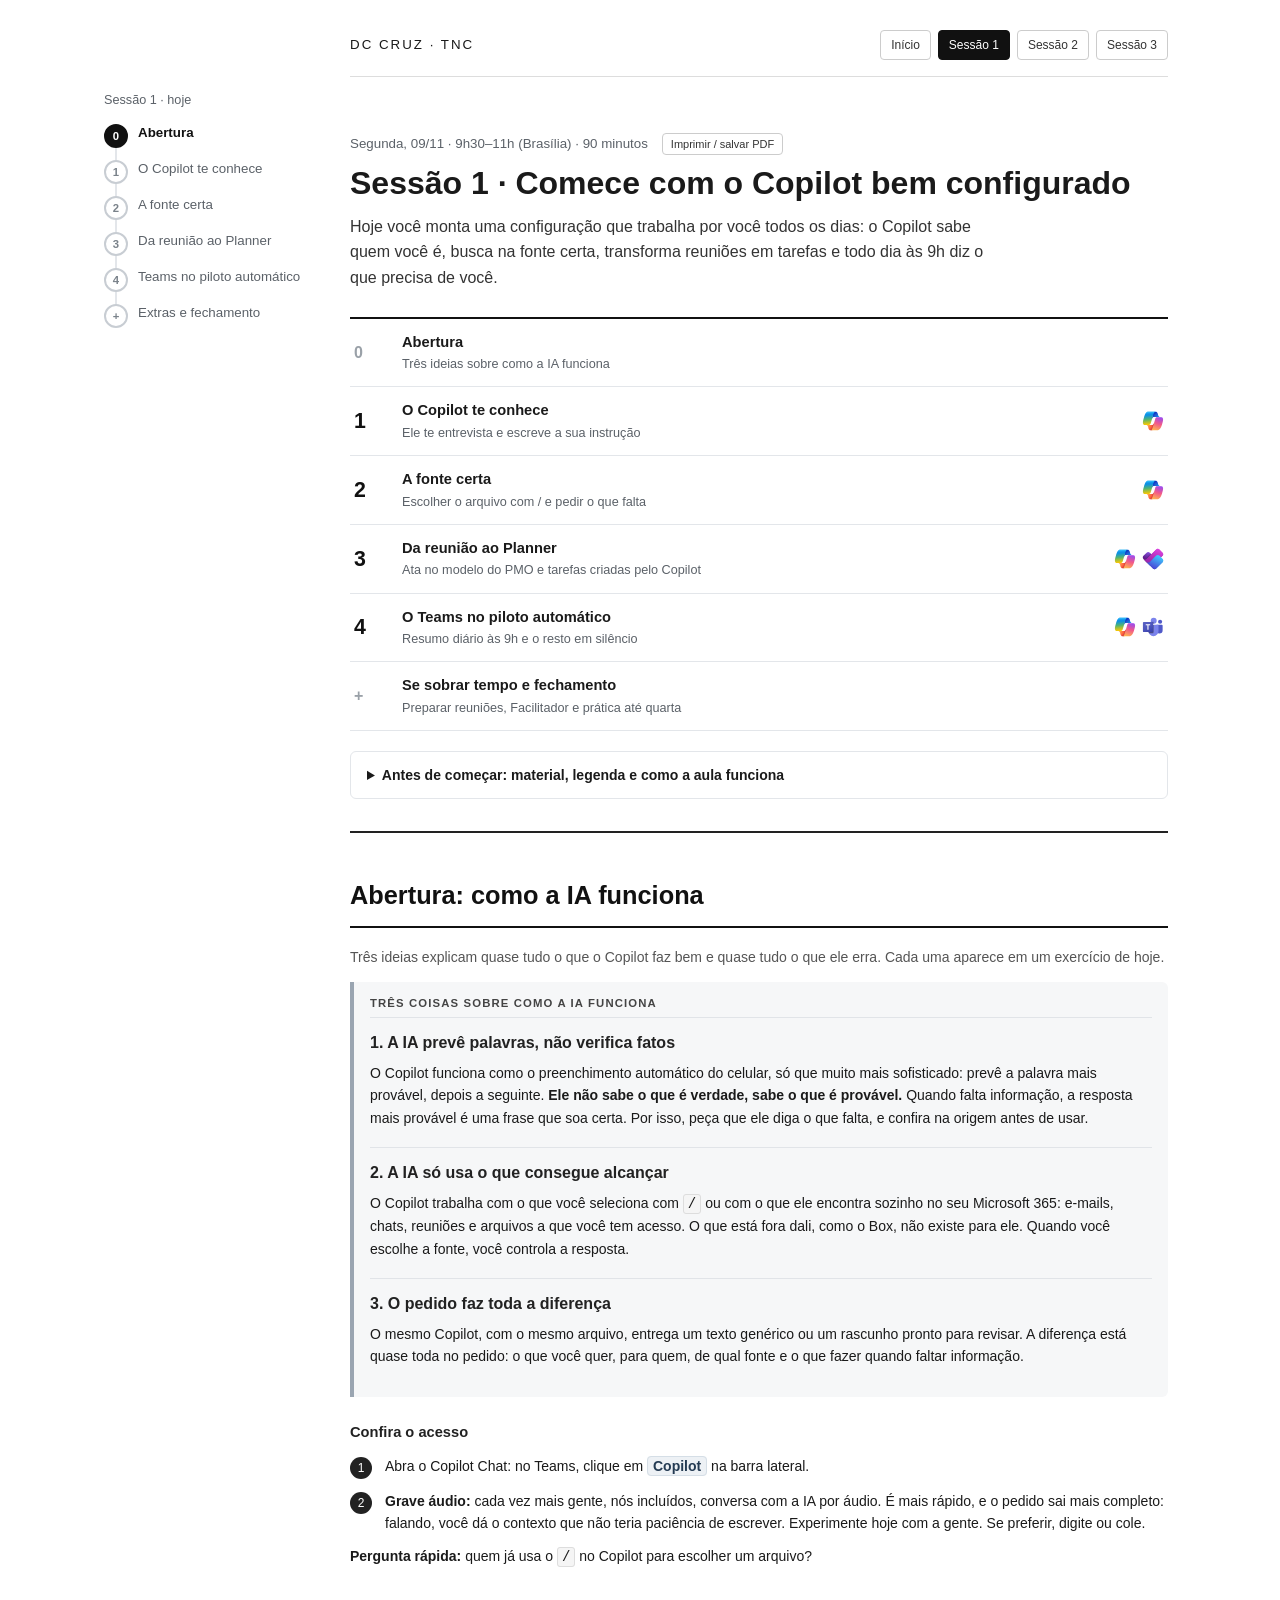
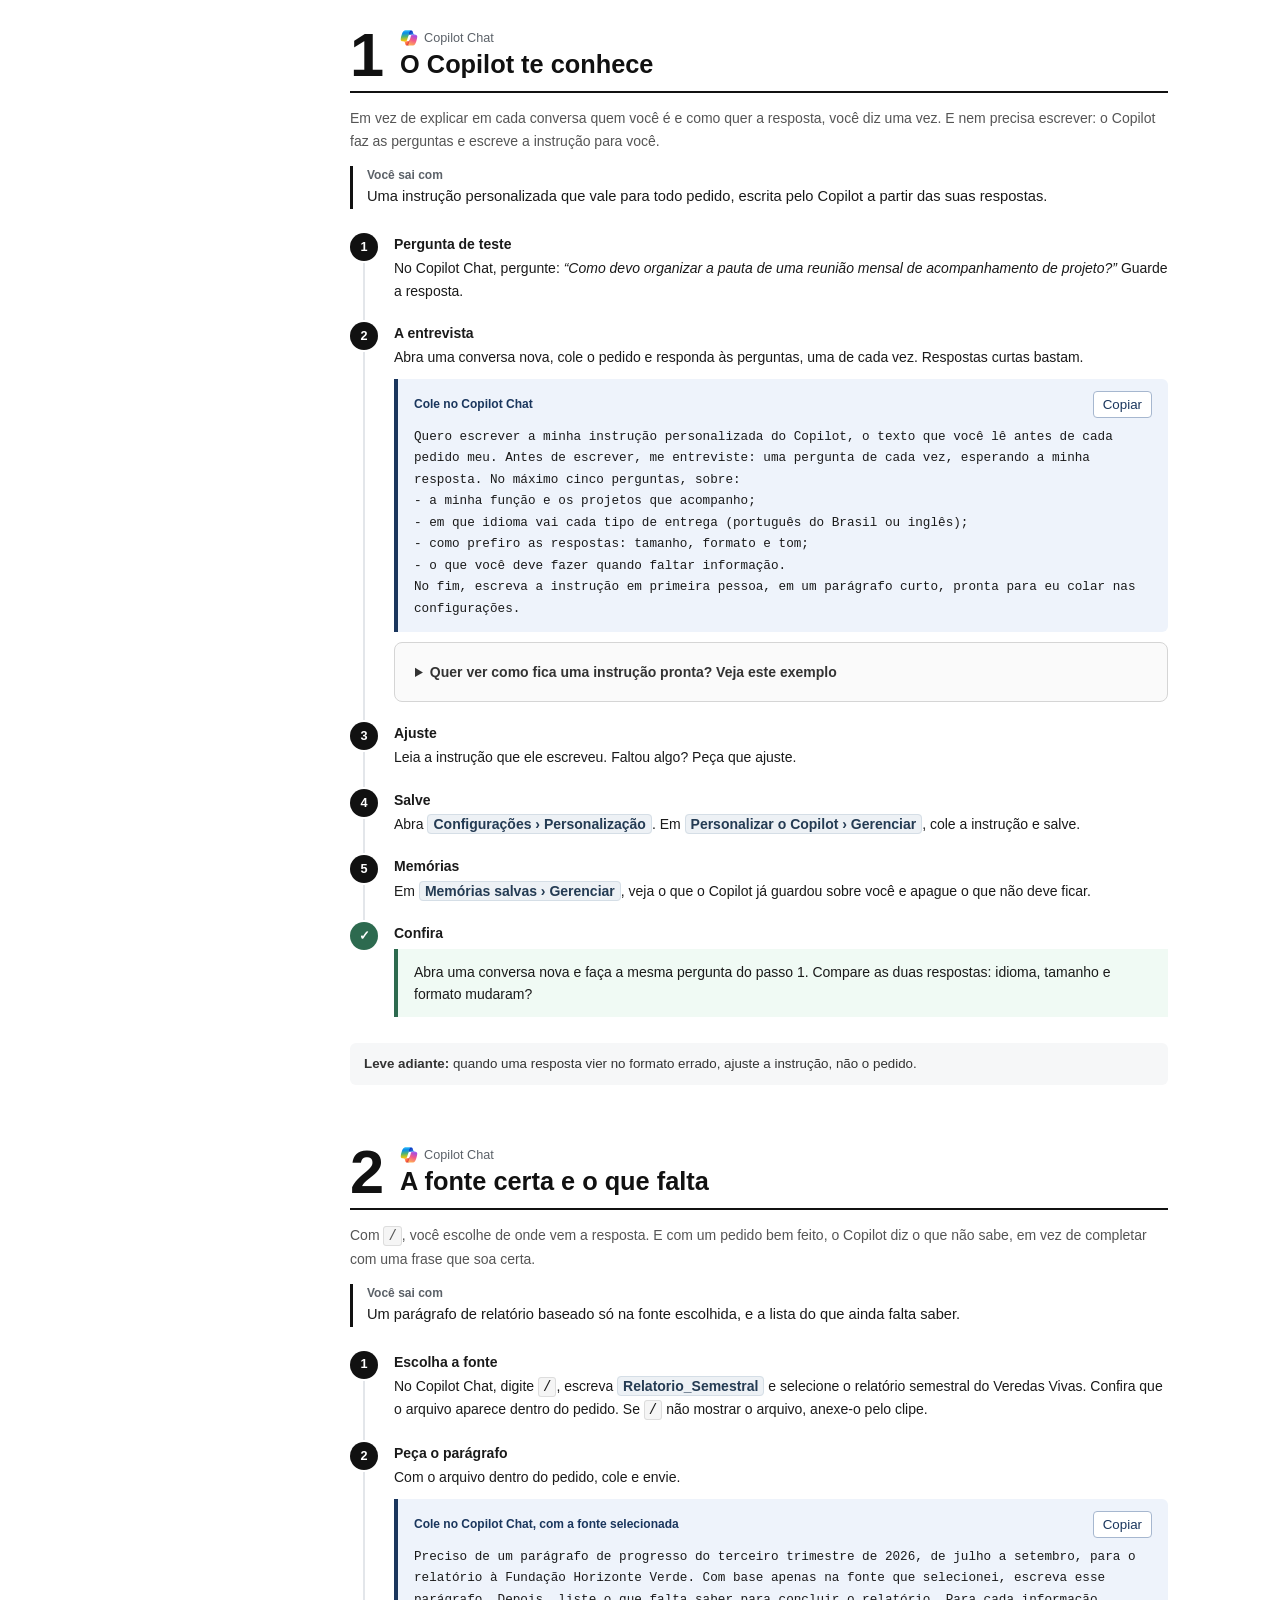
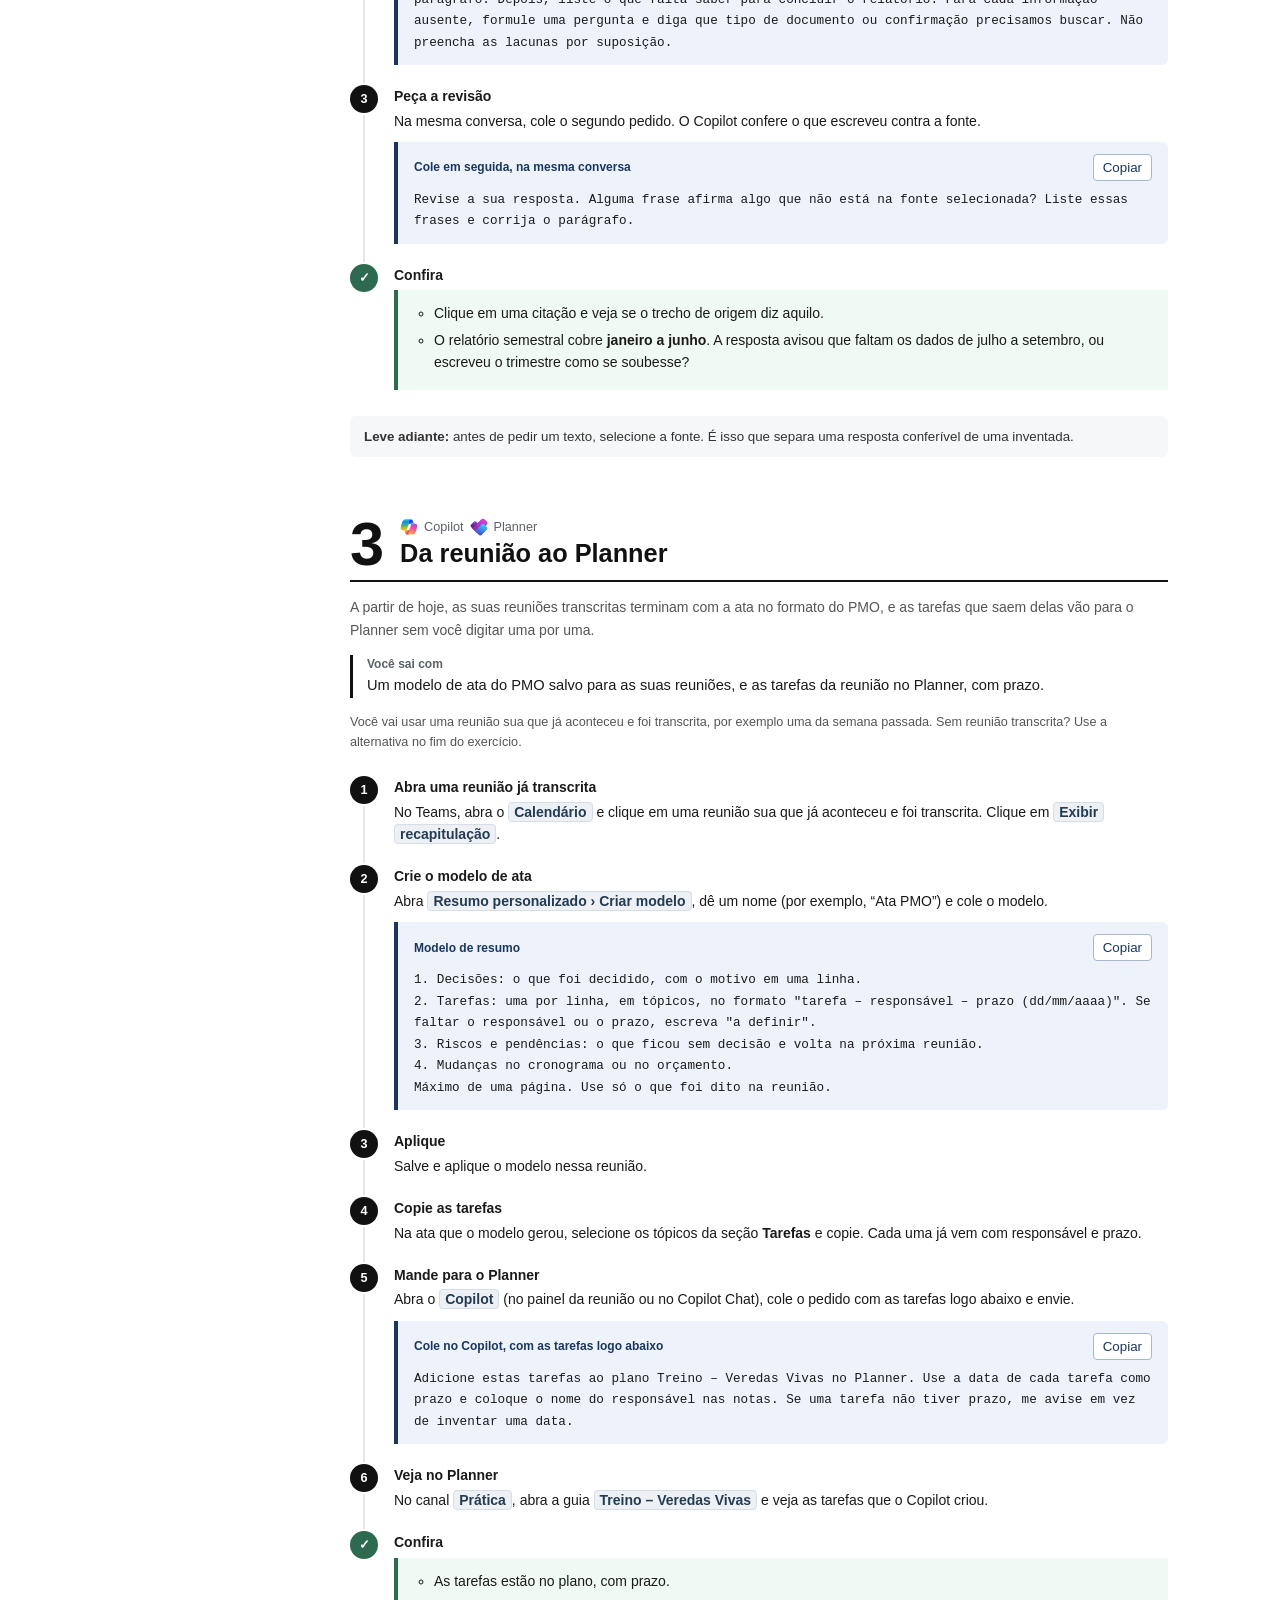
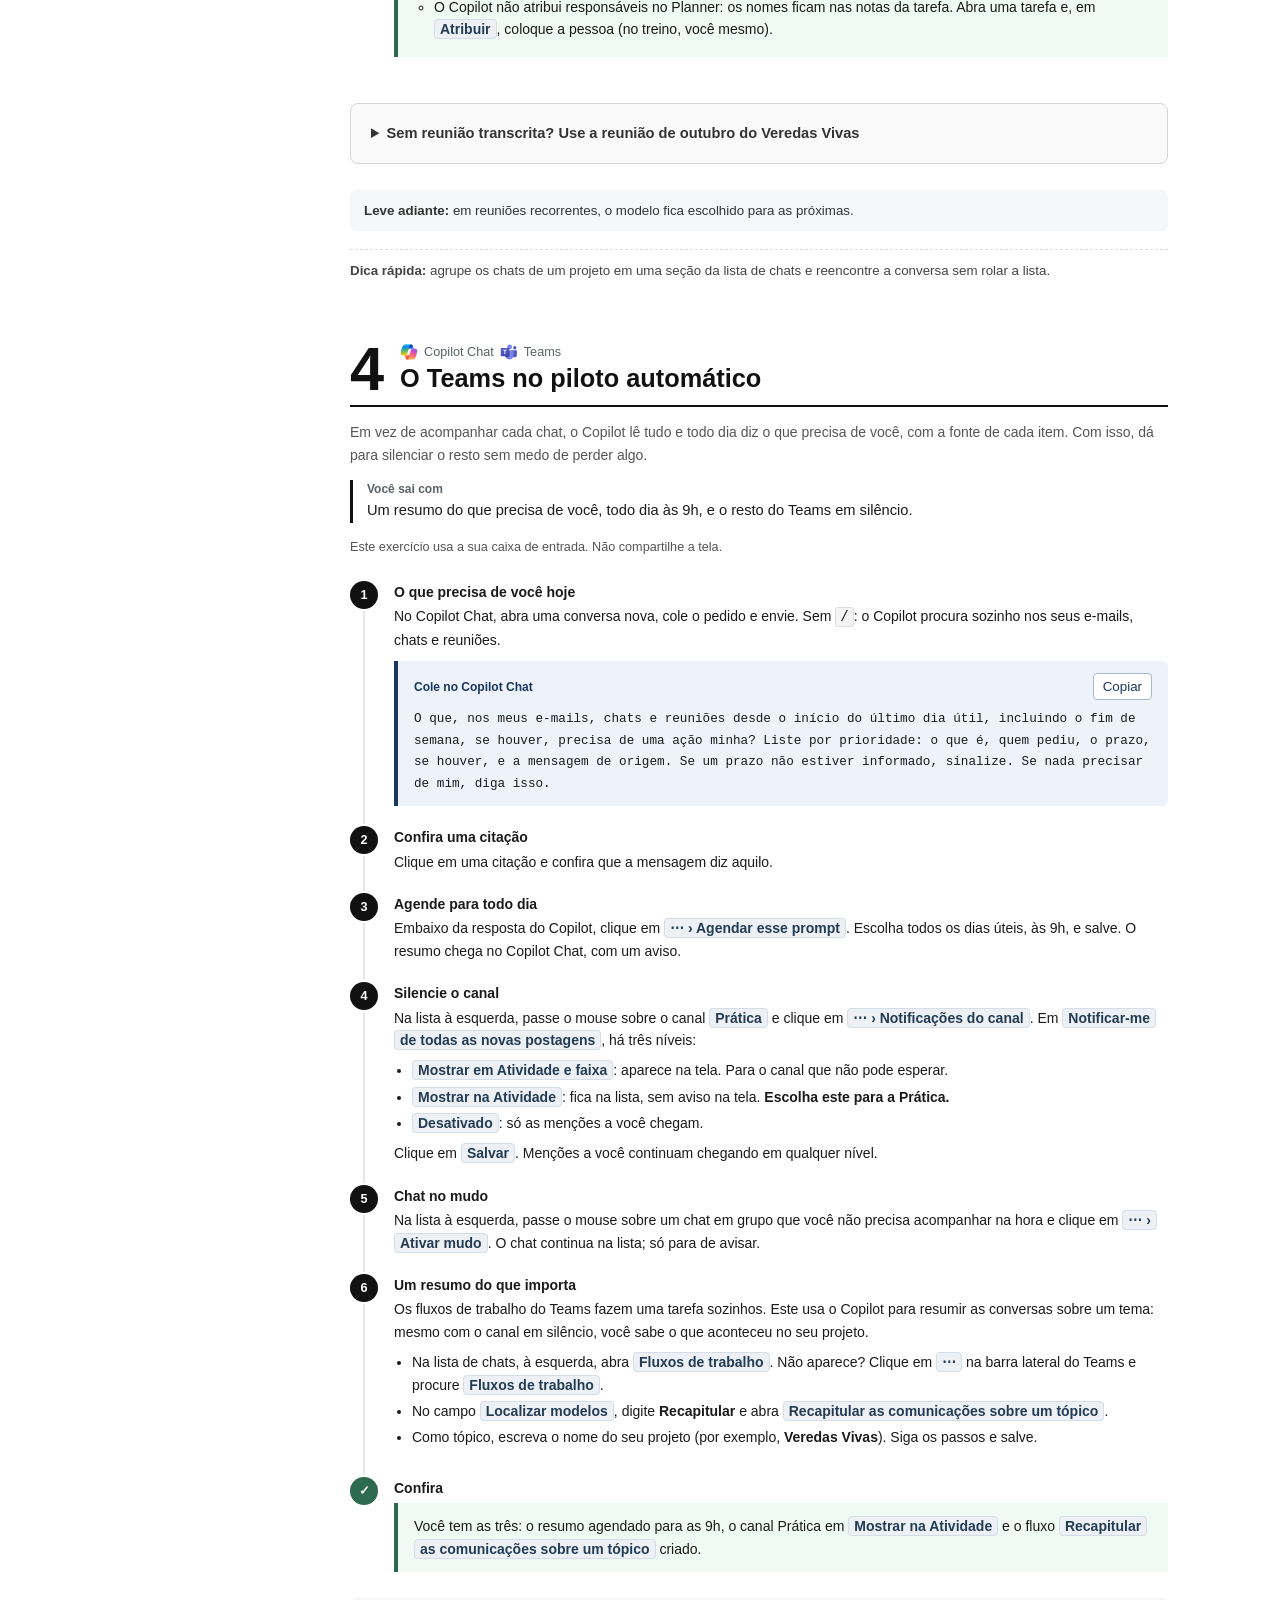
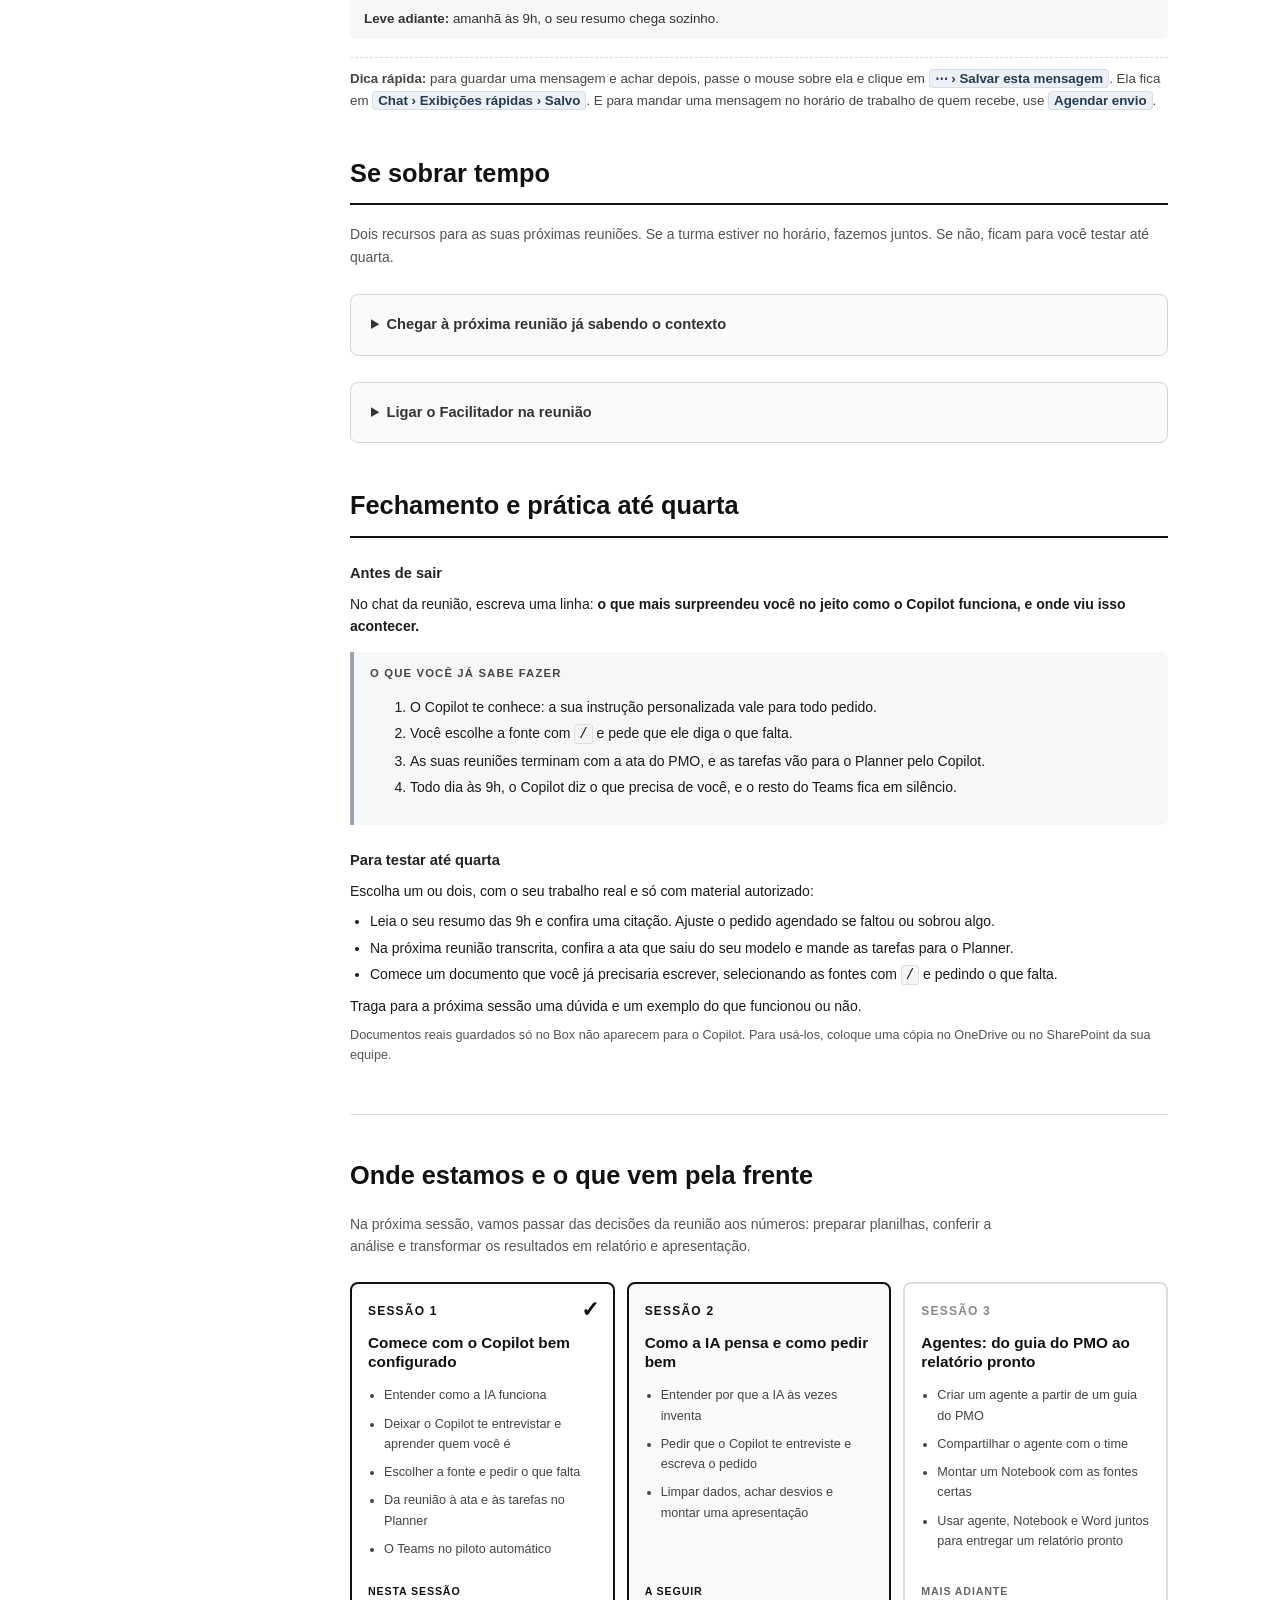
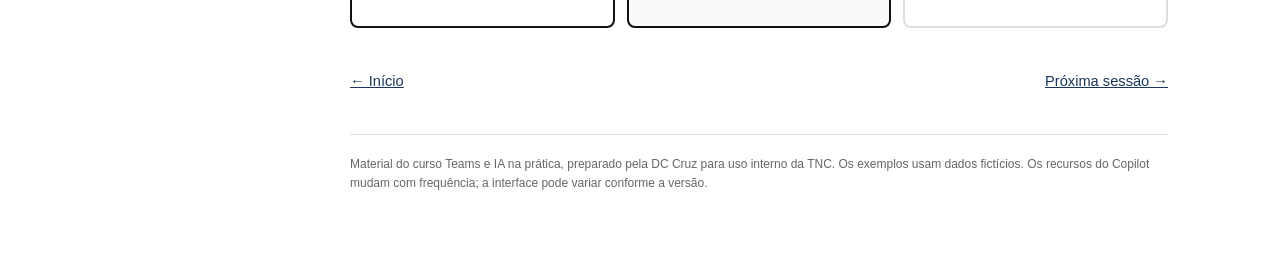
==== sessao-1.html @ 7177d7ce "Session 1: briefing covers everything since the last business day, weekends included Co-Authored-By:" ====
<!DOCTYPE html>

<html lang="pt-BR"><head><meta charset="utf-8"/><meta content="width=device-width,initial-scale=1,viewport-fit=cover" name="viewport"/><meta content="noindex,nofollow" name="robots"/><link href="style.css?v=20261108" rel="stylesheet"/><script defer="" src="app.js?v=20261108"></script><title>Teams e IA na Prática · TNC · Sessão 1</title></head><body class="rail-page"><a class="skip" href="#conteudo">Ir para o conteúdo</a>
<nav aria-label="Exercícios desta sessão" class="session-rail" id="session-rail"><p class="lbl">Sessão 1 · hoje</p><ol><li><a data-s="abertura" href="#abertura"><span class="dot">0</span><span>Abertura</span></a></li><li><a data-s="preferencias" href="#preferencias"><span class="dot">1</span><span>O Copilot te conhece</span></a></li><li><a data-s="fontes" href="#fontes"><span class="dot">2</span><span>A fonte certa</span></a></li><li><a data-s="reuniao" href="#reuniao"><span class="dot">3</span><span>Da reunião ao Planner</span></a></li><li><a data-s="piloto" href="#piloto"><span class="dot">4</span><span>Teams no piloto automático</span></a></li><li><a data-s="extra" href="#extra"><span class="dot">+</span><span>Extras e fechamento</span></a></li></ol></nav>
<div class="wrap">
<div class="top">
<div class="mark">DC CRUZ · TNC</div>
<nav aria-label="Sessões" class="sessions"><a href="index.html">Início</a><a aria-current="page" href="sessao-1.html">Sessão 1</a><a href="sessao-2.html">Sessão 2</a><a href="sessao-3.html">Sessão 3</a></nav>
</div>
<header id="conteudo">
<p class="meta-line">Segunda, 09/11 · 9h30–11h (Brasília) · 90 minutos <button class="print" type="button">Imprimir / salvar PDF</button></p>
<h1 class="page-title">Sessão 1 · Comece com o Copilot bem configurado</h1>
<p class="page-lede">Hoje você monta uma configuração que trabalha por você todos os dias: o Copilot sabe quem você é, busca na fonte certa, transforma reuniões em tarefas e todo dia às 9h diz o que precisa de você.</p>
<nav aria-label="Nesta sessão"><ol class="session-map" id="session-map">
<li><a href="#abertura"><span class="n soft">0</span><span class="t">Abertura<span class="s">Três ideias sobre como a IA funciona</span></span><span class="apps"></span></a></li>
<li><a href="#preferencias"><span class="n">1</span><span class="t">O Copilot te conhece<span class="s">Ele te entrevista e escreve a sua instrução</span></span><span class="apps"><img alt="Copilot" src="icons/copilot.svg"/></span></a></li>
<li><a href="#fontes"><span class="n">2</span><span class="t">A fonte certa<span class="s">Escolher o arquivo com / e pedir o que falta</span></span><span class="apps"><img alt="Copilot" src="icons/copilot.svg"/></span></a></li>
<li><a href="#reuniao"><span class="n">3</span><span class="t">Da reunião ao Planner<span class="s">Ata no modelo do PMO e tarefas criadas pelo Copilot</span></span><span class="apps"><img alt="Copilot" src="icons/copilot.svg"/><img alt="Planner" src="icons/planner.svg"/></span></a></li>
<li><a href="#piloto"><span class="n">4</span><span class="t">O Teams no piloto automático<span class="s">Resumo diário às 9h e o resto em silêncio</span></span><span class="apps"><img alt="Copilot" src="icons/copilot.svg"/><img alt="Teams" src="icons/teams.svg"/></span></a></li>
<li><a href="#extra"><span class="n soft">+</span><span class="t">Se sobrar tempo e fechamento<span class="s">Preparar reuniões, Facilitador e prática até quarta</span></span><span class="apps"></span></a></li>
</ol></nav>
<details class="before-start"><summary>Antes de começar: material, legenda e como a aula funciona</summary><div class="in">
<p>Os exemplos usam o Veredas Vivas, um projeto fictício do Instituto Cerrado Vivo criado para o treinamento. Os arquivos estão na pasta do canal <span class="path">Prática</span> da equipe <span class="path">Treinamento Teams e IA – PMO Cerrado</span>.</p>
<p>Os nomes <span class="path">destacados assim</span> são comandos que você encontra na tela. Podem variar um pouco conforme idioma, versão e licença. Se uma opção não aparecer, use a alternativa do exercício. Para achar um arquivo com <kbd>/</kbd>, basta digitar o começo do nome.</p>
<p><span class="legend-item legend-prompt">Cole no Copilot</span> pedidos prontos para copiar. <span class="legend-item legend-check">Confira</span> o que verificar antes de seguir.</p>
<p>Mostramos o passo rapidamente. Depois, todos fazem ao mesmo tempo. Se travar, é só avisar ou levantar a mão ✋.</p>
</div></details>
</header>
<section id="abertura">
<h2>Abertura: como a IA funciona</h2>
<p class="why">Três ideias explicam quase tudo o que o Copilot faz bem e quase tudo o que ele erra. Cada uma aparece em um exercício de hoje.</p>
<div class="callout"><div class="callout-label">Três coisas sobre como a IA funciona</div>
<div class="mental-model"><h3>1. A IA prevê palavras, não verifica fatos</h3><p>O Copilot funciona como o preenchimento automático do celular, só que muito mais sofisticado: prevê a palavra mais provável, depois a seguinte. <strong>Ele não sabe o que é verdade, sabe o que é provável.</strong> Quando falta informação, a resposta mais provável é uma frase que soa certa. Por isso, peça que ele diga o que falta, e confira na origem antes de usar.</p></div>
<div class="mental-model"><h3>2. A IA só usa o que consegue alcançar</h3><p>O Copilot trabalha com o que você seleciona com <kbd>/</kbd> ou com o que ele encontra sozinho no seu Microsoft 365: e-mails, chats, reuniões e arquivos a que você tem acesso. O que está fora dali, como o Box, não existe para ele. Quando você escolhe a fonte, você controla a resposta.</p></div>
<div class="mental-model"><h3>3. O pedido faz toda a diferença</h3><p>O mesmo Copilot, com o mesmo arquivo, entrega um texto genérico ou um rascunho pronto para revisar. A diferença está quase toda no pedido: o que você quer, para quem, de qual fonte e o que fazer quando faltar informação.</p></div>
</div>
<h3>Confira o acesso</h3>
<ol class="steps">
<li>Abra o Copilot Chat: no Teams, clique em <span class="path">Copilot</span> na barra lateral.</li>
<li><strong>Grave áudio:</strong> cada vez mais gente, nós incluídos, conversa com a IA por áudio. É mais rápido, e o pedido sai mais completo: falando, você dá o contexto que não teria paciência de escrever. Experimente hoje com a gente. Se preferir, digite ou cole.</li>
</ol>
<p><strong>Pergunta rápida:</strong> quem já usa o <kbd>/</kbd> no Copilot para escolher um arquivo?</p>
</section>

<section class="exercise" id="preferencias">
<div class="exhead"><span aria-hidden="true" class="big">1</span><span class="ex-apps"><img alt="" aria-hidden="true" src="icons/copilot.svg"/>Copilot Chat</span><h2><span class="sr-only">Exercício 1: </span>O Copilot te conhece</h2></div>
<p class="why">Em vez de explicar em cada conversa quem você é e como quer a resposta, você diz uma vez. E nem precisa escrever: o Copilot faz as perguntas e escreve a instrução para você.</p>
<p class="outcome"><strong>Você sai com</strong>Uma instrução personalizada que vale para todo pedido, escrita pelo Copilot a partir das suas respostas.</p>
<ol class="trail">
<li><span class="st">Pergunta de teste</span>No Copilot Chat, pergunte: <em>“Como devo organizar a pauta de uma reunião mensal de acompanhamento de projeto?”</em> Guarde a resposta.</li>
<li><span class="st">A entrevista</span>Abra uma conversa nova, cole o pedido e responda às perguntas, uma de cada vez. Respostas curtas bastam.
<div class="prompt">
<div class="prompt-head"><span>Cole no Copilot Chat</span><button class="copy" type="button">Copiar</button></div>
<pre>Quero escrever a minha instrução personalizada do Copilot, o texto que você lê antes de cada pedido meu. Antes de escrever, me entreviste: uma pergunta de cada vez, esperando a minha resposta. No máximo cinco perguntas, sobre:
- a minha função e os projetos que acompanho;
- em que idioma vai cada tipo de entrega (português do Brasil ou inglês);
- como prefiro as respostas: tamanho, formato e tom;
- o que você deve fazer quando faltar informação.
No fim, escreva a instrução em primeira pessoa, em um parágrafo curto, pronta para eu colar nas configurações.</pre>
</div>
<details class="optional-reference"><summary>Quer ver como fica uma instrução pronta? Veja este exemplo</summary>
<div class="prompt">
<div class="prompt-head"><span>Exemplo de instrução personalizada</span><button class="copy" type="button">Copiar</button></div>
<pre>Trabalho no PMO de um programa de conservação no Cerrado. Use o idioma solicitado para a entrega. Se não estiver claro, pergunte se deve usar português do Brasil ou inglês. Em português, use sempre o português do Brasil. Escreva de forma direta, em tópicos curtos. Em documentos, siga os modelos da equipe e diga de qual fonte veio cada informação. Se faltar informação, pergunte em vez de completar.</pre>
</div>
</details></li>
<li><span class="st">Ajuste</span>Leia a instrução que ele escreveu. Faltou algo? Peça que ajuste.</li>
<li><span class="st">Salve</span>Abra <span class="path">Configurações › Personalização</span>. Em <span class="path">Personalizar o Copilot › Gerenciar</span>, cole a instrução e salve.</li>
<li><span class="st">Memórias</span>Em <span class="path">Memórias salvas › Gerenciar</span>, veja o que o Copilot já guardou sobre você e apague o que não deve ficar.</li>
<li class="confira"><span class="st">Confira</span><div class="check"><p>Abra uma conversa nova e faça a mesma pergunta do passo 1. Compare as duas respostas: idioma, tamanho e formato mudaram?</p></div></li>
</ol>
<p class="keep"><strong>Leve adiante:</strong> quando uma resposta vier no formato errado, ajuste a instrução, não o pedido.</p>
</section>

<section class="exercise" id="fontes">
<div class="exhead"><span aria-hidden="true" class="big">2</span><span class="ex-apps"><img alt="" aria-hidden="true" src="icons/copilot.svg"/>Copilot Chat</span><h2><span class="sr-only">Exercício 2: </span>A fonte certa e o que falta</h2></div>
<p class="why">Com <kbd>/</kbd>, você escolhe de onde vem a resposta. E com um pedido bem feito, o Copilot diz o que não sabe, em vez de completar com uma frase que soa certa.</p>
<p class="outcome"><strong>Você sai com</strong>Um parágrafo de relatório baseado só na fonte escolhida, e a lista do que ainda falta saber.</p>
<ol class="trail">
<li><span class="st">Escolha a fonte</span>No Copilot Chat, digite <kbd>/</kbd>, escreva <span class="path">Relatorio_Semestral</span> e selecione o relatório semestral do Veredas Vivas. Confira que o arquivo aparece dentro do pedido. Se <kbd>/</kbd> não mostrar o arquivo, anexe-o pelo clipe.</li>
<li><span class="st">Peça o parágrafo</span>Com o arquivo dentro do pedido, cole e envie.
<div class="prompt"><div class="prompt-head"><span>Cole no Copilot Chat, com a fonte selecionada</span><button class="copy" type="button">Copiar</button></div><pre>Preciso de um parágrafo de progresso do terceiro trimestre de 2026, de julho a setembro, para o relatório à Fundação Horizonte Verde. Com base apenas na fonte que selecionei, escreva esse parágrafo. Depois, liste o que falta saber para concluir o relatório. Para cada informação ausente, formule uma pergunta e diga que tipo de documento ou confirmação precisamos buscar. Não preencha as lacunas por suposição.</pre></div></li>
<li><span class="st">Peça a revisão</span>Na mesma conversa, cole o segundo pedido. O Copilot confere o que escreveu contra a fonte.
<div class="prompt"><div class="prompt-head"><span>Cole em seguida, na mesma conversa</span><button class="copy" type="button">Copiar</button></div><pre>Revise a sua resposta. Alguma frase afirma algo que não está na fonte selecionada? Liste essas frases e corrija o parágrafo.</pre></div></li>
<li class="confira"><span class="st">Confira</span><div class="check"><ul><li>Clique em uma citação e veja se o trecho de origem diz aquilo.</li><li>O relatório semestral cobre <strong>janeiro a junho</strong>. A resposta avisou que faltam os dados de julho a setembro, ou escreveu o trimestre como se soubesse?</li></ul></div></li>
</ol>
<p class="keep"><strong>Leve adiante:</strong> antes de pedir um texto, selecione a fonte. É isso que separa uma resposta conferível de uma inventada.</p>
</section>

<section class="exercise" id="reuniao">
<div class="exhead"><span aria-hidden="true" class="big">3</span><span class="ex-apps"><img alt="" aria-hidden="true" src="icons/copilot.svg"/>Copilot <img alt="" aria-hidden="true" src="icons/planner.svg"/>Planner</span><h2><span class="sr-only">Exercício 3: </span>Da reunião ao Planner</h2></div>
<p class="why">A partir de hoje, as suas reuniões transcritas terminam com a ata no formato do PMO, e as tarefas que saem delas vão para o Planner sem você digitar uma por uma.</p>
<p class="outcome"><strong>Você sai com</strong>Um modelo de ata do PMO salvo para as suas reuniões, e as tarefas da reunião no Planner, com prazo.</p>
<p class="note">Você vai usar uma reunião sua que já aconteceu e foi transcrita, por exemplo uma da semana passada. Sem reunião transcrita? Use a alternativa no fim do exercício.</p>
<ol class="trail">
<li><span class="st">Abra uma reunião já transcrita</span>No Teams, abra o <span class="path">Calendário</span> e clique em uma reunião sua que já aconteceu e foi transcrita. Clique em <span class="path">Exibir recapitulação</span>.</li>
<li><span class="st">Crie o modelo de ata</span>Abra <span class="path">Resumo personalizado › Criar modelo</span>, dê um nome (por exemplo, “Ata PMO”) e cole o modelo.
<div class="prompt">
<div class="prompt-head"><span>Modelo de resumo</span><button class="copy" type="button">Copiar</button></div>
<pre>1. Decisões: o que foi decidido, com o motivo em uma linha.
2. Tarefas: uma por linha, em tópicos, no formato "tarefa – responsável – prazo (dd/mm/aaaa)". Se faltar o responsável ou o prazo, escreva "a definir".
3. Riscos e pendências: o que ficou sem decisão e volta na próxima reunião.
4. Mudanças no cronograma ou no orçamento.
Máximo de uma página. Use só o que foi dito na reunião.</pre>
</div></li>
<li><span class="st">Aplique</span>Salve e aplique o modelo nessa reunião.</li>
<li><span class="st">Copie as tarefas</span>Na ata que o modelo gerou, selecione os tópicos da seção <strong>Tarefas</strong> e copie. Cada uma já vem com responsável e prazo.</li>
<li><span class="st">Mande para o Planner</span>Abra o <span class="path">Copilot</span> (no painel da reunião ou no Copilot Chat), cole o pedido com as tarefas logo abaixo e envie.
<div class="prompt">
<div class="prompt-head"><span>Cole no Copilot, com as tarefas logo abaixo</span><button class="copy" type="button">Copiar</button></div>
<pre>Adicione estas tarefas ao plano Treino – Veredas Vivas no Planner. Use a data de cada tarefa como prazo e coloque o nome do responsável nas notas. Se uma tarefa não tiver prazo, me avise em vez de inventar uma data.</pre>
</div></li>
<li><span class="st">Veja no Planner</span>No canal <span class="path">Prática</span>, abra a guia <span class="path">Treino – Veredas Vivas</span> e veja as tarefas que o Copilot criou.</li>
<li class="confira"><span class="st">Confira</span><div class="check"><ul><li>As tarefas estão no plano, com prazo.</li><li>O Copilot não atribui responsáveis no Planner: os nomes ficam nas notas da tarefa. Abra uma tarefa e, em <span class="path">Atribuir</span>, coloque a pessoa (no treino, você mesmo).</li></ul></div></li>
</ol>
<details class="optional-reference"><summary>Sem reunião transcrita? Use a reunião de outubro do Veredas Vivas</summary>
<ol class="steps">
<li>No Copilot Chat, digite <kbd>/</kbd>, escreva <span class="path">Transcricao_Reuniao</span> e selecione a transcrição da reunião de outubro.</li>
<li>Cole o modelo de resumo acima, com esta frase no início: <em>“Com base apenas na transcrição selecionada, organize a reunião neste formato:”</em>. Envie.</li>
<li>Na mesma conversa, peça: <em>“Adicione as tarefas ao plano Treino – Veredas Vivas no Planner, com o prazo de cada uma e o responsável nas notas.”</em> Depois, siga o “Confira” acima.</li>
</ol>
</details>
<p class="keep"><strong>Leve adiante:</strong> em reuniões recorrentes, o modelo fica escolhido para as próximas.</p>
<p class="tip-line"><strong>Dica rápida:</strong> agrupe os chats de um projeto em uma seção da lista de chats e reencontre a conversa sem rolar a lista.</p>
</section>

<section class="exercise" id="piloto">
<div class="exhead"><span aria-hidden="true" class="big">4</span><span class="ex-apps"><img alt="" aria-hidden="true" src="icons/copilot.svg"/>Copilot Chat <img alt="" aria-hidden="true" src="icons/teams.svg"/>Teams</span><h2><span class="sr-only">Exercício 4: </span>O Teams no piloto automático</h2></div>
<p class="why">Em vez de acompanhar cada chat, o Copilot lê tudo e todo dia diz o que precisa de você, com a fonte de cada item. Com isso, dá para silenciar o resto sem medo de perder algo.</p>
<p class="outcome"><strong>Você sai com</strong>Um resumo do que precisa de você, todo dia às 9h, e o resto do Teams em silêncio.</p>
<p class="note">Este exercício usa a sua caixa de entrada. Não compartilhe a tela.</p>
<ol class="trail">
<li><span class="st">O que precisa de você hoje</span>No Copilot Chat, abra uma conversa nova, cole o pedido e envie. Sem <kbd>/</kbd>: o Copilot procura sozinho nos seus e-mails, chats e reuniões.
<div class="prompt">
<div class="prompt-head"><span>Cole no Copilot Chat</span><button class="copy" type="button">Copiar</button></div>
<pre>O que, nos meus e-mails, chats e reuniões desde o início do último dia útil, incluindo o fim de semana, se houver, precisa de uma ação minha? Liste por prioridade: o que é, quem pediu, o prazo, se houver, e a mensagem de origem. Se um prazo não estiver informado, sinalize. Se nada precisar de mim, diga isso.</pre>
</div></li>
<li><span class="st">Confira uma citação</span>Clique em uma citação e confira que a mensagem diz aquilo.</li>
<li><span class="st">Agende para todo dia</span>Embaixo da resposta do Copilot, clique em <span class="path">⋯ › Agendar esse prompt</span>. Escolha todos os dias úteis, às 9h, e salve. O resumo chega no Copilot Chat, com um aviso.</li>
<li><span class="st">Silencie o canal</span>Na lista à esquerda, passe o mouse sobre o canal <span class="path">Prática</span> e clique em <span class="path">⋯ › Notificações do canal</span>. Em <span class="path">Notificar-me de todas as novas postagens</span>, há três níveis:<ul class="levels"><li><span class="path">Mostrar em Atividade e faixa</span>: aparece na tela. Para o canal que não pode esperar.</li><li><span class="path">Mostrar na Atividade</span>: fica na lista, sem aviso na tela. <strong>Escolha este para a Prática.</strong></li><li><span class="path">Desativado</span>: só as menções a você chegam.</li></ul>Clique em <span class="path">Salvar</span>. Menções a você continuam chegando em qualquer nível.</li>
<li><span class="st">Chat no mudo</span>Na lista à esquerda, passe o mouse sobre um chat em grupo que você não precisa acompanhar na hora e clique em <span class="path">⋯ › Ativar mudo</span>. O chat continua na lista; só para de avisar.</li>
<li><span class="st">Um resumo do que importa</span>Os fluxos de trabalho do Teams fazem uma tarefa sozinhos. Este usa o Copilot para resumir as conversas sobre um tema: mesmo com o canal em silêncio, você sabe o que aconteceu no seu projeto.
<ul class="levels"><li>Na lista de chats, à esquerda, abra <span class="path">Fluxos de trabalho</span>. Não aparece? Clique em <span class="path">⋯</span> na barra lateral do Teams e procure <span class="path">Fluxos de trabalho</span>.</li><li>No campo <span class="path">Localizar modelos</span>, digite <strong>Recapitular</strong> e abra <span class="path">Recapitular as comunicações sobre um tópico</span>.</li><li>Como tópico, escreva o nome do seu projeto (por exemplo, <strong>Veredas Vivas</strong>). Siga os passos e salve.</li></ul></li>
<li class="confira"><span class="st">Confira</span><div class="check"><p>Você tem as três: o resumo agendado para as 9h, o canal Prática em <span class="path">Mostrar na Atividade</span> e o fluxo <span class="path">Recapitular as comunicações sobre um tópico</span> criado.</p></div></li>
</ol>
<p class="keep"><strong>Leve adiante:</strong> amanhã às 9h, o seu resumo chega sozinho.</p>
<p class="tip-line"><strong>Dica rápida:</strong> para guardar uma mensagem e achar depois, passe o mouse sobre ela e clique em <span class="path">⋯ › Salvar esta mensagem</span>. Ela fica em <span class="path">Chat › Exibições rápidas › Salvo</span>. E para mandar uma mensagem no horário de trabalho de quem recebe, use <span class="path">Agendar envio</span>.</p>
</section>
<section id="extra">
<h2>Se sobrar tempo</h2>
<p class="why">Dois recursos para as suas próximas reuniões. Se a turma estiver no horário, fazemos juntos. Se não, ficam para você testar até quarta.</p>
<details class="optional-reference"><summary>Chegar à próxima reunião já sabendo o contexto</summary>
<p>Antes de uma reunião, o Copilot junta os e-mails, arquivos e conversas anteriores com as mesmas pessoas e entrega um resumo.</p>
<ol class="steps"><li>No calendário do Outlook ou do Teams, abra a sua próxima reunião.</li><li>Clique em <span class="path">Preparar</span> ou no ícone do <span class="path">Copilot</span> do convite.</li><li>Leia o resumo e abra uma citação para conferir.</li></ol>
</details>
<details class="optional-reference"><summary>Ligar o Facilitador na reunião</summary>
<p>O Facilitador toma notas ao vivo e ajuda a reunião a seguir a pauta.</p>
<ol class="steps">
<li>A reunião precisa ser agendada. O Facilitador não funciona em “Reunir agora”, em chamadas nem em reuniões de canal.</li>
<li>Ao entrar: <span class="path">Mais ações › Gravar e transcrever › Iniciar transcrição</span>, com o idioma falado correto: Português (Brasil) ou Inglês, conforme a reunião.</li>
<li>Ainda em <span class="path">Mais ações</span>, ative o Facilitador. Quem organiza ou apresenta pode ligar.</li>
<li>No chat da reunião, passe a pauta com o pedido abaixo. As notas ficam, ao final, em <span class="path">Recapitulação › Anotações</span>.</li>
</ol>
<div class="prompt">
<div class="prompt-head"><span>Cole no chat da reunião</span><button class="copy" type="button">Copiar</button></div>
<pre>@Facilitator a pauta é: abertura (5 min), execução do trimestre (20 min), cercamento (10 min), relatório para o financiador (10 min). Avise quando faltarem 5 minutos de cada item.</pre>
</div>
</details>
</section>
<section id="depois">
<h2>Fechamento e prática até quarta</h2>
<h3>Antes de sair</h3>
<p>No chat da reunião, escreva uma linha: <strong>o que mais surpreendeu você no jeito como o Copilot funciona, e onde viu isso acontecer.</strong></p>
<div class="callout"><div class="callout-label">O que você já sabe fazer</div><ol><li>O Copilot te conhece: a sua instrução personalizada vale para todo pedido.</li><li>Você escolhe a fonte com <kbd>/</kbd> e pede que ele diga o que falta.</li><li>As suas reuniões terminam com a ata do PMO, e as tarefas vão para o Planner pelo Copilot.</li><li>Todo dia às 9h, o Copilot diz o que precisa de você, e o resto do Teams fica em silêncio.</li></ol></div>
<h3>Para testar até quarta</h3>
<p>Escolha um ou dois, com o seu trabalho real e só com material autorizado:</p>
<ul>
<li>Leia o seu resumo das 9h e confira uma citação. Ajuste o pedido agendado se faltou ou sobrou algo.</li>
<li>Na próxima reunião transcrita, confira a ata que saiu do seu modelo e mande as tarefas para o Planner.</li>
<li>Comece um documento que você já precisaria escrever, selecionando as fontes com <kbd>/</kbd> e pedindo o que falta.</li>
</ul>
<p>Traga para a próxima sessão uma dúvida e um exemplo do que funcionou ou não.</p>
<p class="note">Documentos reais guardados só no Box não aparecem para o Copilot. Para usá-los, coloque uma cópia no OneDrive ou no SharePoint da sua equipe.</p>
</section>
<section aria-labelledby="recap-title" class="session-recap"><h2 id="recap-title">Onde estamos e o que vem pela frente</h2><p class="recap-intro">Na próxima sessão, vamos passar das decisões da reunião aos números: preparar planilhas, conferir a análise e transformar os resultados em relatório e apresentação.</p><div class="roadmap"><article class="roadmap-card completed"><span aria-hidden="true" class="roadmap-check">✓</span><div class="session-label">Sessão 1</div><h3 class="session-title-small"><a href="sessao-1.html">Comece com o Copilot bem configurado</a></h3><ul><li>Entender como a IA funciona</li><li>Deixar o Copilot te entrevistar e aprender quem você é</li><li>Escolher a fonte e pedir o que falta</li><li>Da reunião à ata e às tarefas no Planner</li><li>O Teams no piloto automático</li></ul><p class="status-tag">Nesta sessão</p></article><article class="roadmap-card current"><div class="session-label">Sessão 2</div><h3 class="session-title-small"><a href="sessao-2.html">Como a IA pensa e como pedir bem</a></h3><ul><li>Entender por que a IA às vezes inventa</li><li>Pedir que o Copilot te entreviste e escreva o pedido</li><li>Limpar dados, achar desvios e montar uma apresentação</li></ul><p class="status-tag">A seguir</p></article><article class="roadmap-card upcoming"><div class="session-label">Sessão 3</div><h3 class="session-title-small"><a href="sessao-3.html">Agentes: do guia do PMO ao relatório pronto</a></h3><ul><li>Criar um agente a partir de um guia do PMO</li><li>Compartilhar o agente com o time</li><li>Montar um Notebook com as fontes certas</li><li>Usar agente, Notebook e Word juntos para entregar um relatório pronto</li></ul><p class="status-tag">Mais adiante</p></article></div></section><nav aria-label="Continuar" class="bottom-nav"><a href="index.html">← Início</a><a href="sessao-2.html">Próxima sessão →</a></nav><footer>Material do curso Teams e IA na prática, preparado pela DC Cruz para uso interno da TNC. Os exemplos usam dados fictícios. Os recursos do Copilot mudam com frequência; a interface pode variar conforme a versão.</footer>
</div>
<span aria-live="polite" class="sr-only" role="status"></span></body></html>
---- style.css ----
body {
    font-family: Arial, sans-serif;
    font-size: 11pt;
    line-height: 1.6;
    max-width: 750px;
    margin: 40px auto;
    color: #1a1a1a;
  }
  .cover {
    text-align: center;
    padding: 60px 0 80px;
    border-bottom: 2px solid #222;
    margin-bottom: 48px;
  }
  .cover-label { font-size: 10pt; letter-spacing: 0.12em; text-transform: uppercase; color: #666; margin-bottom: 24px; }
  .cover-title { font-size: 28pt; font-weight: 700; line-height: 1.2; margin-bottom: 12px; color: #111; }
  .cover-sub { font-size: 14pt; color: #444; margin-bottom: 32px; }
  .cover-meta { font-size: 10pt; color: #888; }
  .session-divider { margin: 56px 0 32px; padding-bottom: 10px; border-bottom: 2px solid #111; }
  .session-num { font-size: 9pt; font-weight: 700; letter-spacing: 0.15em; text-transform: uppercase; color: #888; margin-bottom: 4px; }
  .session-title { font-size: 20pt; font-weight: 700; color: #111; margin-bottom: 4px; }
  .session-meta { font-size: 10pt; color: #666; }
  h2 { font-size: 13pt; font-weight: 700; margin: 36px 0 8px; color: #111; }
  h3 { font-size: 11pt; font-weight: 700; margin: 24px 0 6px; color: #222; }
  .callout { border-left: 4px solid #555; background: #f5f5f5; padding: 12px 16px; margin: 14px 0; border-radius: 0 6px 6px 0; font-size: 10.5pt; position: relative; }
  .callout.goal { border-left-color: #2d6a4f; background: #f0faf4; }
  .callout.time { border-left-color: #888; background: #f7f7f7; }
  .callout.prompt { border-left-color: #1a365d; background: #eef3fb; font-family: 'Courier New', monospace; font-size: 9.5pt; white-space: pre-wrap; line-height: 1.7; padding-right: 44px; }
  .callout.warning { border-left-color: #b45309; background: #fffbeb; }
  .callout.tip { border-left-color: #5b21b6; background: #f5f3ff; }
  .callout.pratica { border-left-color: #B8860B; background: #fdf8e7; }
  .callout-label { font-size: 8.5pt; font-weight: 700; letter-spacing: 0.1em; text-transform: uppercase; margin-bottom: 5px; }
  .goal .callout-label { color: #2d6a4f; }
  .time .callout-label { color: #555; }
  .prompt .callout-label { color: #1a365d; }
  .warning .callout-label { color: #b45309; }
  .tip .callout-label { color: #5b21b6; }
  .pratica .callout-label { color: #8B6914; }
  .copy-btn { position: absolute; top: 8px; right: 8px; background: transparent; border: 1px solid #c5cfe0; border-radius: 4px; padding: 4px 6px; cursor: pointer; color: #1a365d; display: flex; align-items: center; justify-content: center; transition: background 0.15s, border-color 0.15s; font-family: Arial, sans-serif; }
  .copy-btn:hover { background: #dbe4f3; border-color: #1a365d; }
  .copy-btn svg { display: block; }
  .copy-btn.copied { background: #1a365d; border-color: #1a365d; color: #fff; }
  .copy-btn .copied-label { font-size: 9pt; font-weight: 600; margin-left: 4px; display: none; }
  .copy-btn.copied .copied-label { display: inline; }
  @media print { .copy-btn { display: none; } }
  .steps { margin: 10px 0; padding-left: 0; list-style: none; }
  .steps li { display: flex; gap: 12px; margin-bottom: 10px; align-items: flex-start; font-size: 10.5pt; }
  .step-n { min-width: 22px; height: 22px; border-radius: 50%; background: #222; color: #fff; font-size: 9pt; font-weight: 700; display: flex; align-items: center; justify-content: center; flex-shrink: 0; margin-top: 1px; }
  .levels { display: flex; gap: 8px; margin-top: 10px; flex-wrap: wrap; }
  .badge { font-size: 9pt; font-weight: 700; padding: 3px 10px; border-radius: 20px; }
  .badge.basic { background: #d1fae5; color: #065f46; }
  .badge.plus { background: #ede9fe; color: #4c1d95; }
  table { width: 100%; border-collapse: collapse; margin: 16px 0; font-size: 10pt; }
  th { background: #111; color: #fff; padding: 8px 12px; text-align: left; font-size: 9.5pt; font-weight: 700; }
  td { padding: 8px 12px; border-bottom: 1px solid #e5e5e5; vertical-align: top; }
  tr:nth-child(even) td { background: #fafafa; }
  hr { border: none; border-top: 1px solid #ddd; margin: 32px 0; }
  a:link, a:visited { color: #1a365d; }
  a:hover { color: #0f1f3a; }
  .session-outline { font-size: 10pt; color: #555; margin: 8px 0 20px; padding-left: 0; list-style: none; }
  .session-outline li { padding: 4px 0; border-bottom: 1px solid #eee; }
  .session-outline li::before { content: "→ "; color: #aaa; }
  p { margin: 8px 0; font-size: 10.5pt; }
  ul { padding-left: 20px; margin: 8px 0; }
  li { margin-bottom: 4px; font-size: 10.5pt; }
  .page-break { page-break-after: always; }
  .setup-box { border: 1.5px solid #111; border-radius: 8px; padding: 16px 20px; margin: 16px 0; background: #fafafa; }
  .setup-box h3 { margin-top: 0; }
  .tool-note { font-size: 9.5pt; color: #555; font-style: italic; margin: 6px 0 14px; }
  .skill-download { font-size: 9.5pt; font-weight: 400; margin-left: 10px; color: #555; text-decoration: none; border-bottom: 1px dotted #999; }
  .skill-download:hover { color: #111; border-bottom-color: #111; }
  .outcomes { background: #fafafa; border-left: 4px solid #111; padding: 16px 20px; margin: 20px 0 28px; border-radius: 0 6px 6px 0; }
  .outcomes h3 { margin-top: 0; margin-bottom: 10px; font-size: 11pt; }
  .outcomes ul { margin: 6px 0 0; padding-left: 20px; }
  .outcomes li { margin-bottom: 6px; font-size: 10.5pt; }
  .roadmap { display: grid; grid-template-columns: 1fr 1fr 1fr; gap: 12px; margin: 20px 0 28px; }
  .roadmap-card { border: 1.5px solid #ddd; border-radius: 8px; padding: 14px 16px; background: #fff; position: relative; }
  .roadmap-card.completed { border-color: #2d6a4f; background: #f0faf4; }
  .roadmap-card.current { border-color: #111; background: #fafafa; }
  .roadmap-card .session-label { font-size: 9pt; font-weight: 700; letter-spacing: 0.1em; text-transform: uppercase; color: #888; margin-bottom: 4px; }
  .roadmap-card.completed .session-label { color: #2d6a4f; }
  .roadmap-card.current .session-label { color: #111; }
  .roadmap-card .session-title-small { font-size: 11.5pt; font-weight: 700; color: #111; margin-bottom: 8px; line-height: 1.25; }
  .roadmap-card ul { margin: 0; padding-left: 16px; }
  .roadmap-card li { font-size: 9.5pt; margin-bottom: 3px; color: #444; }
  .roadmap-card .status-tag { font-size: 9pt; font-weight: 700; letter-spacing: 0.08em; text-transform: uppercase; margin-top: 8px; }
  .roadmap-card.completed .status-tag { color: #2d6a4f; }
  .roadmap-card.current .status-tag { color: #b45309; }
  .roadmap-card .check { position: absolute; top: 12px; right: 14px; color: #2d6a4f; font-size: 16pt; font-weight: 700; line-height: 1; }

*{box-sizing:border-box}html{scroll-behavior:smooth}body{padding:0 24px;margin:30px auto 70px;background:#fff}.wrap{width:100%}.top{display:flex;justify-content:space-between;align-items:center;gap:14px;flex-wrap:wrap;padding-bottom:16px;border-bottom:1px solid #ddd}.mark{font-size:10pt;letter-spacing:2px}.sessions{display:flex;gap:7px;flex-wrap:wrap}.sessions a,.print{font:12px Arial,sans-serif;padding:7px 10px;border:1px solid #ccc;border-radius:4px;text-decoration:none;background:white;color:#333}.sessions a[aria-current]{background:#111;color:white;border-color:#111}header{padding:56px 0 32px;border-bottom:2px solid #222;margin-bottom:36px}.eyebrow{display:block;text-align:center;color:#777;font-size:10pt;letter-spacing:1px}h1{text-align:center;font-size:28pt;line-height:1.2;margin:20px 0}.lede{text-align:center;font-size:12pt;color:#555;max-width:650px;margin:0 auto 26px}.toc{margin:24px 0 0;display:flex;flex-direction:column}.toc a{padding:5px 0;border-bottom:1px solid #eee;text-decoration:none;font-size:10pt}.toc span{display:inline-block;min-width:65px;color:#777}section{scroll-margin-top:20px;margin:42px 0}section>h2{font-size:19pt;border-bottom:2px solid #111;padding-bottom:10px;margin-bottom:18px}.why{color:#555}.prompt{border-left:4px solid #1a365d;background:#eef3fb;padding:12px 16px;margin:18px 0;border-radius:0 6px 6px 0}.prompt-head{display:flex;justify-content:space-between;gap:16px;align-items:center;margin-bottom:8px}.prompt-head span{font:700 9pt Arial,sans-serif;color:#1a365d}.prompt pre{font:9.5pt/1.7 'Courier New',monospace;white-space:pre-wrap;overflow-wrap:anywhere;margin:0}.copy{border:1px solid #a6b7cf;background:white;border-radius:4px;cursor:pointer;color:#1a365d;padding:5px 9px;flex-shrink:0}.copy:hover{background:#dbe4f3}.copy.copied{background:#1a365d;color:white}.check{background:#f0faf4;border-left:4px solid #2d6a4f;padding:12px 16px;margin:16px 0}.check h3{margin:0 0 8px}.note{font-size:9.5pt;color:#555}.table-wrap{overflow-x:auto}ol.steps{counter-reset:step;padding:0}ol.steps li{display:block;position:relative;padding-left:35px;min-height:25px}ol.steps li:before{counter-increment:step;content:counter(step);position:absolute;left:0;top:2px;background:#222;color:white;border-radius:50%;width:22px;height:22px;text-align:center;font-size:9pt;line-height:22px}footer{border-top:1px solid #ddd;margin-top:40px;padding:20px 0;color:#666;font-size:9pt}.bottom-nav{display:flex;justify-content:space-between;margin:36px 0}.model-tag{display:inline-block;border-radius:20px;background:#f0faf4;color:#2d6a4f;font-size:9pt;padding:3px 10px;margin:0 5px 10px 0}.model-list li{margin-bottom:10px}details{border:1px solid #ddd;border-radius:5px;padding:14px;margin:16px 0}summary{cursor:pointer;font-weight:bold}.skip{position:absolute;left:-9999px}.skip:focus{position:static}.copy:focus-visible,a:focus-visible,button:focus-visible,summary:focus-visible{outline:3px solid #b45309;outline-offset:3px}kbd{background:#f5f5f5;border:1px solid #ddd;padding:1px 4px;border-radius:3px}.sr-only{position:absolute;width:1px;height:1px;overflow:hidden;clip-path:inset(50%)}
@media(max-width:600px){body{padding:0 18px;margin-top:20px}header{padding-top:35px}h1{font-size:24pt}.roadmap{grid-template-columns:1fr}section>h2{font-size:17pt}.prompt{padding:12px}th,td{padding:8px} .cover-label{font-size:9pt}}
@media print{body{max-width:none;margin:0;padding:0}.top,.copy,.print,.bottom-nav,.skip{display:none}header{padding:15px 0}section{break-before:auto}.prompt,.check{break-inside:avoid}a{color:inherit}details{display:block}h2,h3{break-after:avoid}}
@media(prefers-reduced-motion:reduce){html{scroll-behavior:auto}}

/* Recap of the workshop sequence at the end of each session. */
.session-recap{border-top:1px solid #ddd;padding-top:28px;margin-top:48px}
.session-recap>h2{border:0;padding:0;margin:12px 0 18px;font-size:19pt}
.recap-intro{color:#555;max-width:680px}
.roadmap{grid-template-columns:repeat(3,minmax(0,1fr));gap:12px;margin-top:24px}
.roadmap-card{padding:18px 16px;display:flex;flex-direction:column;border-width:2px}
.roadmap-card .session-label{padding-right:22px}
.roadmap-card h3.session-title-small{margin:8px 0 14px}
.roadmap-card h3 a{color:#111;text-decoration:none}
.roadmap-card h3 a:hover{text-decoration:underline}
.roadmap-card li{margin-bottom:8px}
.roadmap-card .status-tag{padding-top:16px;margin-top:auto;font-size:8pt}
.roadmap-card.current .status-tag{color:#111}
.roadmap-card.upcoming .status-tag{color:#666}
.roadmap-check{position:absolute;top:15px;right:14px;color:#2d6a4f;font-size:22px;font-weight:700;line-height:1}
@media(max-width:600px){.roadmap{grid-template-columns:1fr}.roadmap-card{padding:20px}.roadmap-card li{font-size:10.5pt}}
@media print{.roadmap-card{break-inside:avoid}.session-recap>h2{break-after:avoid}}

/* Shared learning patterns: readable desktop width, explicit exercise handoffs. */
body{max-width:1120px;padding-left:32px;padding-right:32px}
.path{font-style:normal;font-weight:600;color:#243b53;background:#edf1f5;border:1px solid #d5dee6;border-radius:4px;padding:1px 5px;box-decoration-break:clone;-webkit-box-decoration-break:clone}
.interface-note{font-size:9.5pt;color:#666;margin-top:18px}
.exercise-guide{border:1px solid #cfd9df;background:#f7fafc;border-radius:8px;padding:18px 20px;margin:20px 0 26px}
.exercise-guide .callout-label{color:#344e63}
.exercise-guide dl{margin:12px 0 0;display:grid;grid-template-columns:1fr 1fr;gap:12px 24px}
.exercise-guide dl>div:last-child{grid-column:1/-1}
.exercise-guide dt{font-size:9pt;font-weight:700;color:#344e63}
.exercise-guide dd{margin:3px 0 0;font-size:10.5pt}
.mental-model{padding:12px 0;border-top:1px solid #d4e7dc}
.mental-model h3{margin:0 0 6px;font-size:12pt}.mental-model p{margin:6px 0}
.optional-reference{background:#fafafa;border:1px solid #d5d5d5;border-radius:8px;padding:18px 20px;margin:26px 0}
.optional-reference summary{color:#333}.optional-reference[open] summary{margin-bottom:20px}
.source-setup code{overflow-wrap:anywhere}
@media(max-width:600px){body{padding:0 18px}.exercise-guide{padding:16px}.exercise-guide dl{grid-template-columns:1fr}.optional-reference{padding:16px}.path{overflow-wrap:anywhere}}
@media print{.exercise-guide,.mental-model{break-inside:avoid}.optional-reference{background:white}}

.app-markers{display:flex;flex-wrap:wrap;gap:10px;margin:12px 0 16px}.app-marker{display:inline-flex;align-items:center;gap:7px;font-size:10pt;font-weight:600;color:#444}.app-symbol{display:inline-flex;align-items:center;justify-content:center;width:25px;height:25px;border-radius:5px;font-size:12px;color:white;font-weight:700}

/* Two colours only: blue = paste into Copilot, green = check. Everything else is neutral. */
.callout,.callout.goal,.callout.tip{border-left-color:#9aa5b1;background:#f6f7f8}
.callout .callout-label,.goal .callout-label,.tip .callout-label,.exercise-guide .callout-label{color:#444}
.mental-model{border-top-color:#e1e4e8}
.exercise-guide{background:#fff;border-color:#dde1e5}
.exercise-guide dt{color:#555}
.model-tag{background:#f1f2f4;color:#444}
.roadmap-card.completed{border-color:#111;background:#fff}
.roadmap-card.completed .session-label,.roadmap-card.completed .status-tag,.roadmap-check{color:#111}
.legend{font-size:9.5pt;color:#555;margin-top:10px}
.legend-item{display:inline-block;font-weight:700;font-size:8.5pt;padding:2px 8px;margin-right:4px;border-left:4px solid}
.legend-item+.legend-item{margin-left:12px}
.legend-prompt{border-color:#1a365d;background:#eef3fb;color:#1a365d}
.legend-check{border-color:#2d6a4f;background:#f0faf4;color:#2d6a4f}
.tip-line{font-size:10pt;color:#444;border-top:1px dashed #ddd;padding-top:10px;margin-top:18px}
.app-icon{width:25px;height:25px;display:block}

ol.steps ul.levels{display:block;margin:8px 0;padding-left:18px;list-style:disc}
ol.steps ul.levels li{display:list-item;padding-left:0;min-height:0;margin-bottom:4px}
ol.steps ul.levels li:before{content:none}

/* Sessão 1: mapa da aula, trilha de passos e índice que acompanha a rolagem */
header .meta-line{font-size:10pt;color:#5b6168;margin:0;display:flex;flex-wrap:wrap;align-items:center;gap:8px 14px}
header .meta-line .print{font-size:11px;padding:4px 8px}
h1.page-title{text-align:left;font-size:24pt;line-height:1.15;margin:10px 0 12px}
.page-lede{font-size:12pt;color:#333;margin:0 0 26px;max-width:640px}
.session-map{list-style:none;margin:0;padding:0;border-top:2px solid #111}
.session-map li{border-bottom:1px solid #e3e6ea;margin:0}
.session-map a{display:grid;grid-template-columns:36px 1fr auto;gap:12px;align-items:center;padding:12px 4px;text-decoration:none;color:inherit}
.session-map a:hover{background:#f6f7f8}
.session-map .n{font-size:16pt;font-weight:700;color:#111}
.session-map .n.soft{color:#9aa1a8;font-size:12pt}
.session-map .t{font-weight:700;font-size:11pt}
.session-map .s{display:block;font-size:9.5pt;color:#5b6168;font-weight:400}
.session-map .apps{display:flex;gap:6px}
.session-map .apps img{width:22px;height:22px}
details.before-start{margin:20px 0 0;border:1px solid #e3e6ea;border-radius:6px;padding:0}
details.before-start summary{padding:12px 16px;font-size:10.5pt}
details.before-start .in{padding:0 16px 12px}
details.before-start .in p{font-size:10pt;color:#333}
section.exercise{margin-top:60px}
.exhead{display:grid;grid-template-columns:auto 1fr;gap:2px 16px;align-items:end;border-bottom:2px solid #111;padding-bottom:12px;margin-bottom:14px}
.exhead .big{grid-row:1/3;font-size:46pt;line-height:.8;font-weight:700;color:#111}
.exhead .ex-apps{font-size:9.5pt;color:#5b6168;display:flex;gap:6px;align-items:center}
.exhead .ex-apps img{width:18px;height:18px}
.exhead h2{font-size:19pt;line-height:1.15;margin:0;padding:0;border:0}
.outcome{font-size:11pt;margin:14px 0 0;padding-left:14px;border-left:3px solid #111}
.outcome strong{display:block;font-size:9pt;color:#5b6168}
section.exercise>.note{margin-top:14px}
ol.trail{list-style:none;counter-reset:t;margin:24px 0 0;padding:0}
ol.trail>li{counter-increment:t;position:relative;padding:0 0 20px 44px;margin:0;font-size:10.5pt}
ol.trail>li:before{content:counter(t);position:absolute;left:0;top:0;width:28px;height:28px;border-radius:50%;background:#111;color:#fff;font-size:9.5pt;font-weight:700;display:flex;align-items:center;justify-content:center}
ol.trail>li:after{content:"";position:absolute;left:13px;top:30px;bottom:2px;width:2px;background:#e3e6ea}
ol.trail>li:last-child:after{display:none}
ol.trail>li.confira{counter-increment:none}
ol.trail>li.confira:before{content:"✓";background:#2d6a4f}
ol.trail .st{display:block;font-weight:700;margin-bottom:2px}
ol.trail .prompt{margin:10px 0 0}
ol.trail .check{margin:4px 0 0}
ol.trail .check p{margin:0}
ol.trail .check ul{margin:0}
ol.trail details{margin:10px 0 0}
ol.trail ul.levels{display:block;margin:8px 0;padding-left:18px;list-style:disc}
ol.trail ul.levels li{margin-bottom:4px}
.done-row{margin:6px 0 0;font-size:9.5pt;color:#5b6168}
.keep{margin:6px 0 0;font-size:10pt;color:#333;background:#f6f7f8;padding:10px 14px;border-radius:6px}
.session-rail{position:fixed;z-index:5;opacity:0;visibility:hidden;transition:opacity .2s,visibility .2s;font-family:Arial,sans-serif}
body.rail-scrolled .session-rail{opacity:1;visibility:visible}
.session-rail ol{list-style:none;margin:0;padding:0}
.session-rail li{margin:0}
.session-rail a{text-decoration:none;color:#5b6168}
.session-rail .dot{display:flex;align-items:center;justify-content:center;width:24px;height:24px;flex:0 0 24px;border-radius:50%;border:2px solid #c8cdd3;background:#fff;font-size:8.5pt;font-weight:700;color:#7a828a;box-sizing:border-box}
.session-rail a.now{color:#111;font-weight:700}
.session-rail a.now .dot{background:#111;border-color:#111;color:#fff}
.session-rail a.past .dot{background:#2d6a4f;border-color:#2d6a4f;color:#fff}
@media(min-width:1240px){
  body.rail-page{padding-left:270px}
  body.rail-page .session-rail{opacity:1;visibility:visible}
  .session-rail{top:90px;left:calc(max(0px,(100vw - 1120px)/2) + 24px);width:210px}
  .session-rail .lbl{font-size:9.5pt;color:#5b6168;margin:0 0 8px}
  .session-rail ol{position:relative}
  .session-rail ol:before{content:"";position:absolute;left:11px;top:12px;bottom:12px;width:2px;background:#e3e6ea}
  .session-rail a{display:flex;gap:10px;align-items:flex-start;padding:6px 0;font-size:10pt;line-height:1.35;position:relative}
  .session-rail .help{margin-top:14px;padding-top:10px;border-top:1px solid #e3e6ea;font-size:9pt;color:#5b6168}
}
@media(max-width:1239px){
  .session-rail{top:0;left:0;right:0;background:#fff;border-bottom:1px solid #e3e6ea;padding:8px 12px;overflow-x:auto}
  .session-rail .lbl,.session-rail .help{display:none}
  .session-rail ol{display:flex;gap:6px;white-space:nowrap}
  .session-rail a{display:flex;gap:8px;align-items:center;padding:2px 12px 2px 2px;border:1px solid #e3e6ea;border-radius:20px;font-size:10pt}
  .session-rail a.now{border-color:#111}
  section.exercise,section#abertura,section#extra,section#depois{scroll-margin-top:60px}
}
@media(max-width:600px){
  h1.page-title{font-size:20pt}
  .session-map a{grid-template-columns:28px 1fr}
  .session-map .apps{grid-column:2}
  .exhead .big{font-size:34pt}
  .exhead h2{font-size:16pt}
}
@media(prefers-reduced-motion:reduce){.session-rail{transition:none}}
@media print{.session-rail{display:none!important}}
ol.trail ol.sub{margin:8px 0;padding-left:20px;list-style:decimal}
ol.trail ol.sub li{margin-bottom:4px}
ol.trail .table-wrap{margin:10px 0}
ol.trail .table-wrap table{margin:0}
ol.trail>li>.note{margin-top:8px}
@media(max-width:600px){
  ol.trail>li{padding-left:38px}
  ol.trail .table-wrap thead{display:none}
  ol.trail .table-wrap table,ol.trail .table-wrap tbody,ol.trail .table-wrap tr,ol.trail .table-wrap td{display:block;width:100%}
  ol.trail .table-wrap tr{border-bottom:1px solid #e5e5e5;padding:6px 0}
  ol.trail .table-wrap td{border:0;padding:4px 0}
  ol.trail .table-wrap tr:nth-child(even) td{background:none}
}
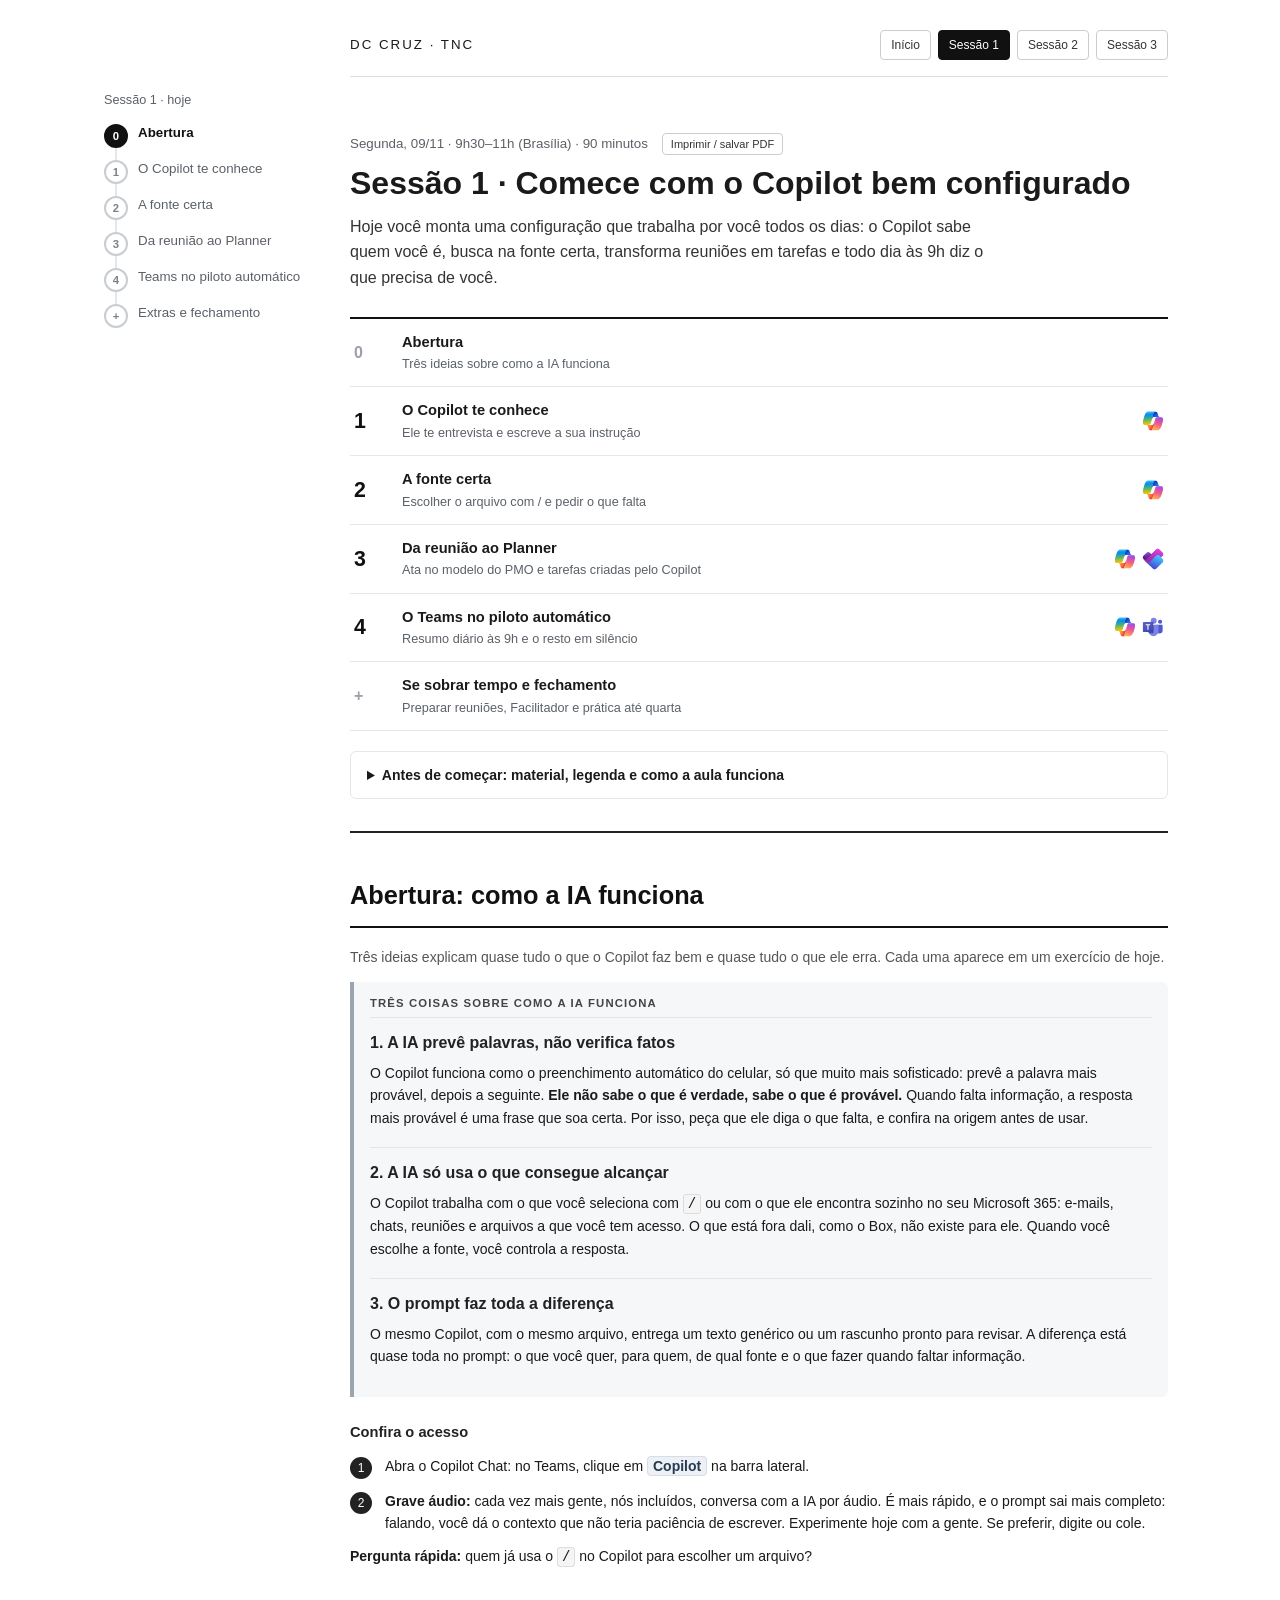
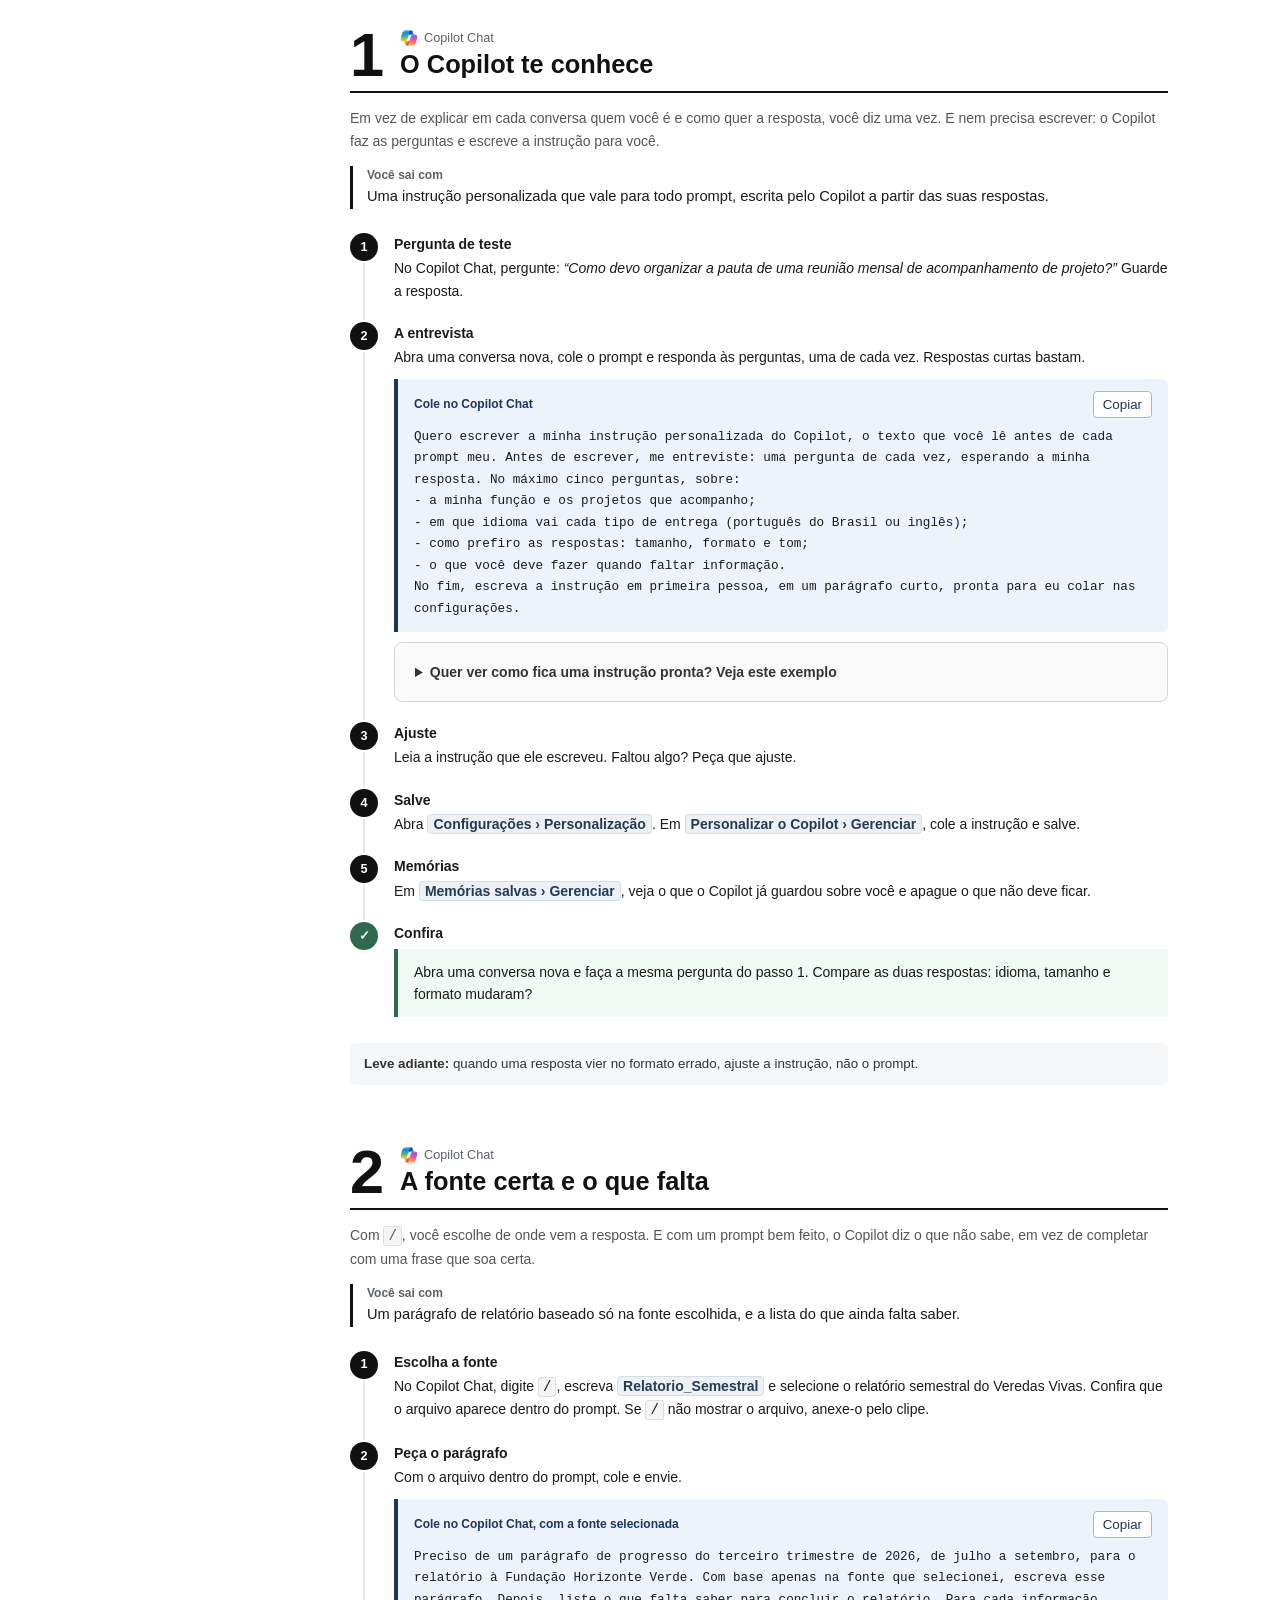
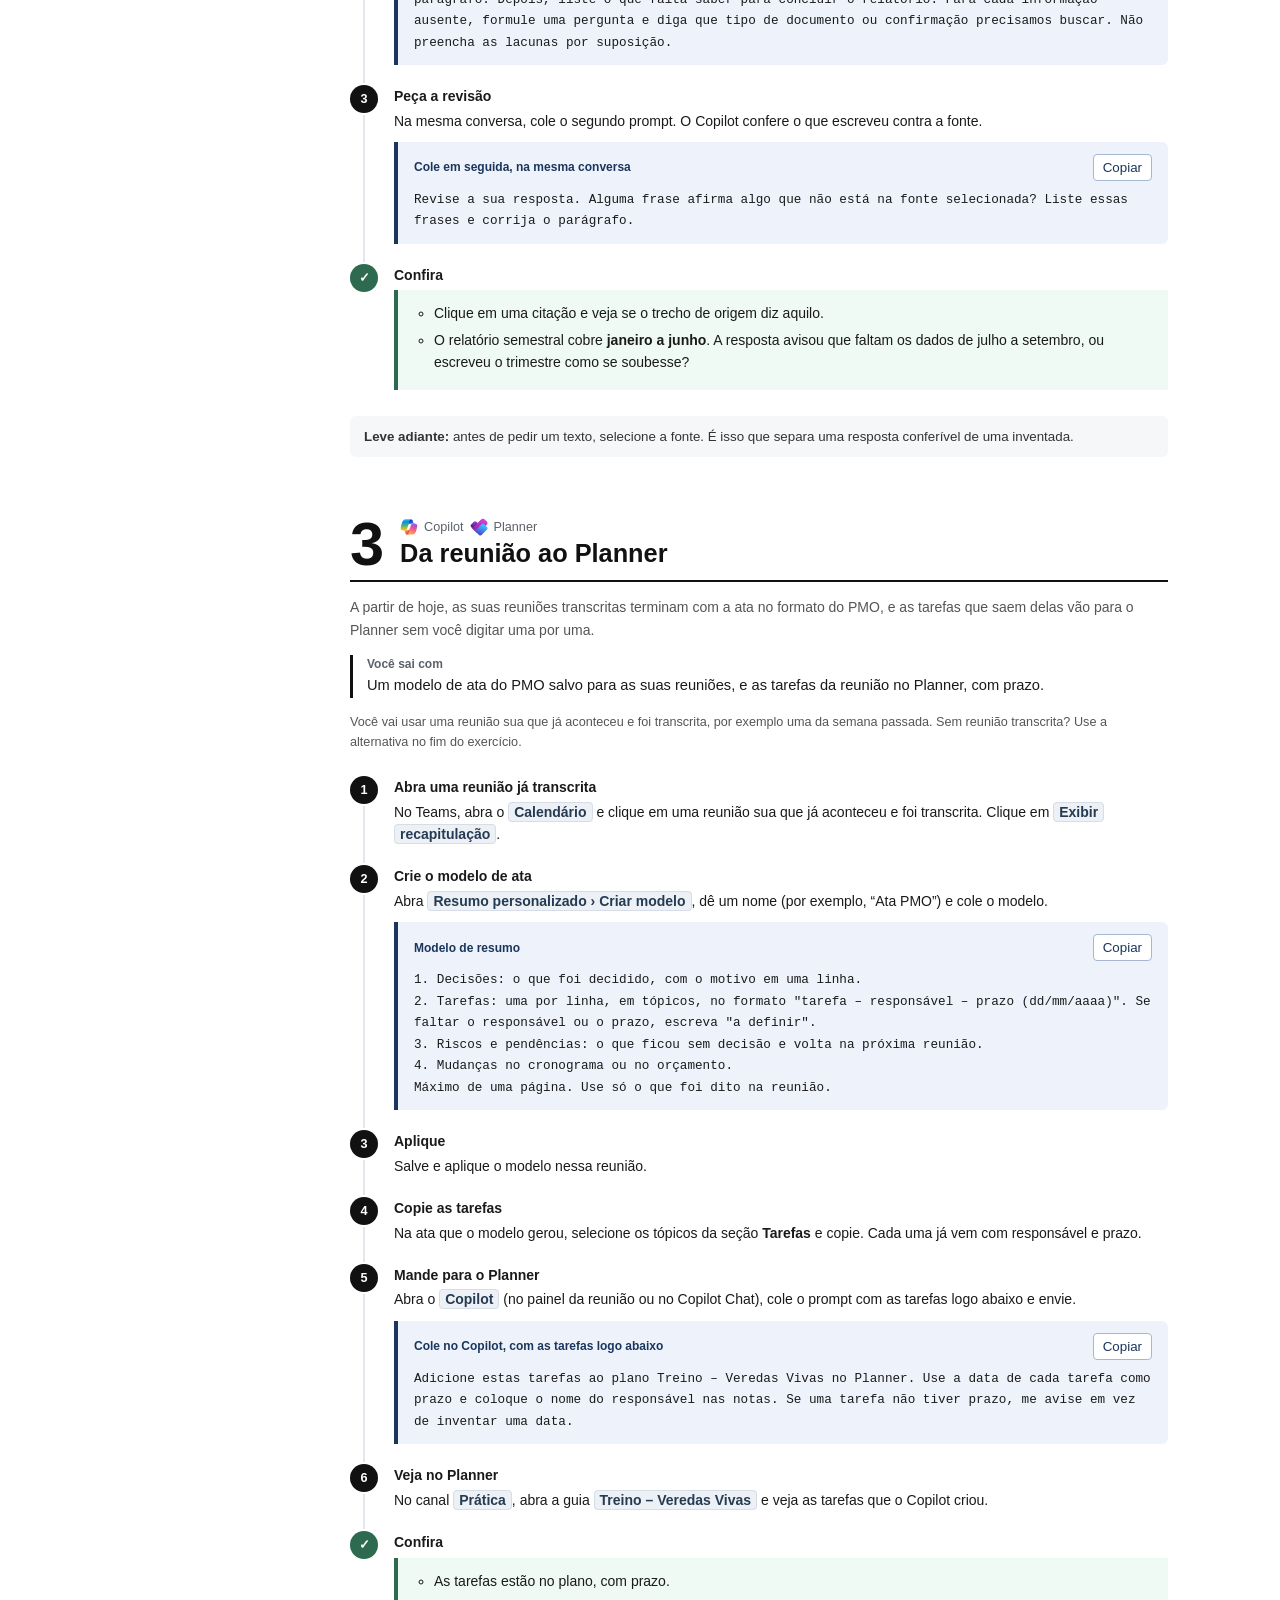
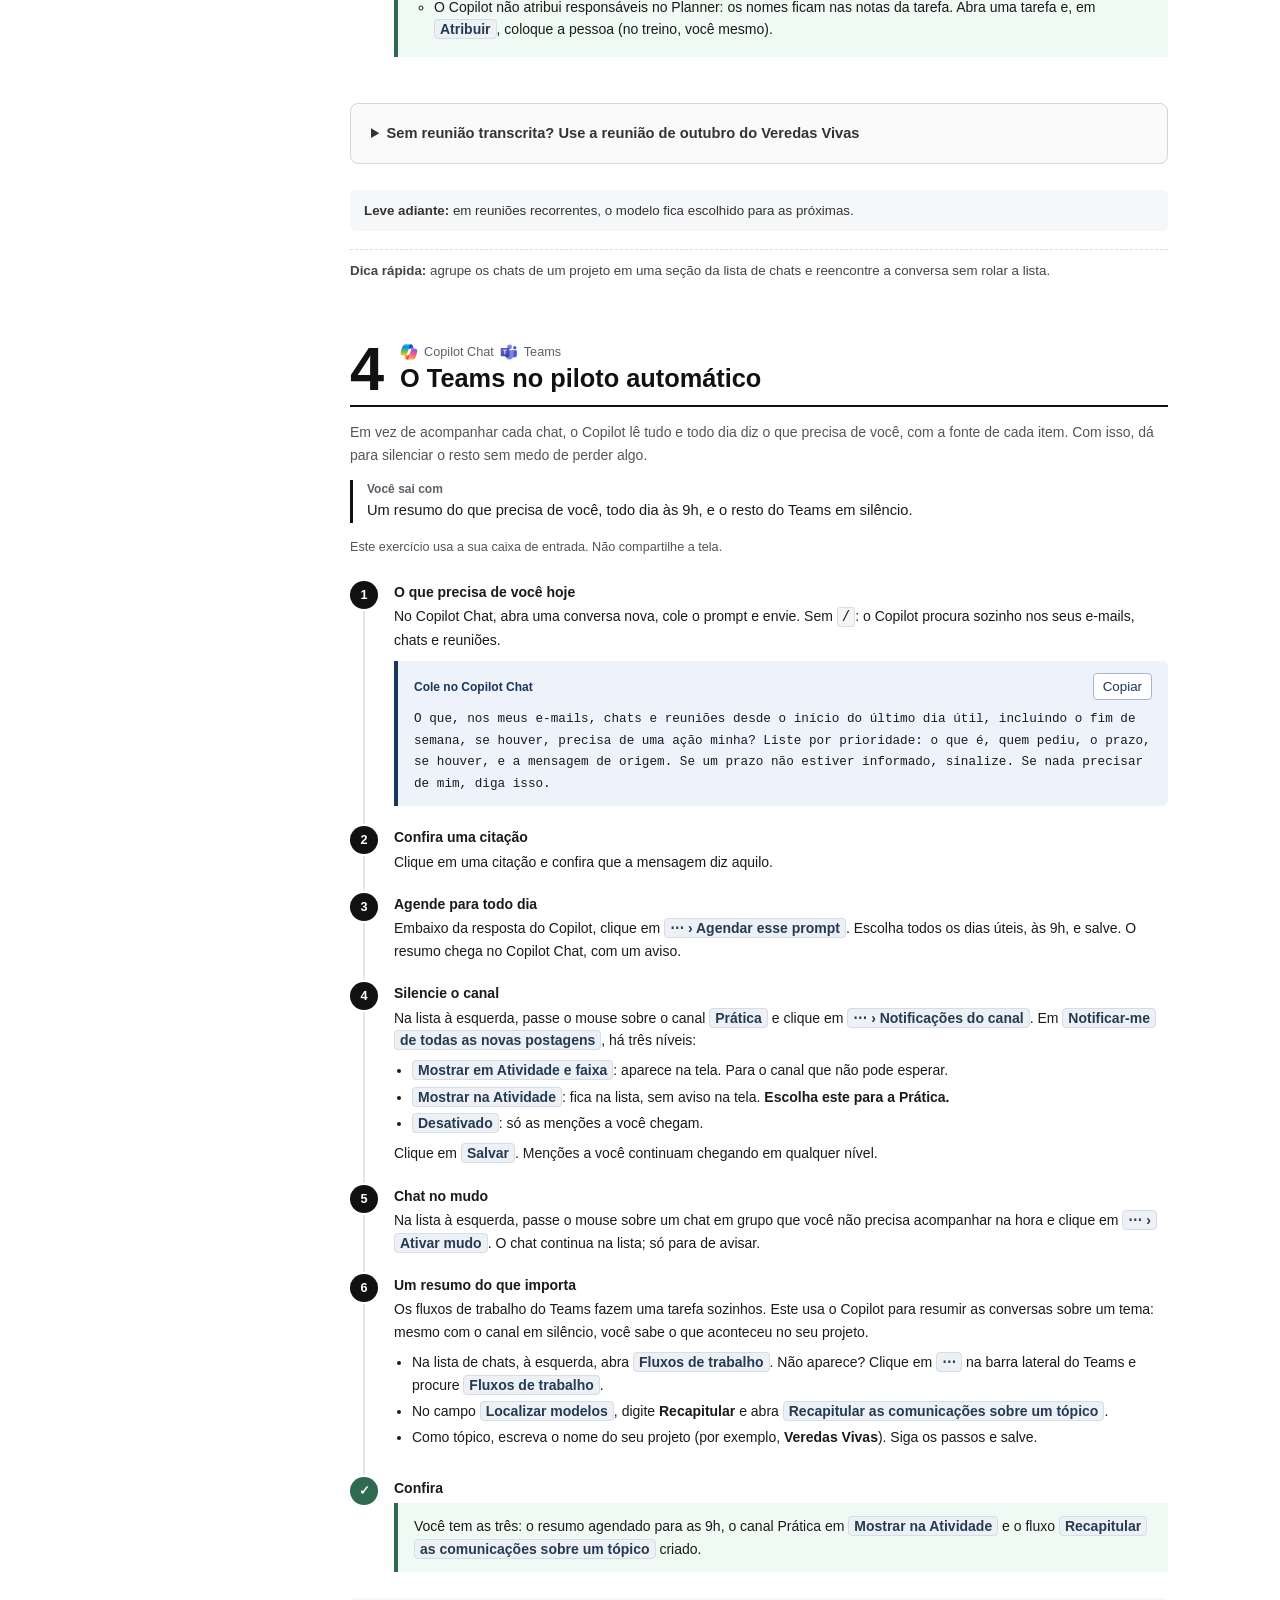
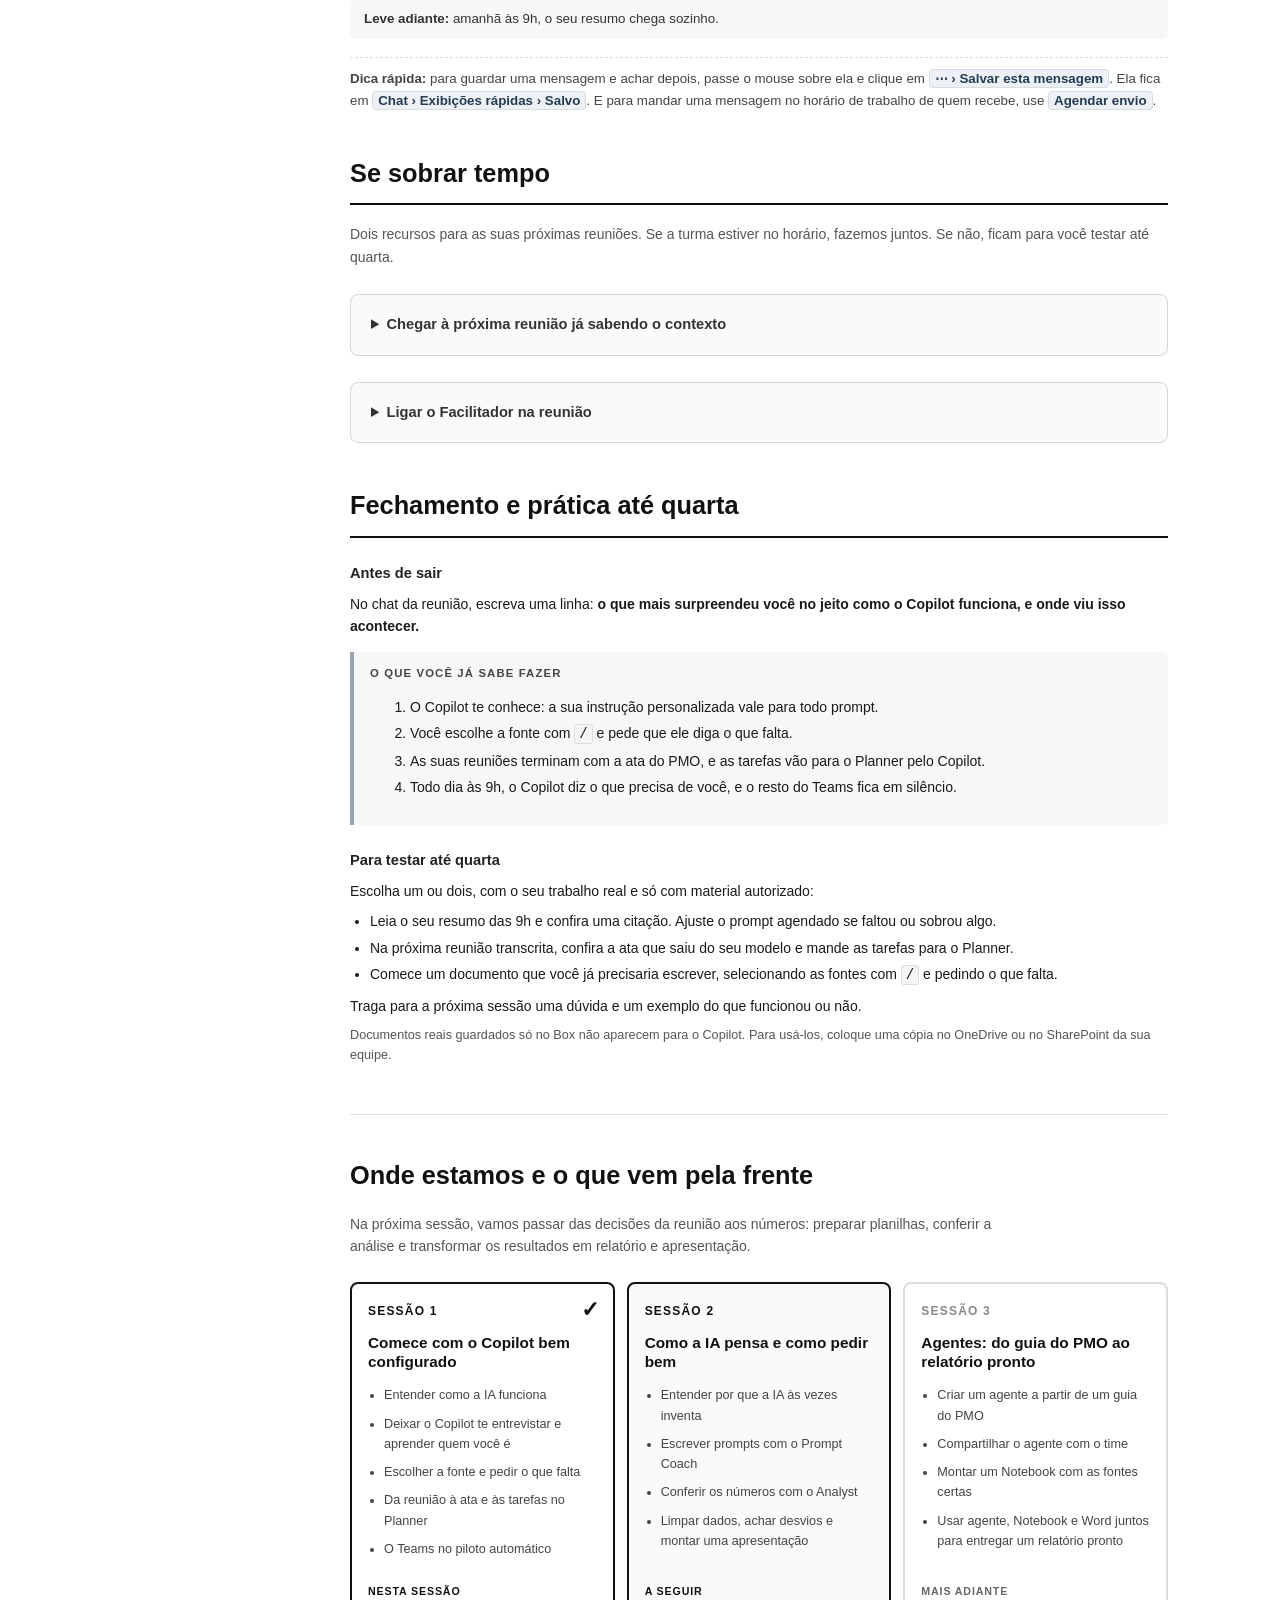
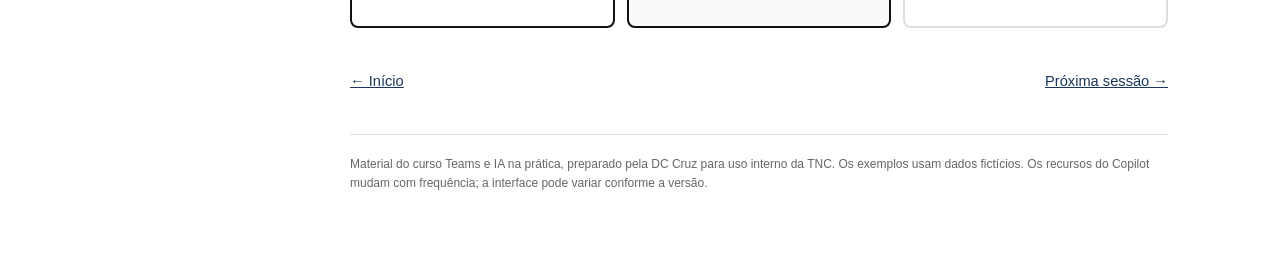
==== commit e927e6ec: "Session 2: Prompt Coach demo and exercise, Analyst comparison, Excel Plan mode, team deck via /; "pr" ====
--- a/sessao-1.html
+++ b/sessao-1.html
@@ -22,7 +22,7 @@
 <details class="before-start"><summary>Antes de começar: material, legenda e como a aula funciona</summary><div class="in">
 <p>Os exemplos usam o Veredas Vivas, um projeto fictício do Instituto Cerrado Vivo criado para o treinamento. Os arquivos estão na pasta do canal <span class="path">Prática</span> da equipe <span class="path">Treinamento Teams e IA – PMO Cerrado</span>.</p>
 <p>Os nomes <span class="path">destacados assim</span> são comandos que você encontra na tela. Podem variar um pouco conforme idioma, versão e licença. Se uma opção não aparecer, use a alternativa do exercício. Para achar um arquivo com <kbd>/</kbd>, basta digitar o começo do nome.</p>
-<p><span class="legend-item legend-prompt">Cole no Copilot</span> pedidos prontos para copiar. <span class="legend-item legend-check">Confira</span> o que verificar antes de seguir.</p>
+<p><span class="legend-item legend-prompt">Cole no Copilot</span> prompts prontos para copiar. <span class="legend-item legend-check">Confira</span> o que verificar antes de seguir.</p>
 <p>Mostramos o passo rapidamente. Depois, todos fazem ao mesmo tempo. Se travar, é só avisar ou levantar a mão ✋.</p>
 </div></details>
 </header>
@@ -32,12 +32,12 @@
 <div class="callout"><div class="callout-label">Três coisas sobre como a IA funciona</div>
 <div class="mental-model"><h3>1. A IA prevê palavras, não verifica fatos</h3><p>O Copilot funciona como o preenchimento automático do celular, só que muito mais sofisticado: prevê a palavra mais provável, depois a seguinte. <strong>Ele não sabe o que é verdade, sabe o que é provável.</strong> Quando falta informação, a resposta mais provável é uma frase que soa certa. Por isso, peça que ele diga o que falta, e confira na origem antes de usar.</p></div>
 <div class="mental-model"><h3>2. A IA só usa o que consegue alcançar</h3><p>O Copilot trabalha com o que você seleciona com <kbd>/</kbd> ou com o que ele encontra sozinho no seu Microsoft 365: e-mails, chats, reuniões e arquivos a que você tem acesso. O que está fora dali, como o Box, não existe para ele. Quando você escolhe a fonte, você controla a resposta.</p></div>
-<div class="mental-model"><h3>3. O pedido faz toda a diferença</h3><p>O mesmo Copilot, com o mesmo arquivo, entrega um texto genérico ou um rascunho pronto para revisar. A diferença está quase toda no pedido: o que você quer, para quem, de qual fonte e o que fazer quando faltar informação.</p></div>
+<div class="mental-model"><h3>3. O prompt faz toda a diferença</h3><p>O mesmo Copilot, com o mesmo arquivo, entrega um texto genérico ou um rascunho pronto para revisar. A diferença está quase toda no prompt: o que você quer, para quem, de qual fonte e o que fazer quando faltar informação.</p></div>
 </div>
 <h3>Confira o acesso</h3>
 <ol class="steps">
 <li>Abra o Copilot Chat: no Teams, clique em <span class="path">Copilot</span> na barra lateral.</li>
-<li><strong>Grave áudio:</strong> cada vez mais gente, nós incluídos, conversa com a IA por áudio. É mais rápido, e o pedido sai mais completo: falando, você dá o contexto que não teria paciência de escrever. Experimente hoje com a gente. Se preferir, digite ou cole.</li>
+<li><strong>Grave áudio:</strong> cada vez mais gente, nós incluídos, conversa com a IA por áudio. É mais rápido, e o prompt sai mais completo: falando, você dá o contexto que não teria paciência de escrever. Experimente hoje com a gente. Se preferir, digite ou cole.</li>
 </ol>
 <p><strong>Pergunta rápida:</strong> quem já usa o <kbd>/</kbd> no Copilot para escolher um arquivo?</p>
 </section>
@@ -45,13 +45,13 @@
 <section class="exercise" id="preferencias">
 <div class="exhead"><span aria-hidden="true" class="big">1</span><span class="ex-apps"><img alt="" aria-hidden="true" src="icons/copilot.svg"/>Copilot Chat</span><h2><span class="sr-only">Exercício 1: </span>O Copilot te conhece</h2></div>
 <p class="why">Em vez de explicar em cada conversa quem você é e como quer a resposta, você diz uma vez. E nem precisa escrever: o Copilot faz as perguntas e escreve a instrução para você.</p>
-<p class="outcome"><strong>Você sai com</strong>Uma instrução personalizada que vale para todo pedido, escrita pelo Copilot a partir das suas respostas.</p>
+<p class="outcome"><strong>Você sai com</strong>Uma instrução personalizada que vale para todo prompt, escrita pelo Copilot a partir das suas respostas.</p>
 <ol class="trail">
 <li><span class="st">Pergunta de teste</span>No Copilot Chat, pergunte: <em>“Como devo organizar a pauta de uma reunião mensal de acompanhamento de projeto?”</em> Guarde a resposta.</li>
-<li><span class="st">A entrevista</span>Abra uma conversa nova, cole o pedido e responda às perguntas, uma de cada vez. Respostas curtas bastam.
+<li><span class="st">A entrevista</span>Abra uma conversa nova, cole o prompt e responda às perguntas, uma de cada vez. Respostas curtas bastam.
 <div class="prompt">
 <div class="prompt-head"><span>Cole no Copilot Chat</span><button class="copy" type="button">Copiar</button></div>
-<pre>Quero escrever a minha instrução personalizada do Copilot, o texto que você lê antes de cada pedido meu. Antes de escrever, me entreviste: uma pergunta de cada vez, esperando a minha resposta. No máximo cinco perguntas, sobre:
+<pre>Quero escrever a minha instrução personalizada do Copilot, o texto que você lê antes de cada prompt meu. Antes de escrever, me entreviste: uma pergunta de cada vez, esperando a minha resposta. No máximo cinco perguntas, sobre:
 - a minha função e os projetos que acompanho;
 - em que idioma vai cada tipo de entrega (português do Brasil ou inglês);
 - como prefiro as respostas: tamanho, formato e tom;
@@ -69,18 +69,18 @@
 <li><span class="st">Memórias</span>Em <span class="path">Memórias salvas › Gerenciar</span>, veja o que o Copilot já guardou sobre você e apague o que não deve ficar.</li>
 <li class="confira"><span class="st">Confira</span><div class="check"><p>Abra uma conversa nova e faça a mesma pergunta do passo 1. Compare as duas respostas: idioma, tamanho e formato mudaram?</p></div></li>
 </ol>
-<p class="keep"><strong>Leve adiante:</strong> quando uma resposta vier no formato errado, ajuste a instrução, não o pedido.</p>
+<p class="keep"><strong>Leve adiante:</strong> quando uma resposta vier no formato errado, ajuste a instrução, não o prompt.</p>
 </section>
 
 <section class="exercise" id="fontes">
 <div class="exhead"><span aria-hidden="true" class="big">2</span><span class="ex-apps"><img alt="" aria-hidden="true" src="icons/copilot.svg"/>Copilot Chat</span><h2><span class="sr-only">Exercício 2: </span>A fonte certa e o que falta</h2></div>
-<p class="why">Com <kbd>/</kbd>, você escolhe de onde vem a resposta. E com um pedido bem feito, o Copilot diz o que não sabe, em vez de completar com uma frase que soa certa.</p>
+<p class="why">Com <kbd>/</kbd>, você escolhe de onde vem a resposta. E com um prompt bem feito, o Copilot diz o que não sabe, em vez de completar com uma frase que soa certa.</p>
 <p class="outcome"><strong>Você sai com</strong>Um parágrafo de relatório baseado só na fonte escolhida, e a lista do que ainda falta saber.</p>
 <ol class="trail">
-<li><span class="st">Escolha a fonte</span>No Copilot Chat, digite <kbd>/</kbd>, escreva <span class="path">Relatorio_Semestral</span> e selecione o relatório semestral do Veredas Vivas. Confira que o arquivo aparece dentro do pedido. Se <kbd>/</kbd> não mostrar o arquivo, anexe-o pelo clipe.</li>
-<li><span class="st">Peça o parágrafo</span>Com o arquivo dentro do pedido, cole e envie.
+<li><span class="st">Escolha a fonte</span>No Copilot Chat, digite <kbd>/</kbd>, escreva <span class="path">Relatorio_Semestral</span> e selecione o relatório semestral do Veredas Vivas. Confira que o arquivo aparece dentro do prompt. Se <kbd>/</kbd> não mostrar o arquivo, anexe-o pelo clipe.</li>
+<li><span class="st">Peça o parágrafo</span>Com o arquivo dentro do prompt, cole e envie.
 <div class="prompt"><div class="prompt-head"><span>Cole no Copilot Chat, com a fonte selecionada</span><button class="copy" type="button">Copiar</button></div><pre>Preciso de um parágrafo de progresso do terceiro trimestre de 2026, de julho a setembro, para o relatório à Fundação Horizonte Verde. Com base apenas na fonte que selecionei, escreva esse parágrafo. Depois, liste o que falta saber para concluir o relatório. Para cada informação ausente, formule uma pergunta e diga que tipo de documento ou confirmação precisamos buscar. Não preencha as lacunas por suposição.</pre></div></li>
-<li><span class="st">Peça a revisão</span>Na mesma conversa, cole o segundo pedido. O Copilot confere o que escreveu contra a fonte.
+<li><span class="st">Peça a revisão</span>Na mesma conversa, cole o segundo prompt. O Copilot confere o que escreveu contra a fonte.
 <div class="prompt"><div class="prompt-head"><span>Cole em seguida, na mesma conversa</span><button class="copy" type="button">Copiar</button></div><pre>Revise a sua resposta. Alguma frase afirma algo que não está na fonte selecionada? Liste essas frases e corrija o parágrafo.</pre></div></li>
 <li class="confira"><span class="st">Confira</span><div class="check"><ul><li>Clique em uma citação e veja se o trecho de origem diz aquilo.</li><li>O relatório semestral cobre <strong>janeiro a junho</strong>. A resposta avisou que faltam os dados de julho a setembro, ou escreveu o trimestre como se soubesse?</li></ul></div></li>
 </ol>
@@ -105,7 +105,7 @@
 </div></li>
 <li><span class="st">Aplique</span>Salve e aplique o modelo nessa reunião.</li>
 <li><span class="st">Copie as tarefas</span>Na ata que o modelo gerou, selecione os tópicos da seção <strong>Tarefas</strong> e copie. Cada uma já vem com responsável e prazo.</li>
-<li><span class="st">Mande para o Planner</span>Abra o <span class="path">Copilot</span> (no painel da reunião ou no Copilot Chat), cole o pedido com as tarefas logo abaixo e envie.
+<li><span class="st">Mande para o Planner</span>Abra o <span class="path">Copilot</span> (no painel da reunião ou no Copilot Chat), cole o prompt com as tarefas logo abaixo e envie.
 <div class="prompt">
 <div class="prompt-head"><span>Cole no Copilot, com as tarefas logo abaixo</span><button class="copy" type="button">Copiar</button></div>
 <pre>Adicione estas tarefas ao plano Treino – Veredas Vivas no Planner. Use a data de cada tarefa como prazo e coloque o nome do responsável nas notas. Se uma tarefa não tiver prazo, me avise em vez de inventar uma data.</pre>
@@ -130,7 +130,7 @@
 <p class="outcome"><strong>Você sai com</strong>Um resumo do que precisa de você, todo dia às 9h, e o resto do Teams em silêncio.</p>
 <p class="note">Este exercício usa a sua caixa de entrada. Não compartilhe a tela.</p>
 <ol class="trail">
-<li><span class="st">O que precisa de você hoje</span>No Copilot Chat, abra uma conversa nova, cole o pedido e envie. Sem <kbd>/</kbd>: o Copilot procura sozinho nos seus e-mails, chats e reuniões.
+<li><span class="st">O que precisa de você hoje</span>No Copilot Chat, abra uma conversa nova, cole o prompt e envie. Sem <kbd>/</kbd>: o Copilot procura sozinho nos seus e-mails, chats e reuniões.
 <div class="prompt">
 <div class="prompt-head"><span>Cole no Copilot Chat</span><button class="copy" type="button">Copiar</button></div>
 <pre>O que, nos meus e-mails, chats e reuniões desde o início do último dia útil, incluindo o fim de semana, se houver, precisa de uma ação minha? Liste por prioridade: o que é, quem pediu, o prazo, se houver, e a mensagem de origem. Se um prazo não estiver informado, sinalize. Se nada precisar de mim, diga isso.</pre>
@@ -159,7 +159,7 @@
 <li>A reunião precisa ser agendada. O Facilitador não funciona em “Reunir agora”, em chamadas nem em reuniões de canal.</li>
 <li>Ao entrar: <span class="path">Mais ações › Gravar e transcrever › Iniciar transcrição</span>, com o idioma falado correto: Português (Brasil) ou Inglês, conforme a reunião.</li>
 <li>Ainda em <span class="path">Mais ações</span>, ative o Facilitador. Quem organiza ou apresenta pode ligar.</li>
-<li>No chat da reunião, passe a pauta com o pedido abaixo. As notas ficam, ao final, em <span class="path">Recapitulação › Anotações</span>.</li>
+<li>No chat da reunião, passe a pauta com o prompt abaixo. As notas ficam, ao final, em <span class="path">Recapitulação › Anotações</span>.</li>
 </ol>
 <div class="prompt">
 <div class="prompt-head"><span>Cole no chat da reunião</span><button class="copy" type="button">Copiar</button></div>
@@ -171,17 +171,17 @@
 <h2>Fechamento e prática até quarta</h2>
 <h3>Antes de sair</h3>
 <p>No chat da reunião, escreva uma linha: <strong>o que mais surpreendeu você no jeito como o Copilot funciona, e onde viu isso acontecer.</strong></p>
-<div class="callout"><div class="callout-label">O que você já sabe fazer</div><ol><li>O Copilot te conhece: a sua instrução personalizada vale para todo pedido.</li><li>Você escolhe a fonte com <kbd>/</kbd> e pede que ele diga o que falta.</li><li>As suas reuniões terminam com a ata do PMO, e as tarefas vão para o Planner pelo Copilot.</li><li>Todo dia às 9h, o Copilot diz o que precisa de você, e o resto do Teams fica em silêncio.</li></ol></div>
+<div class="callout"><div class="callout-label">O que você já sabe fazer</div><ol><li>O Copilot te conhece: a sua instrução personalizada vale para todo prompt.</li><li>Você escolhe a fonte com <kbd>/</kbd> e pede que ele diga o que falta.</li><li>As suas reuniões terminam com a ata do PMO, e as tarefas vão para o Planner pelo Copilot.</li><li>Todo dia às 9h, o Copilot diz o que precisa de você, e o resto do Teams fica em silêncio.</li></ol></div>
 <h3>Para testar até quarta</h3>
 <p>Escolha um ou dois, com o seu trabalho real e só com material autorizado:</p>
 <ul>
-<li>Leia o seu resumo das 9h e confira uma citação. Ajuste o pedido agendado se faltou ou sobrou algo.</li>
+<li>Leia o seu resumo das 9h e confira uma citação. Ajuste o prompt agendado se faltou ou sobrou algo.</li>
 <li>Na próxima reunião transcrita, confira a ata que saiu do seu modelo e mande as tarefas para o Planner.</li>
 <li>Comece um documento que você já precisaria escrever, selecionando as fontes com <kbd>/</kbd> e pedindo o que falta.</li>
 </ul>
 <p>Traga para a próxima sessão uma dúvida e um exemplo do que funcionou ou não.</p>
 <p class="note">Documentos reais guardados só no Box não aparecem para o Copilot. Para usá-los, coloque uma cópia no OneDrive ou no SharePoint da sua equipe.</p>
 </section>
-<section aria-labelledby="recap-title" class="session-recap"><h2 id="recap-title">Onde estamos e o que vem pela frente</h2><p class="recap-intro">Na próxima sessão, vamos passar das decisões da reunião aos números: preparar planilhas, conferir a análise e transformar os resultados em relatório e apresentação.</p><div class="roadmap"><article class="roadmap-card completed"><span aria-hidden="true" class="roadmap-check">✓</span><div class="session-label">Sessão 1</div><h3 class="session-title-small"><a href="sessao-1.html">Comece com o Copilot bem configurado</a></h3><ul><li>Entender como a IA funciona</li><li>Deixar o Copilot te entrevistar e aprender quem você é</li><li>Escolher a fonte e pedir o que falta</li><li>Da reunião à ata e às tarefas no Planner</li><li>O Teams no piloto automático</li></ul><p class="status-tag">Nesta sessão</p></article><article class="roadmap-card current"><div class="session-label">Sessão 2</div><h3 class="session-title-small"><a href="sessao-2.html">Como a IA pensa e como pedir bem</a></h3><ul><li>Entender por que a IA às vezes inventa</li><li>Pedir que o Copilot te entreviste e escreva o pedido</li><li>Limpar dados, achar desvios e montar uma apresentação</li></ul><p class="status-tag">A seguir</p></article><article class="roadmap-card upcoming"><div class="session-label">Sessão 3</div><h3 class="session-title-small"><a href="sessao-3.html">Agentes: do guia do PMO ao relatório pronto</a></h3><ul><li>Criar um agente a partir de um guia do PMO</li><li>Compartilhar o agente com o time</li><li>Montar um Notebook com as fontes certas</li><li>Usar agente, Notebook e Word juntos para entregar um relatório pronto</li></ul><p class="status-tag">Mais adiante</p></article></div></section><nav aria-label="Continuar" class="bottom-nav"><a href="index.html">← Início</a><a href="sessao-2.html">Próxima sessão →</a></nav><footer>Material do curso Teams e IA na prática, preparado pela DC Cruz para uso interno da TNC. Os exemplos usam dados fictícios. Os recursos do Copilot mudam com frequência; a interface pode variar conforme a versão.</footer>
+<section aria-labelledby="recap-title" class="session-recap"><h2 id="recap-title">Onde estamos e o que vem pela frente</h2><p class="recap-intro">Na próxima sessão, vamos passar das decisões da reunião aos números: preparar planilhas, conferir a análise e transformar os resultados em relatório e apresentação.</p><div class="roadmap"><article class="roadmap-card completed"><span aria-hidden="true" class="roadmap-check">✓</span><div class="session-label">Sessão 1</div><h3 class="session-title-small"><a href="sessao-1.html">Comece com o Copilot bem configurado</a></h3><ul><li>Entender como a IA funciona</li><li>Deixar o Copilot te entrevistar e aprender quem você é</li><li>Escolher a fonte e pedir o que falta</li><li>Da reunião à ata e às tarefas no Planner</li><li>O Teams no piloto automático</li></ul><p class="status-tag">Nesta sessão</p></article><article class="roadmap-card current"><div class="session-label">Sessão 2</div><h3 class="session-title-small"><a href="sessao-2.html">Como a IA pensa e como pedir bem</a></h3><ul><li>Entender por que a IA às vezes inventa</li><li>Escrever prompts com o Prompt Coach</li><li>Conferir os números com o Analyst</li><li>Limpar dados, achar desvios e montar uma apresentação</li></ul><p class="status-tag">A seguir</p></article><article class="roadmap-card upcoming"><div class="session-label">Sessão 3</div><h3 class="session-title-small"><a href="sessao-3.html">Agentes: do guia do PMO ao relatório pronto</a></h3><ul><li>Criar um agente a partir de um guia do PMO</li><li>Compartilhar o agente com o time</li><li>Montar um Notebook com as fontes certas</li><li>Usar agente, Notebook e Word juntos para entregar um relatório pronto</li></ul><p class="status-tag">Mais adiante</p></article></div></section><nav aria-label="Continuar" class="bottom-nav"><a href="index.html">← Início</a><a href="sessao-2.html">Próxima sessão →</a></nav><footer>Material do curso Teams e IA na prática, preparado pela DC Cruz para uso interno da TNC. Os exemplos usam dados fictícios. Os recursos do Copilot mudam com frequência; a interface pode variar conforme a versão.</footer>
 </div>
 <span aria-live="polite" class="sr-only" role="status"></span></body></html>
--- a/style.css
+++ b/style.css
@@ -247,3 +247,7 @@
   ol.trail .table-wrap td{border:0;padding:4px 0}
   ol.trail .table-wrap tr:nth-child(even) td{background:none}
 }
+.file-ref-demo{font-size:10pt;color:#444;margin:8px 0 0}
+.file-ref-tail{font-family:'Courier New',monospace;font-size:9.5pt}
+.file-chip{display:inline-flex;align-items:center;gap:5px;font:700 9pt Arial,sans-serif;color:#1f2a37;background:#fff;border:1px solid #b9c3cf;border-radius:14px;padding:1px 9px 1px 5px;vertical-align:1px}
+.file-chip img{width:14px;height:14px}
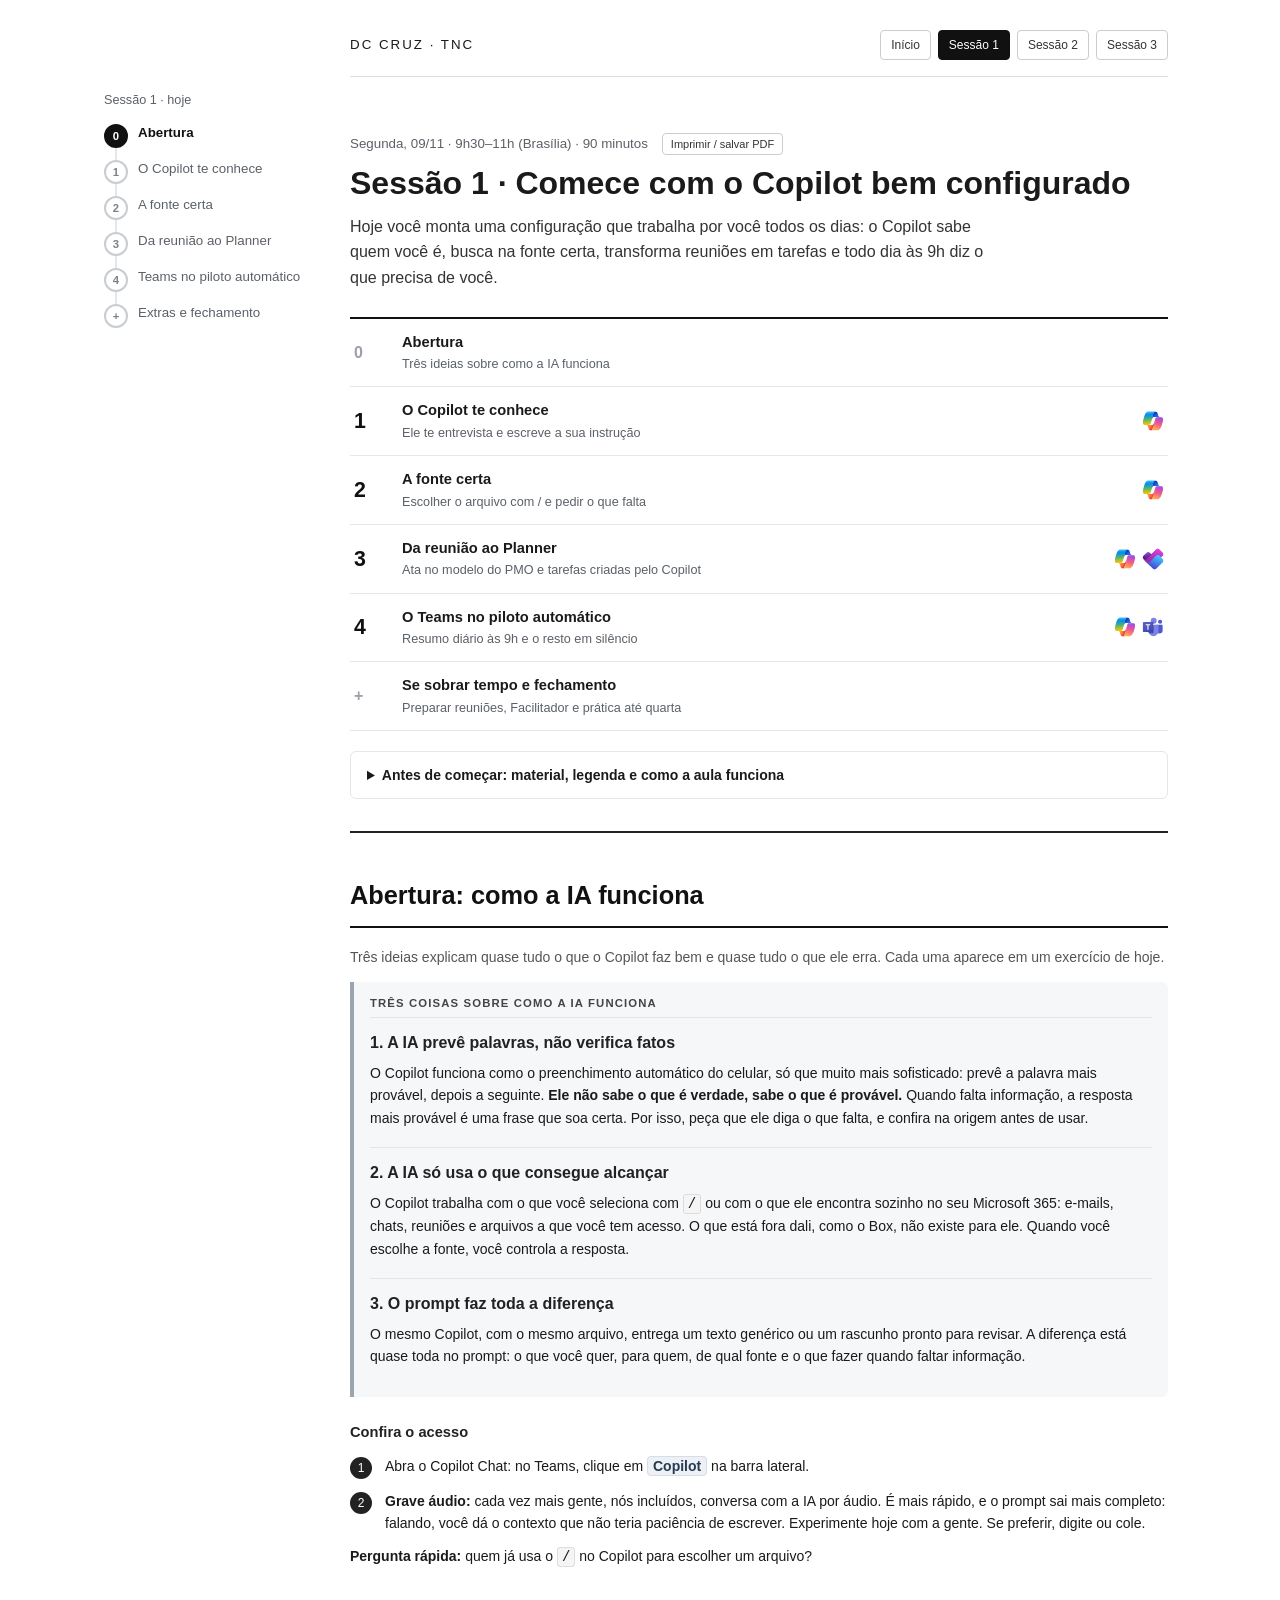
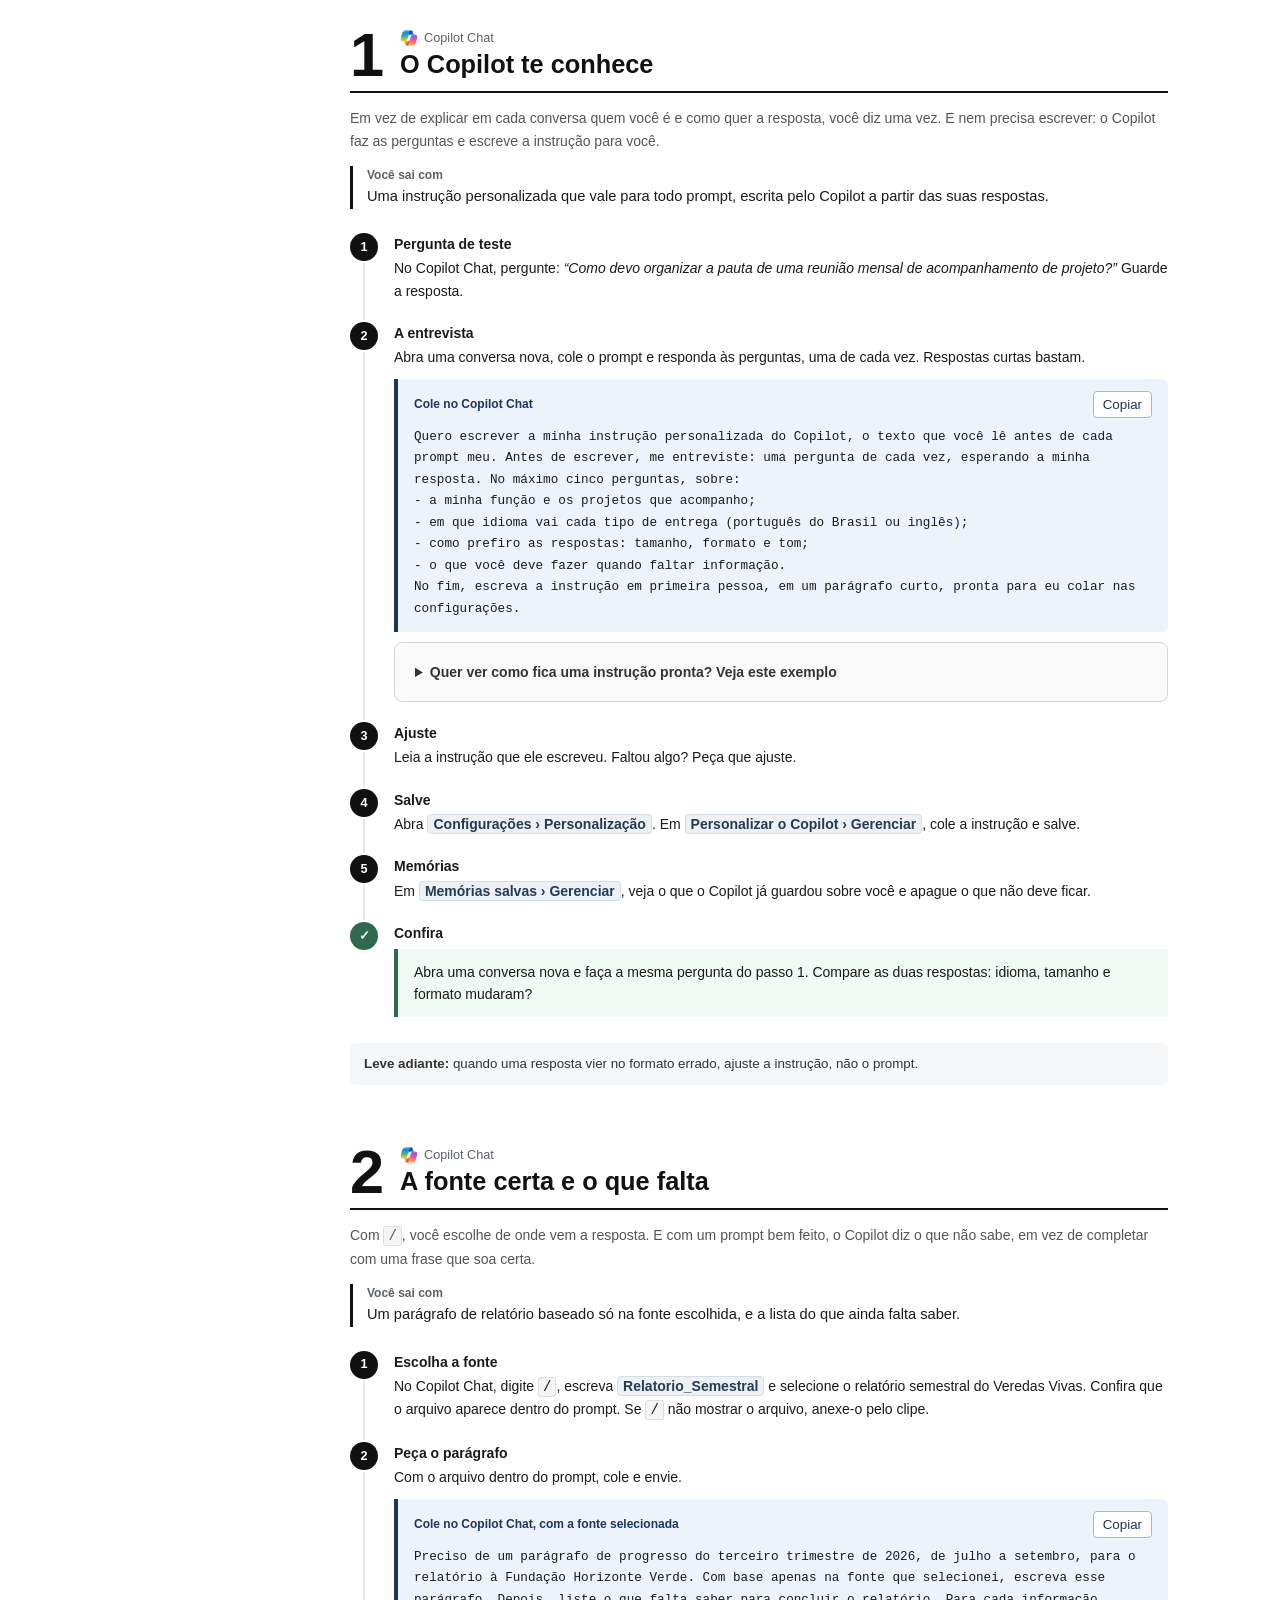
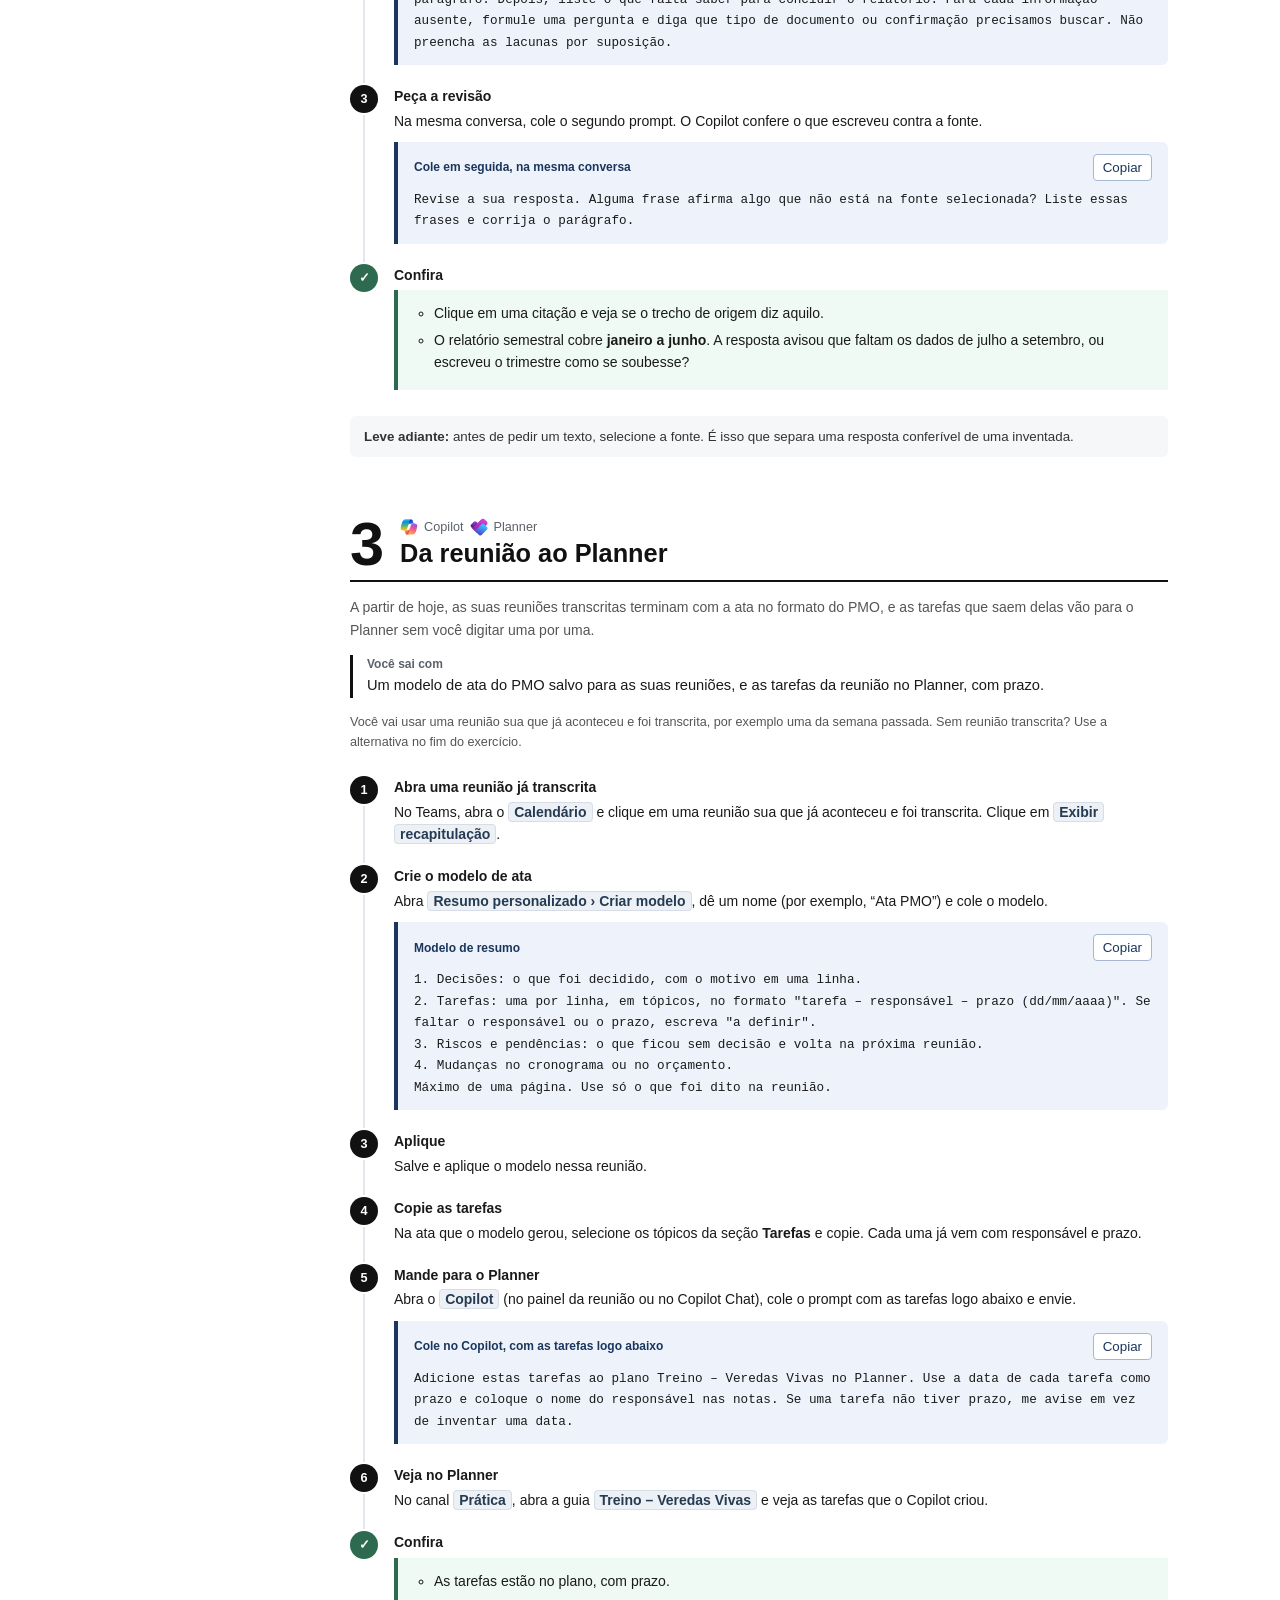
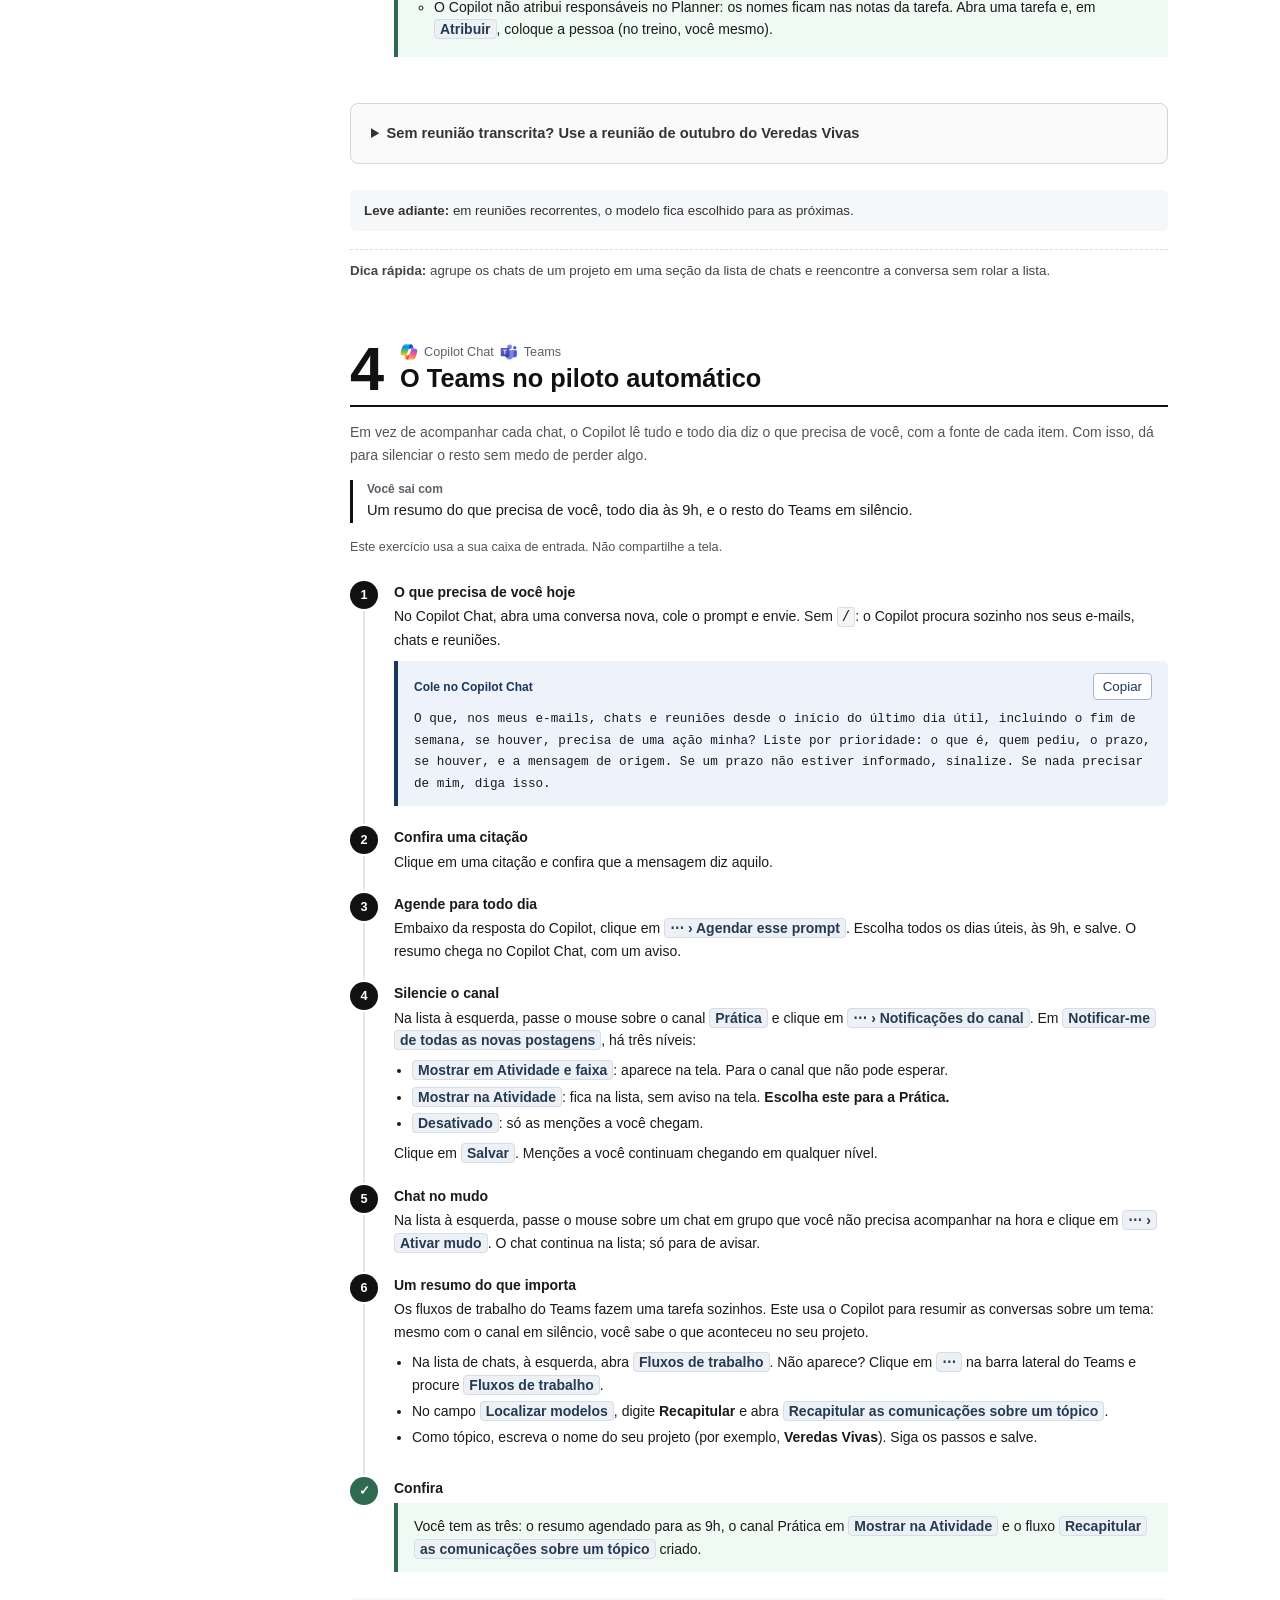
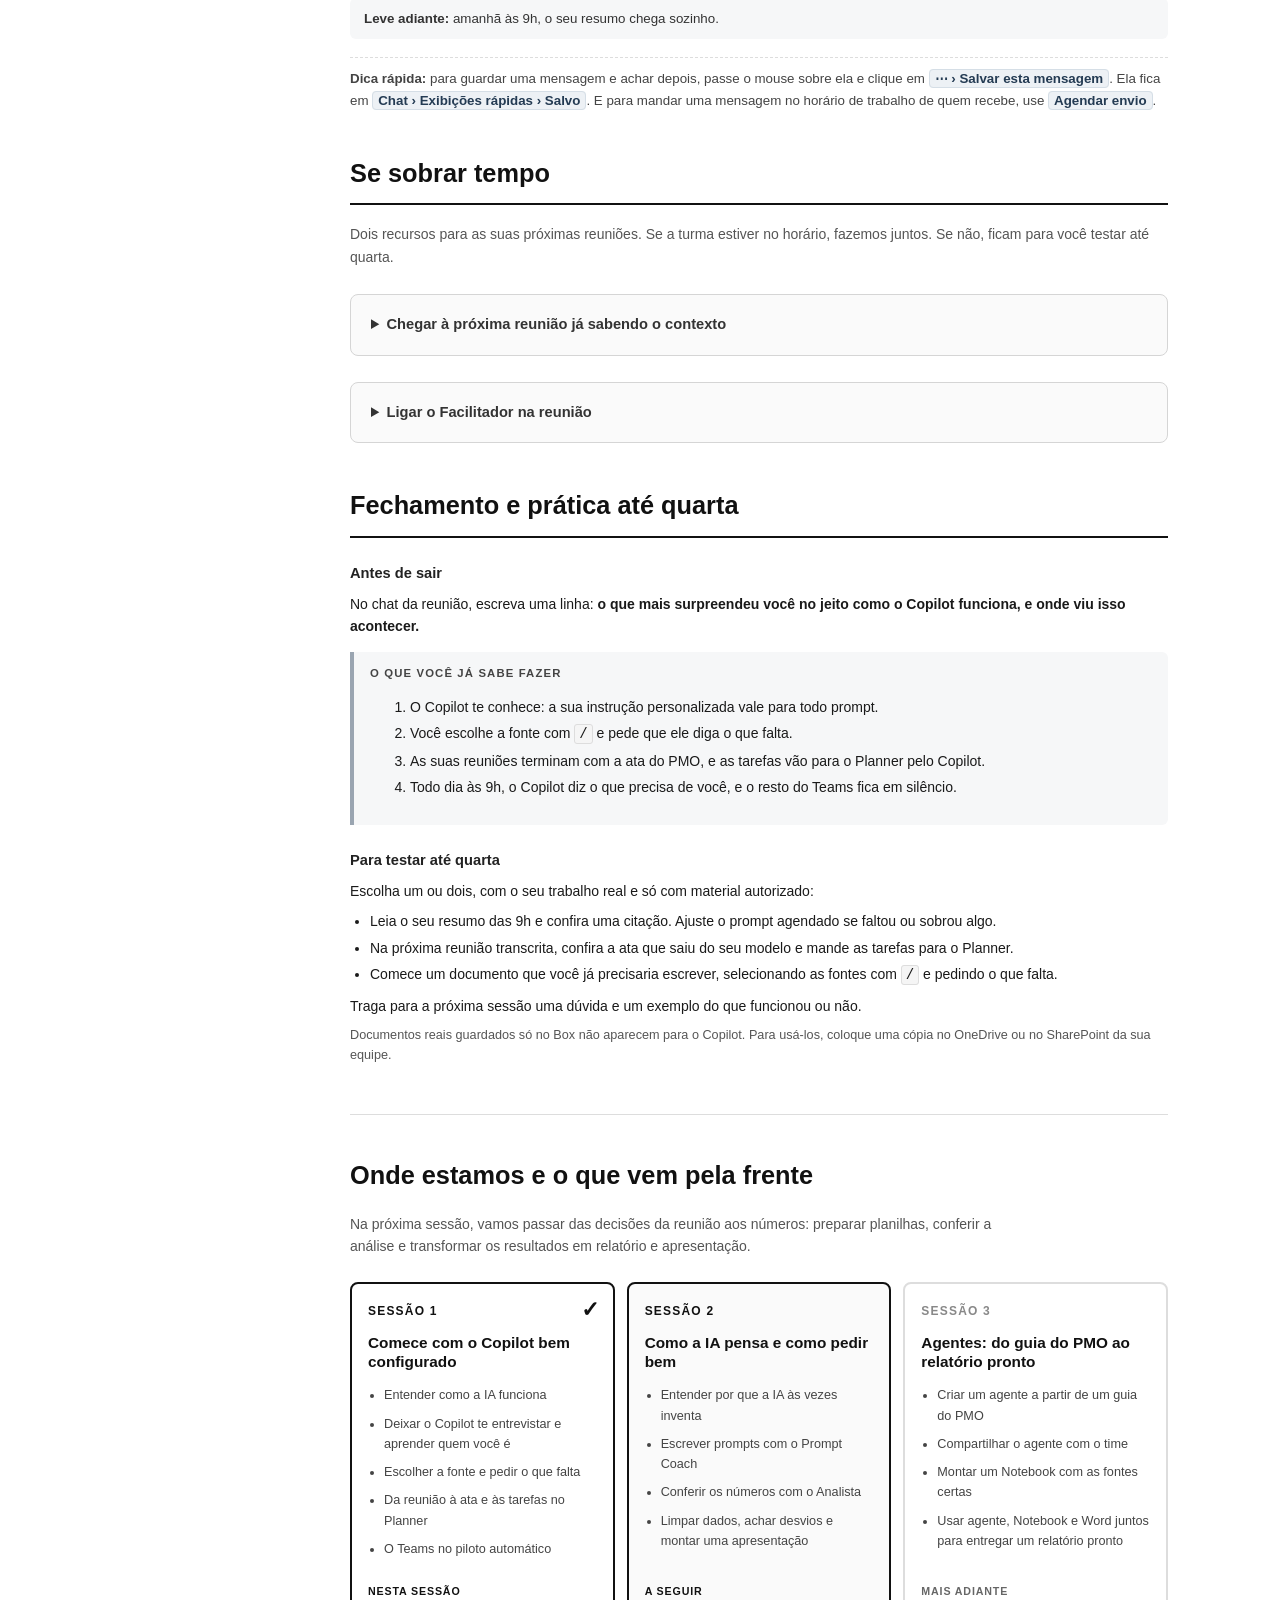
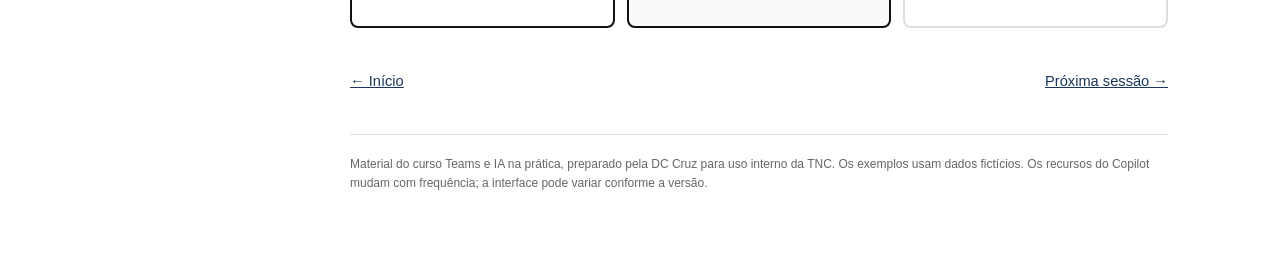
==== commit 7e2b7bd2: "Session 2: Portuguese names (Fixado, Treinador de Prompts, Analista; Permitir edição / Plano / Somen" ====
--- a/sessao-1.html
+++ b/sessao-1.html
@@ -182,6 +182,6 @@
 <p>Traga para a próxima sessão uma dúvida e um exemplo do que funcionou ou não.</p>
 <p class="note">Documentos reais guardados só no Box não aparecem para o Copilot. Para usá-los, coloque uma cópia no OneDrive ou no SharePoint da sua equipe.</p>
 </section>
-<section aria-labelledby="recap-title" class="session-recap"><h2 id="recap-title">Onde estamos e o que vem pela frente</h2><p class="recap-intro">Na próxima sessão, vamos passar das decisões da reunião aos números: preparar planilhas, conferir a análise e transformar os resultados em relatório e apresentação.</p><div class="roadmap"><article class="roadmap-card completed"><span aria-hidden="true" class="roadmap-check">✓</span><div class="session-label">Sessão 1</div><h3 class="session-title-small"><a href="sessao-1.html">Comece com o Copilot bem configurado</a></h3><ul><li>Entender como a IA funciona</li><li>Deixar o Copilot te entrevistar e aprender quem você é</li><li>Escolher a fonte e pedir o que falta</li><li>Da reunião à ata e às tarefas no Planner</li><li>O Teams no piloto automático</li></ul><p class="status-tag">Nesta sessão</p></article><article class="roadmap-card current"><div class="session-label">Sessão 2</div><h3 class="session-title-small"><a href="sessao-2.html">Como a IA pensa e como pedir bem</a></h3><ul><li>Entender por que a IA às vezes inventa</li><li>Escrever prompts com o Prompt Coach</li><li>Conferir os números com o Analyst</li><li>Limpar dados, achar desvios e montar uma apresentação</li></ul><p class="status-tag">A seguir</p></article><article class="roadmap-card upcoming"><div class="session-label">Sessão 3</div><h3 class="session-title-small"><a href="sessao-3.html">Agentes: do guia do PMO ao relatório pronto</a></h3><ul><li>Criar um agente a partir de um guia do PMO</li><li>Compartilhar o agente com o time</li><li>Montar um Notebook com as fontes certas</li><li>Usar agente, Notebook e Word juntos para entregar um relatório pronto</li></ul><p class="status-tag">Mais adiante</p></article></div></section><nav aria-label="Continuar" class="bottom-nav"><a href="index.html">← Início</a><a href="sessao-2.html">Próxima sessão →</a></nav><footer>Material do curso Teams e IA na prática, preparado pela DC Cruz para uso interno da TNC. Os exemplos usam dados fictícios. Os recursos do Copilot mudam com frequência; a interface pode variar conforme a versão.</footer>
+<section aria-labelledby="recap-title" class="session-recap"><h2 id="recap-title">Onde estamos e o que vem pela frente</h2><p class="recap-intro">Na próxima sessão, vamos passar das decisões da reunião aos números: preparar planilhas, conferir a análise e transformar os resultados em relatório e apresentação.</p><div class="roadmap"><article class="roadmap-card completed"><span aria-hidden="true" class="roadmap-check">✓</span><div class="session-label">Sessão 1</div><h3 class="session-title-small"><a href="sessao-1.html">Comece com o Copilot bem configurado</a></h3><ul><li>Entender como a IA funciona</li><li>Deixar o Copilot te entrevistar e aprender quem você é</li><li>Escolher a fonte e pedir o que falta</li><li>Da reunião à ata e às tarefas no Planner</li><li>O Teams no piloto automático</li></ul><p class="status-tag">Nesta sessão</p></article><article class="roadmap-card current"><div class="session-label">Sessão 2</div><h3 class="session-title-small"><a href="sessao-2.html">Como a IA pensa e como pedir bem</a></h3><ul><li>Entender por que a IA às vezes inventa</li><li>Escrever prompts com o Prompt Coach</li><li>Conferir os números com o Analista</li><li>Limpar dados, achar desvios e montar uma apresentação</li></ul><p class="status-tag">A seguir</p></article><article class="roadmap-card upcoming"><div class="session-label">Sessão 3</div><h3 class="session-title-small"><a href="sessao-3.html">Agentes: do guia do PMO ao relatório pronto</a></h3><ul><li>Criar um agente a partir de um guia do PMO</li><li>Compartilhar o agente com o time</li><li>Montar um Notebook com as fontes certas</li><li>Usar agente, Notebook e Word juntos para entregar um relatório pronto</li></ul><p class="status-tag">Mais adiante</p></article></div></section><nav aria-label="Continuar" class="bottom-nav"><a href="index.html">← Início</a><a href="sessao-2.html">Próxima sessão →</a></nav><footer>Material do curso Teams e IA na prática, preparado pela DC Cruz para uso interno da TNC. Os exemplos usam dados fictícios. Os recursos do Copilot mudam com frequência; a interface pode variar conforme a versão.</footer>
 </div>
 <span aria-live="polite" class="sr-only" role="status"></span></body></html>
--- a/style.css
+++ b/style.css
@@ -251,3 +251,4 @@
 .file-ref-tail{font-family:'Courier New',monospace;font-size:9.5pt}
 .file-chip{display:inline-flex;align-items:center;gap:5px;font:700 9pt Arial,sans-serif;color:#1f2a37;background:#fff;border:1px solid #b9c3cf;border-radius:14px;padding:1px 9px 1px 5px;vertical-align:1px}
 .file-chip img{width:14px;height:14px}
+.inline-icon{width:16px;height:16px;vertical-align:-3px;margin-right:4px}
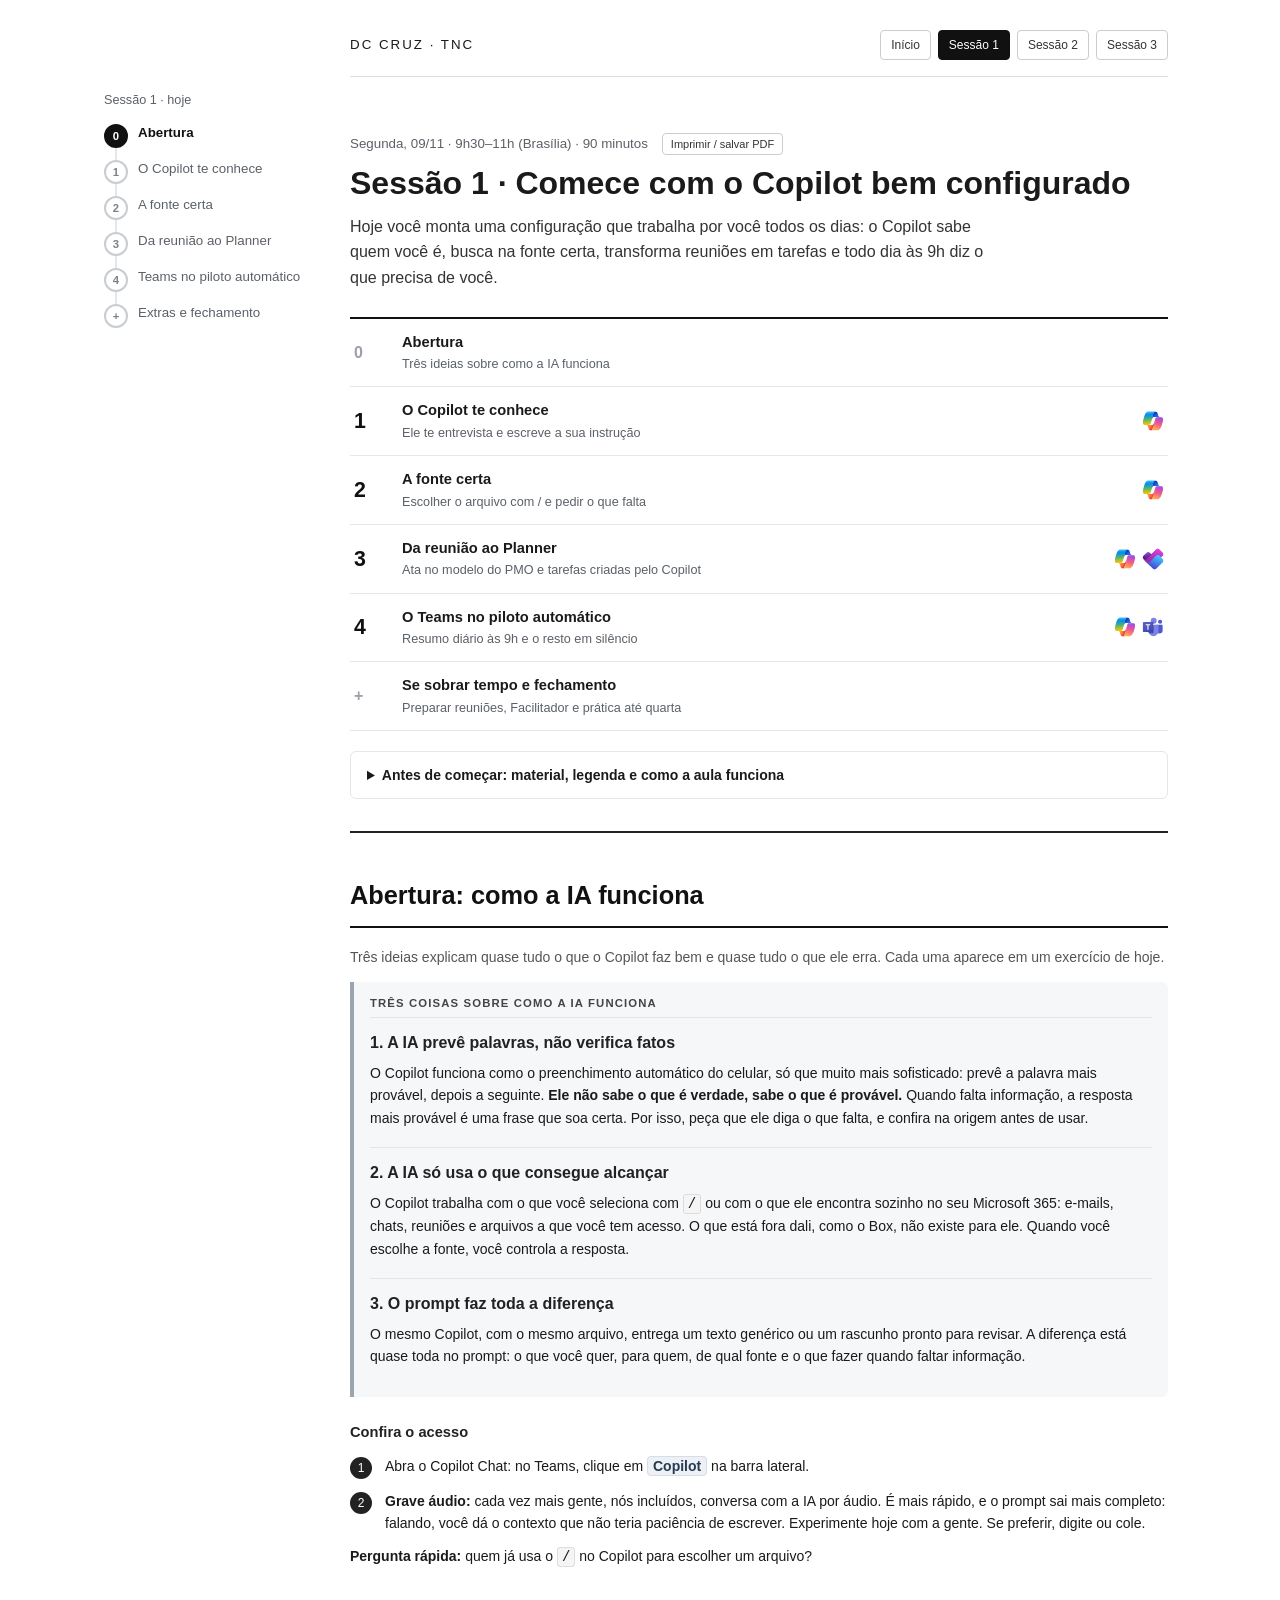
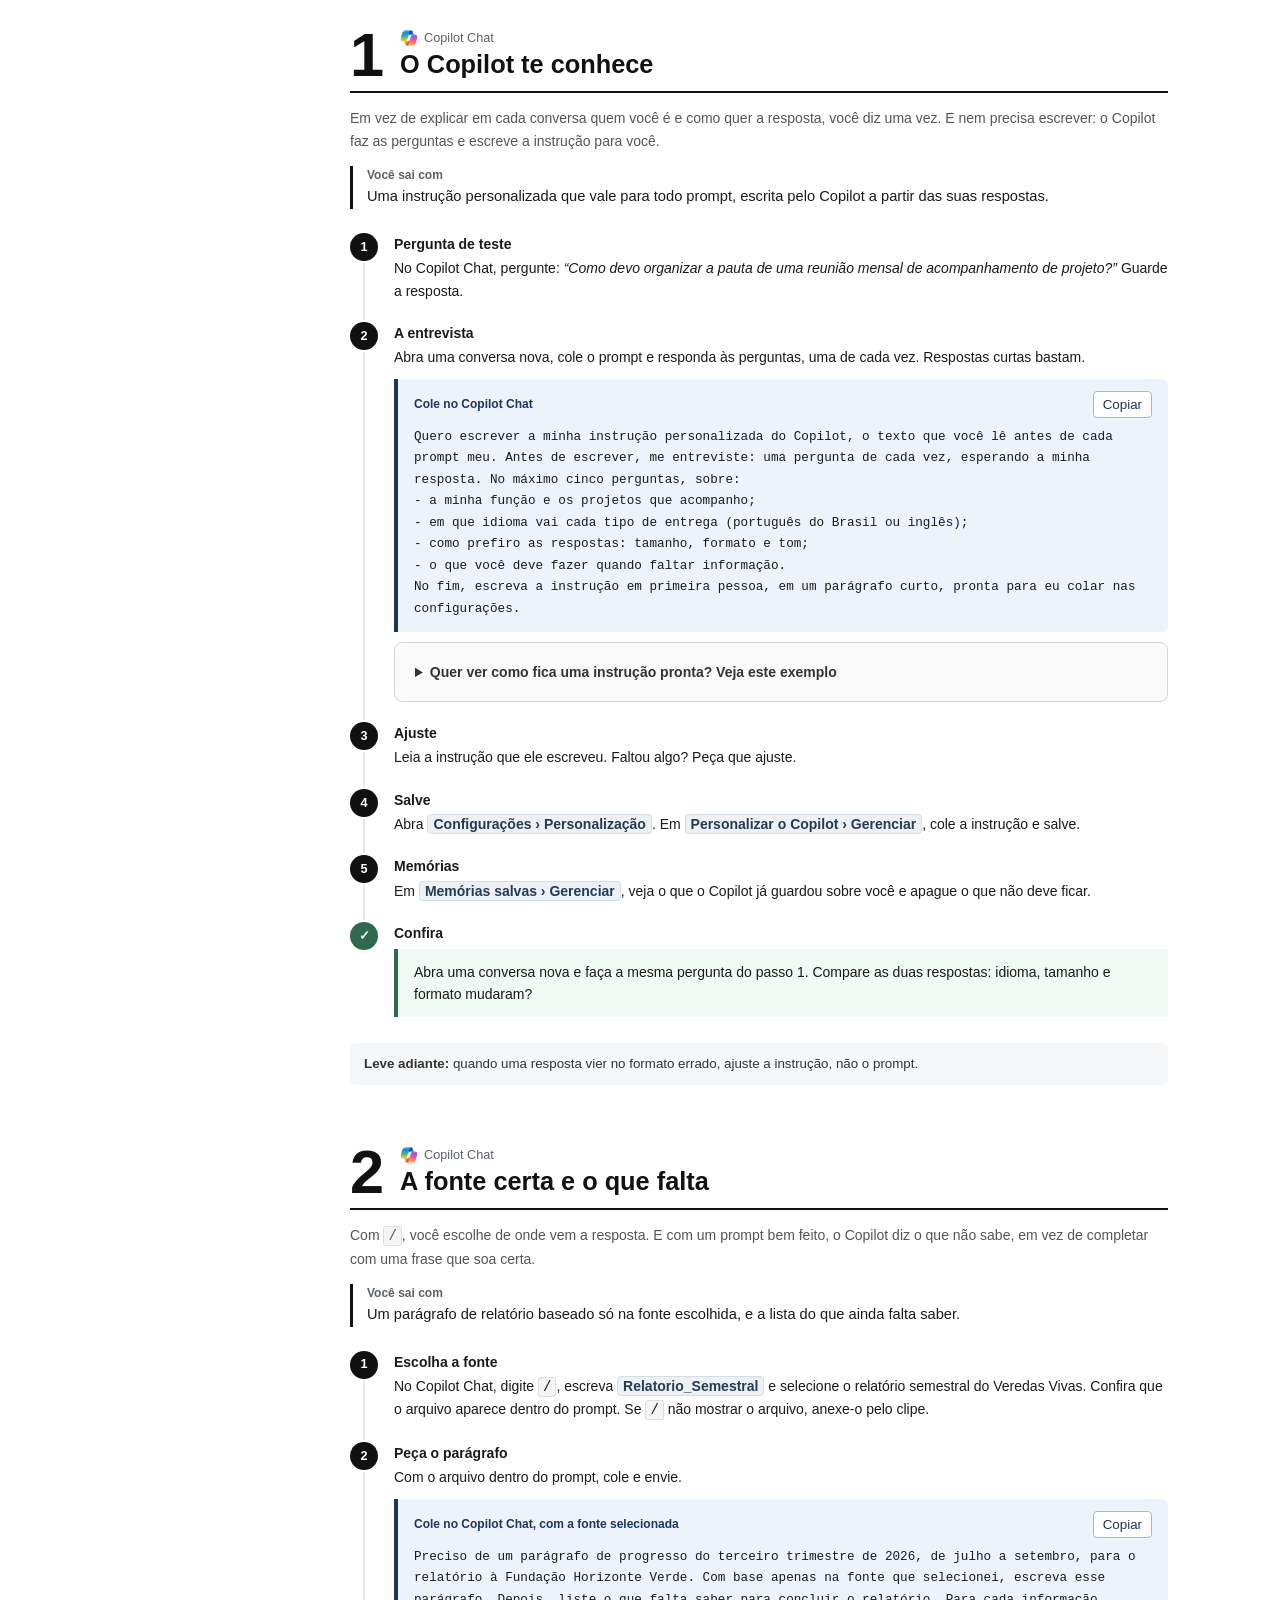
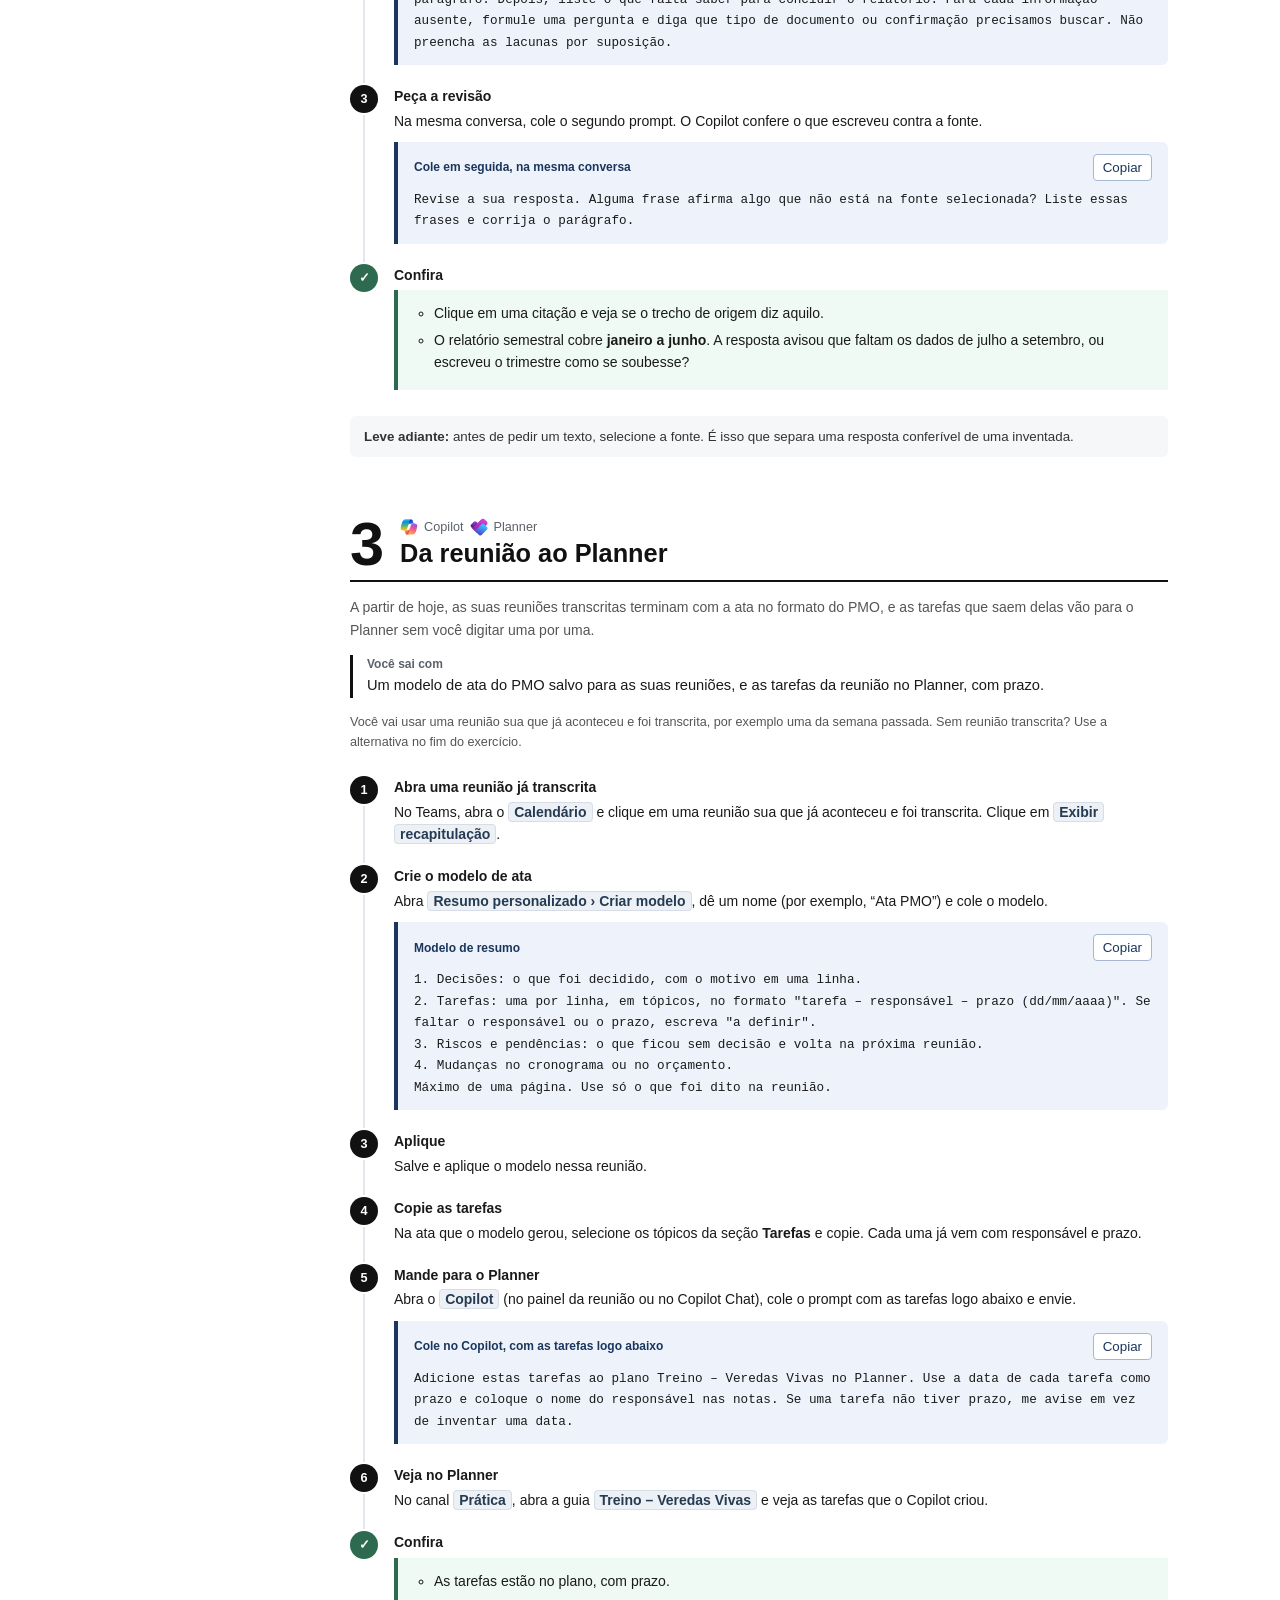
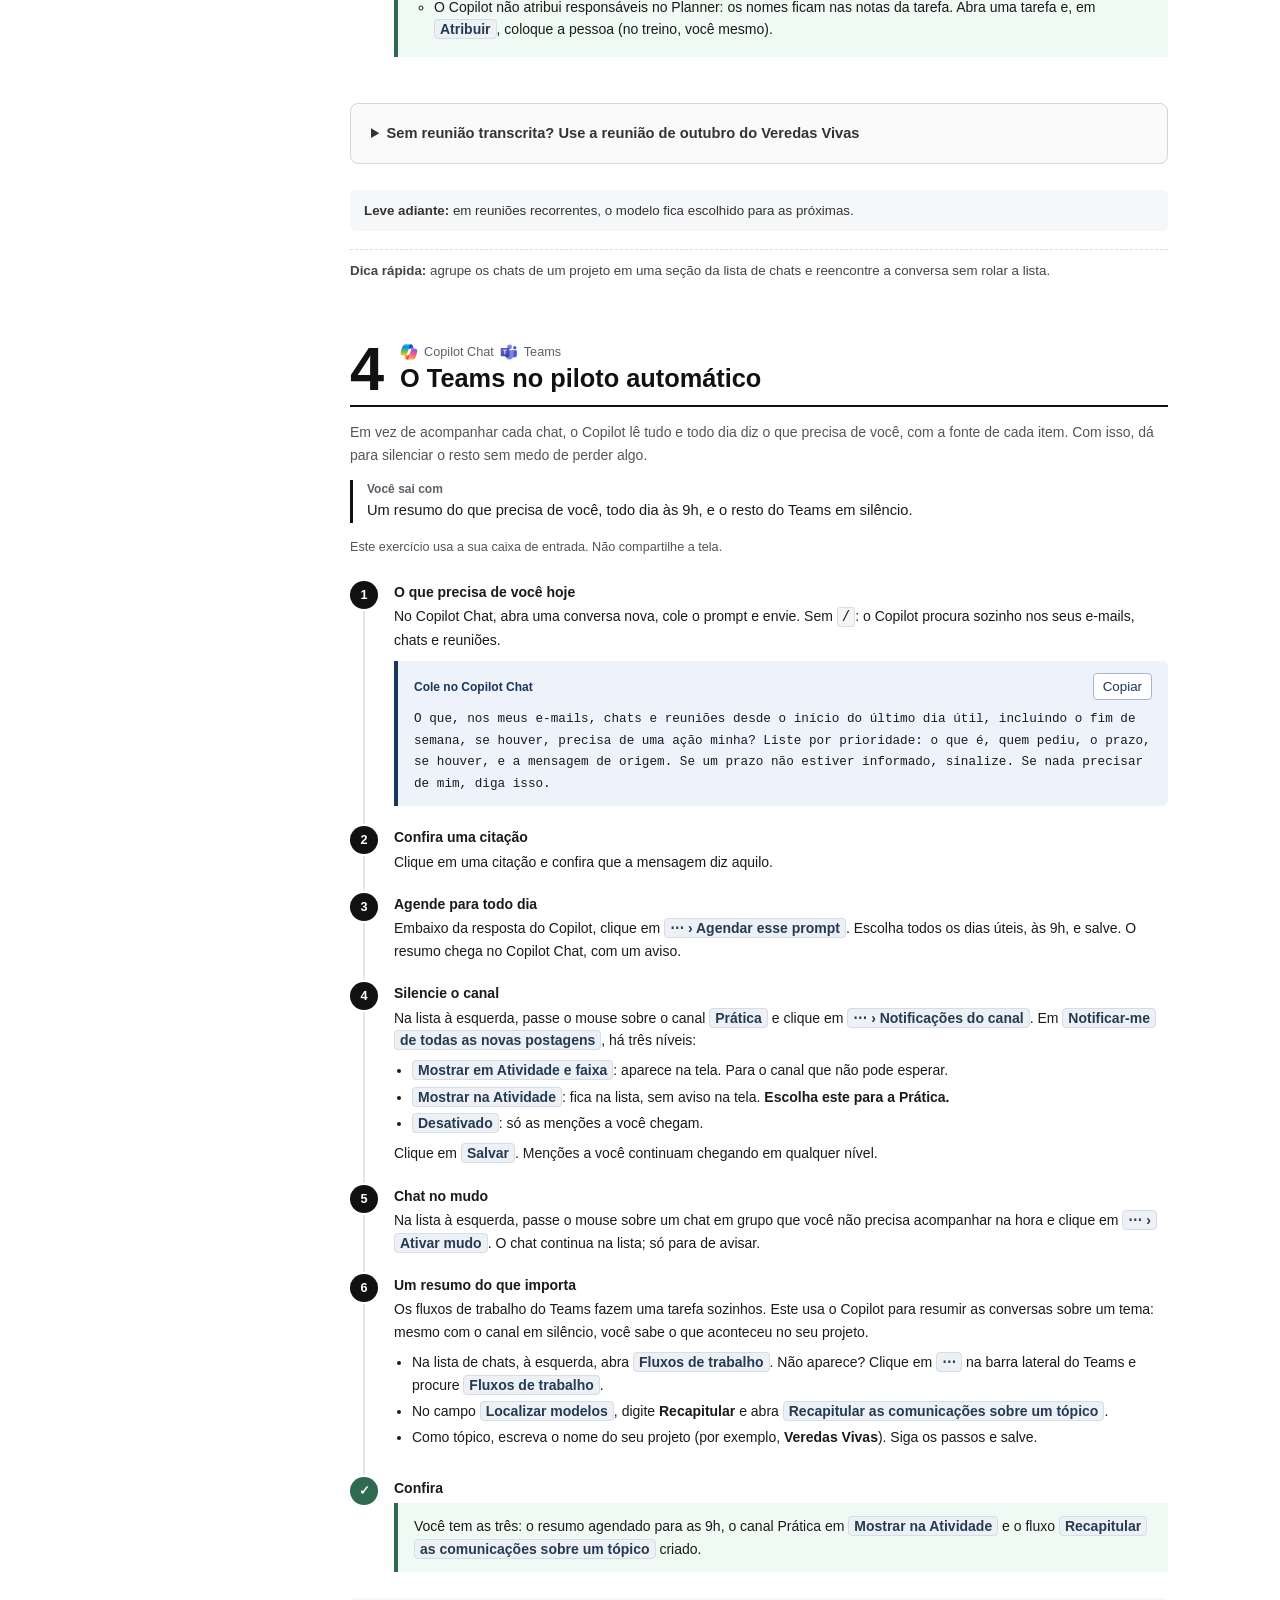
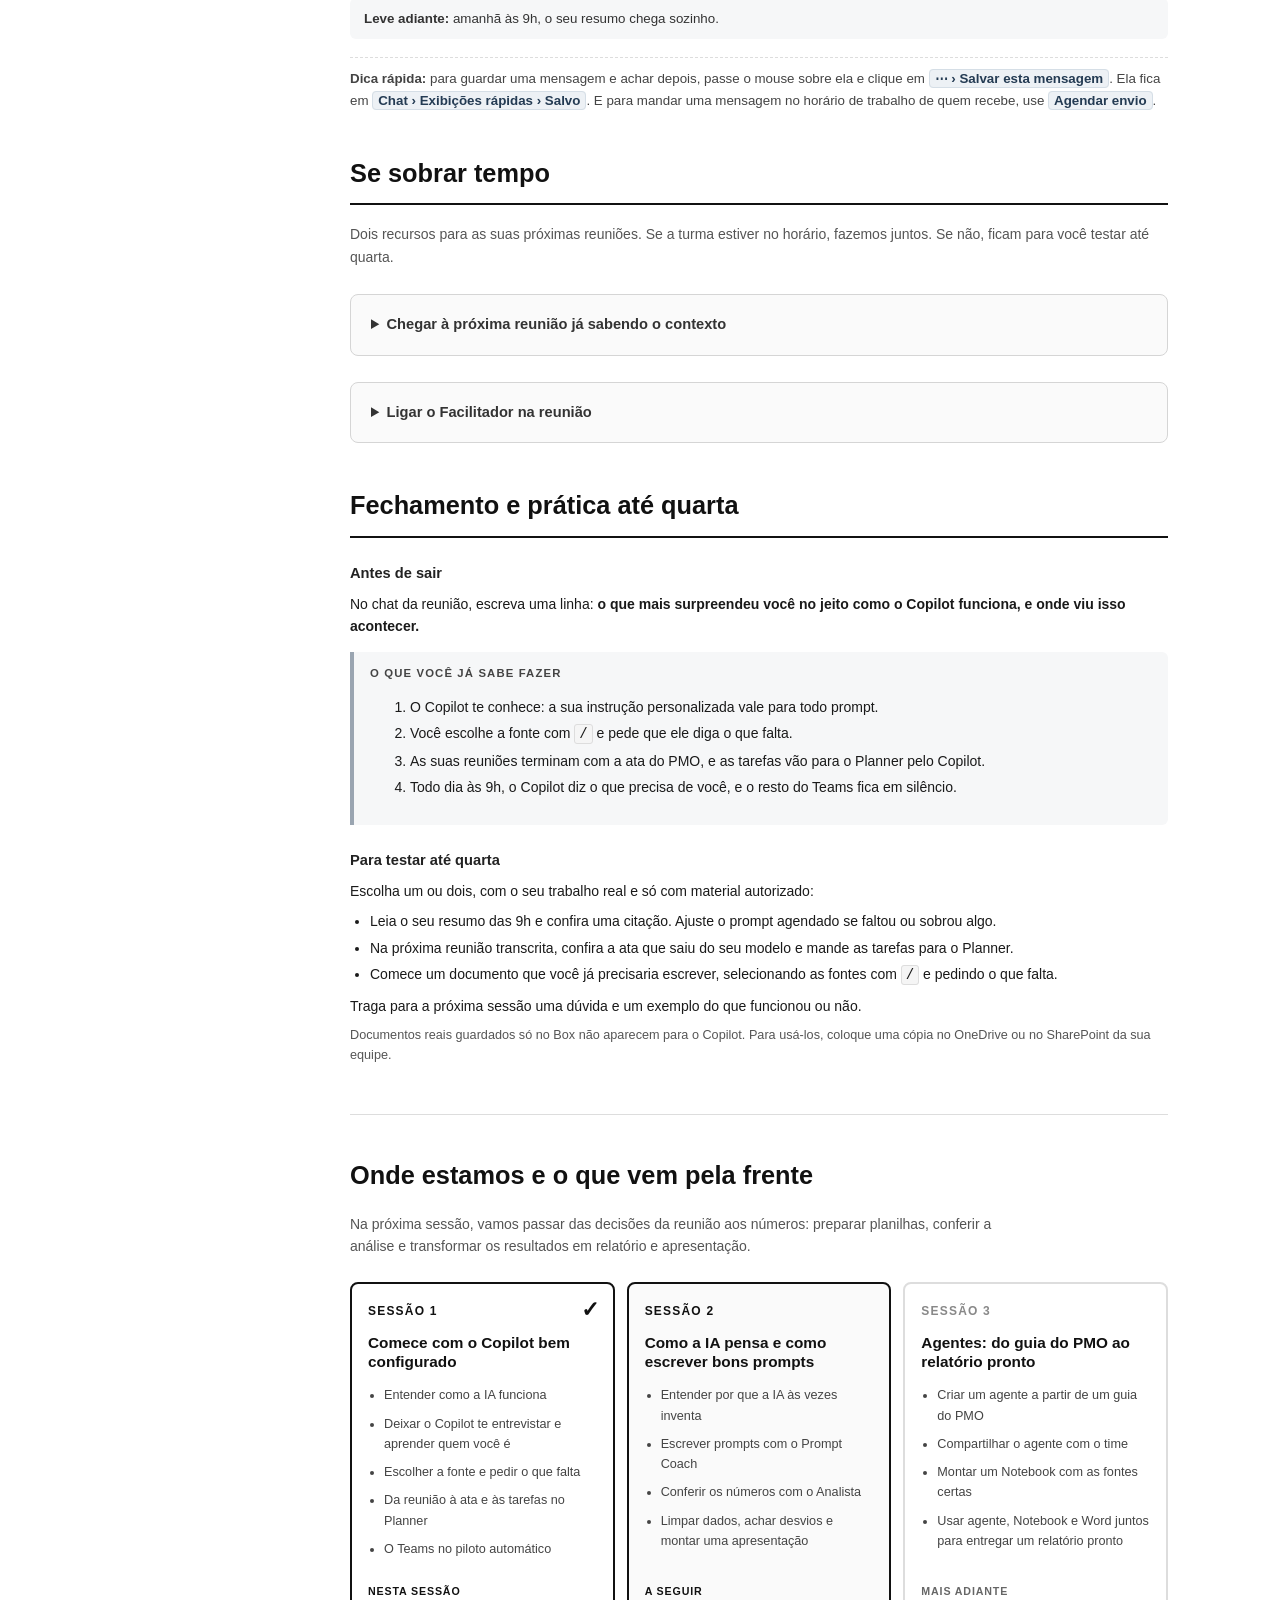
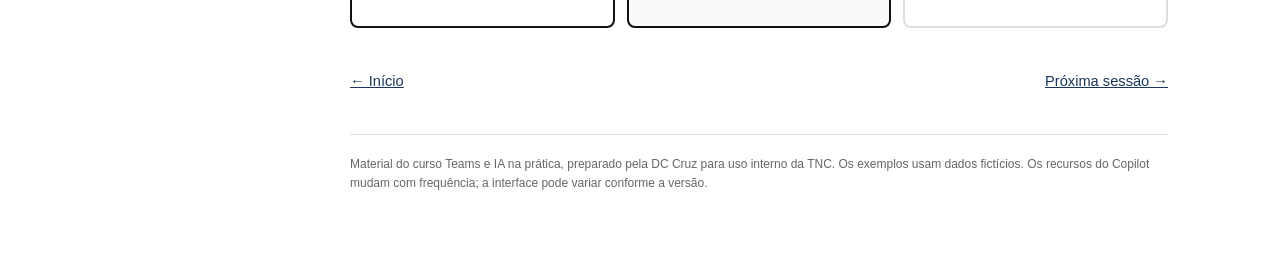
==== commit 8b0d7130: "Session 2 title: como escrever bons prompts Co-Authored-By: Claude Opus 5.5 <noreply@anthropic.com>" ====
--- a/sessao-1.html
+++ b/sessao-1.html
@@ -182,6 +182,6 @@
 <p>Traga para a próxima sessão uma dúvida e um exemplo do que funcionou ou não.</p>
 <p class="note">Documentos reais guardados só no Box não aparecem para o Copilot. Para usá-los, coloque uma cópia no OneDrive ou no SharePoint da sua equipe.</p>
 </section>
-<section aria-labelledby="recap-title" class="session-recap"><h2 id="recap-title">Onde estamos e o que vem pela frente</h2><p class="recap-intro">Na próxima sessão, vamos passar das decisões da reunião aos números: preparar planilhas, conferir a análise e transformar os resultados em relatório e apresentação.</p><div class="roadmap"><article class="roadmap-card completed"><span aria-hidden="true" class="roadmap-check">✓</span><div class="session-label">Sessão 1</div><h3 class="session-title-small"><a href="sessao-1.html">Comece com o Copilot bem configurado</a></h3><ul><li>Entender como a IA funciona</li><li>Deixar o Copilot te entrevistar e aprender quem você é</li><li>Escolher a fonte e pedir o que falta</li><li>Da reunião à ata e às tarefas no Planner</li><li>O Teams no piloto automático</li></ul><p class="status-tag">Nesta sessão</p></article><article class="roadmap-card current"><div class="session-label">Sessão 2</div><h3 class="session-title-small"><a href="sessao-2.html">Como a IA pensa e como pedir bem</a></h3><ul><li>Entender por que a IA às vezes inventa</li><li>Escrever prompts com o Prompt Coach</li><li>Conferir os números com o Analista</li><li>Limpar dados, achar desvios e montar uma apresentação</li></ul><p class="status-tag">A seguir</p></article><article class="roadmap-card upcoming"><div class="session-label">Sessão 3</div><h3 class="session-title-small"><a href="sessao-3.html">Agentes: do guia do PMO ao relatório pronto</a></h3><ul><li>Criar um agente a partir de um guia do PMO</li><li>Compartilhar o agente com o time</li><li>Montar um Notebook com as fontes certas</li><li>Usar agente, Notebook e Word juntos para entregar um relatório pronto</li></ul><p class="status-tag">Mais adiante</p></article></div></section><nav aria-label="Continuar" class="bottom-nav"><a href="index.html">← Início</a><a href="sessao-2.html">Próxima sessão →</a></nav><footer>Material do curso Teams e IA na prática, preparado pela DC Cruz para uso interno da TNC. Os exemplos usam dados fictícios. Os recursos do Copilot mudam com frequência; a interface pode variar conforme a versão.</footer>
+<section aria-labelledby="recap-title" class="session-recap"><h2 id="recap-title">Onde estamos e o que vem pela frente</h2><p class="recap-intro">Na próxima sessão, vamos passar das decisões da reunião aos números: preparar planilhas, conferir a análise e transformar os resultados em relatório e apresentação.</p><div class="roadmap"><article class="roadmap-card completed"><span aria-hidden="true" class="roadmap-check">✓</span><div class="session-label">Sessão 1</div><h3 class="session-title-small"><a href="sessao-1.html">Comece com o Copilot bem configurado</a></h3><ul><li>Entender como a IA funciona</li><li>Deixar o Copilot te entrevistar e aprender quem você é</li><li>Escolher a fonte e pedir o que falta</li><li>Da reunião à ata e às tarefas no Planner</li><li>O Teams no piloto automático</li></ul><p class="status-tag">Nesta sessão</p></article><article class="roadmap-card current"><div class="session-label">Sessão 2</div><h3 class="session-title-small"><a href="sessao-2.html">Como a IA pensa e como escrever bons prompts</a></h3><ul><li>Entender por que a IA às vezes inventa</li><li>Escrever prompts com o Prompt Coach</li><li>Conferir os números com o Analista</li><li>Limpar dados, achar desvios e montar uma apresentação</li></ul><p class="status-tag">A seguir</p></article><article class="roadmap-card upcoming"><div class="session-label">Sessão 3</div><h3 class="session-title-small"><a href="sessao-3.html">Agentes: do guia do PMO ao relatório pronto</a></h3><ul><li>Criar um agente a partir de um guia do PMO</li><li>Compartilhar o agente com o time</li><li>Montar um Notebook com as fontes certas</li><li>Usar agente, Notebook e Word juntos para entregar um relatório pronto</li></ul><p class="status-tag">Mais adiante</p></article></div></section><nav aria-label="Continuar" class="bottom-nav"><a href="index.html">← Início</a><a href="sessao-2.html">Próxima sessão →</a></nav><footer>Material do curso Teams e IA na prática, preparado pela DC Cruz para uso interno da TNC. Os exemplos usam dados fictícios. Os recursos do Copilot mudam com frequência; a interface pode variar conforme a versão.</footer>
 </div>
 <span aria-live="polite" class="sr-only" role="status"></span></body></html>
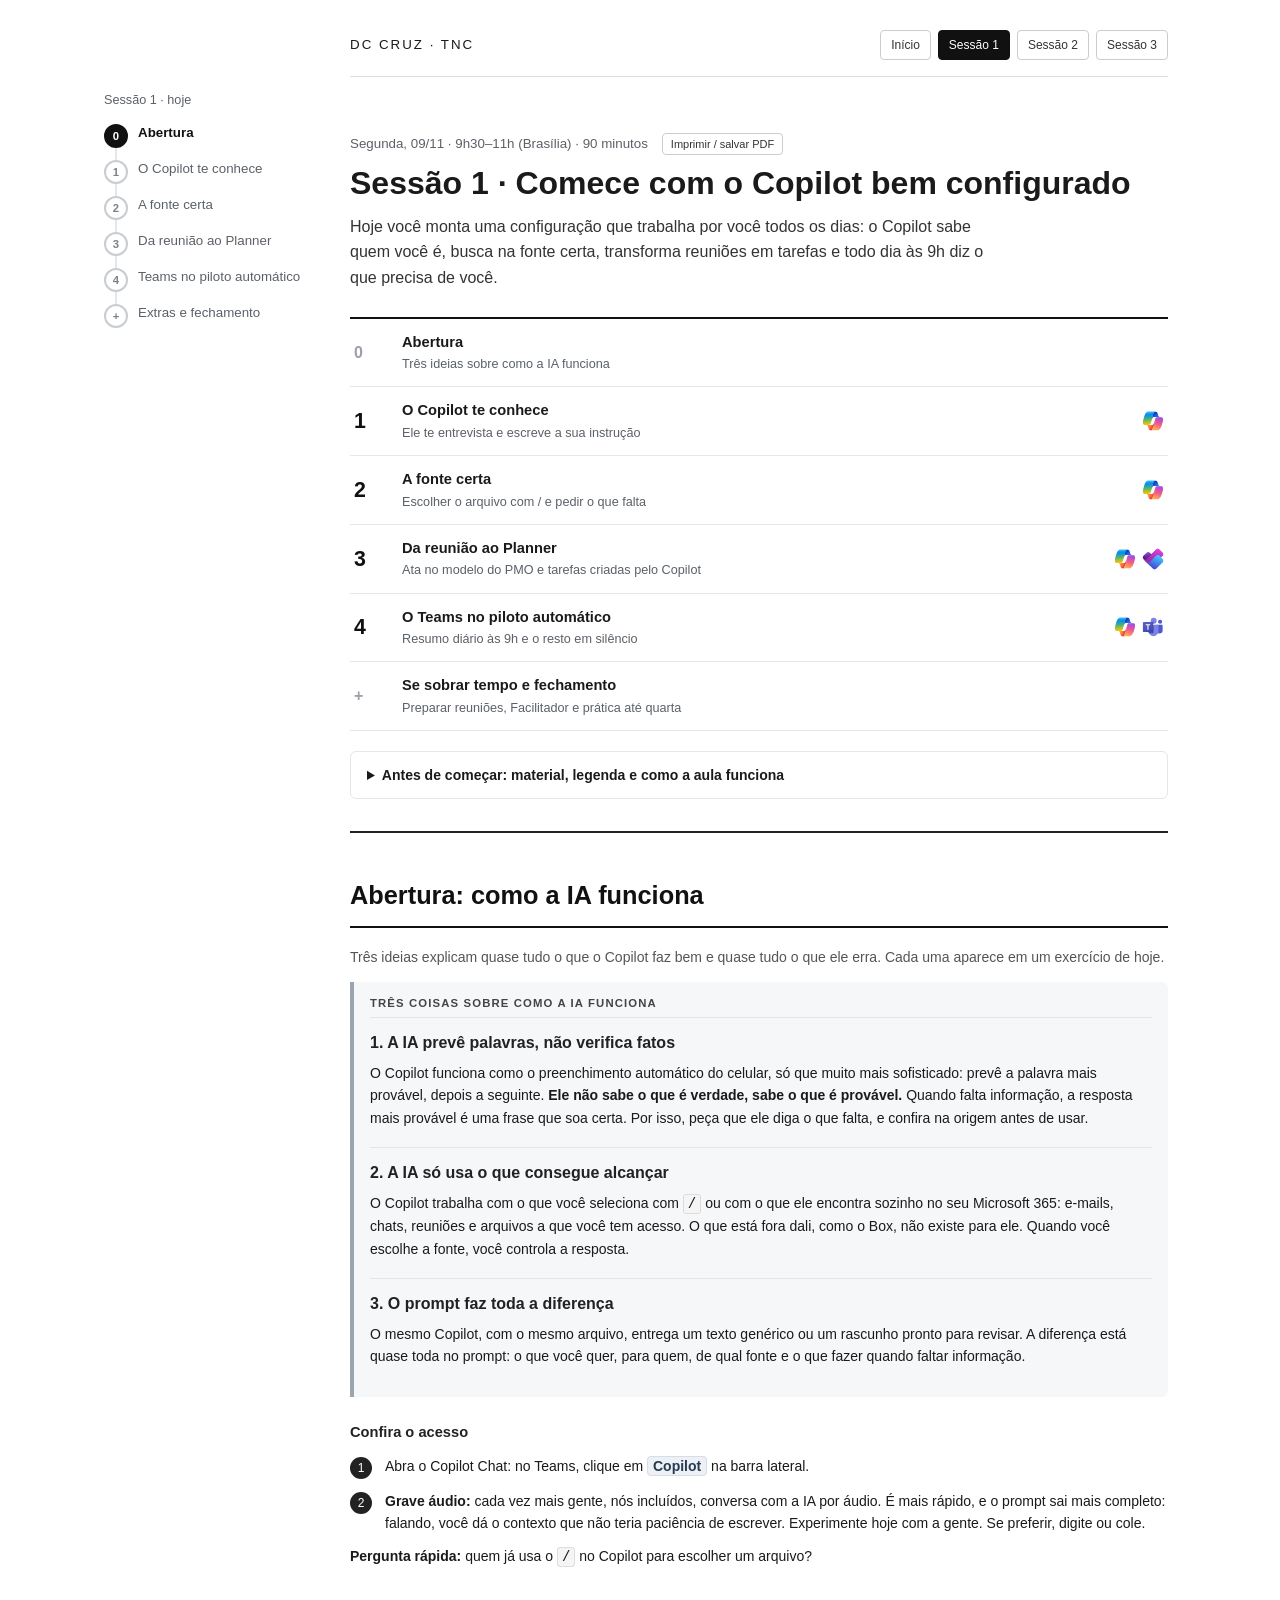
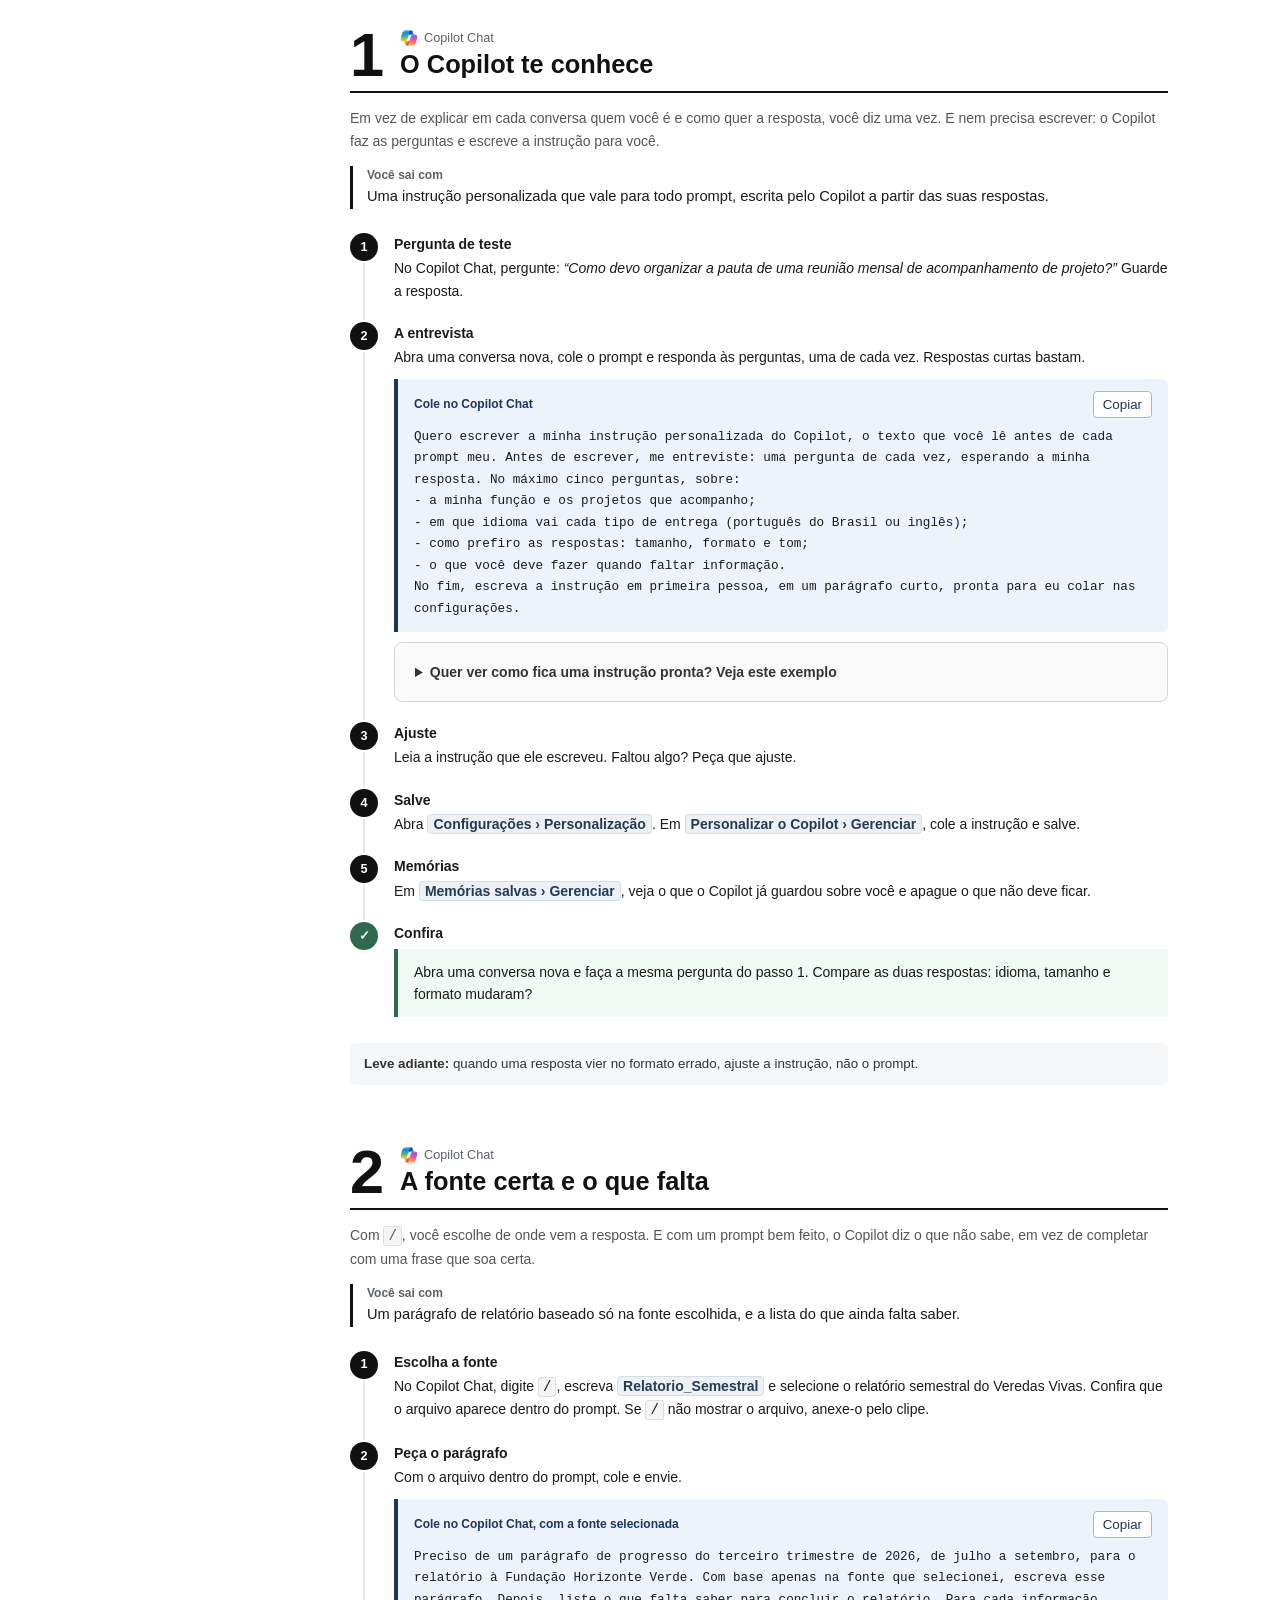
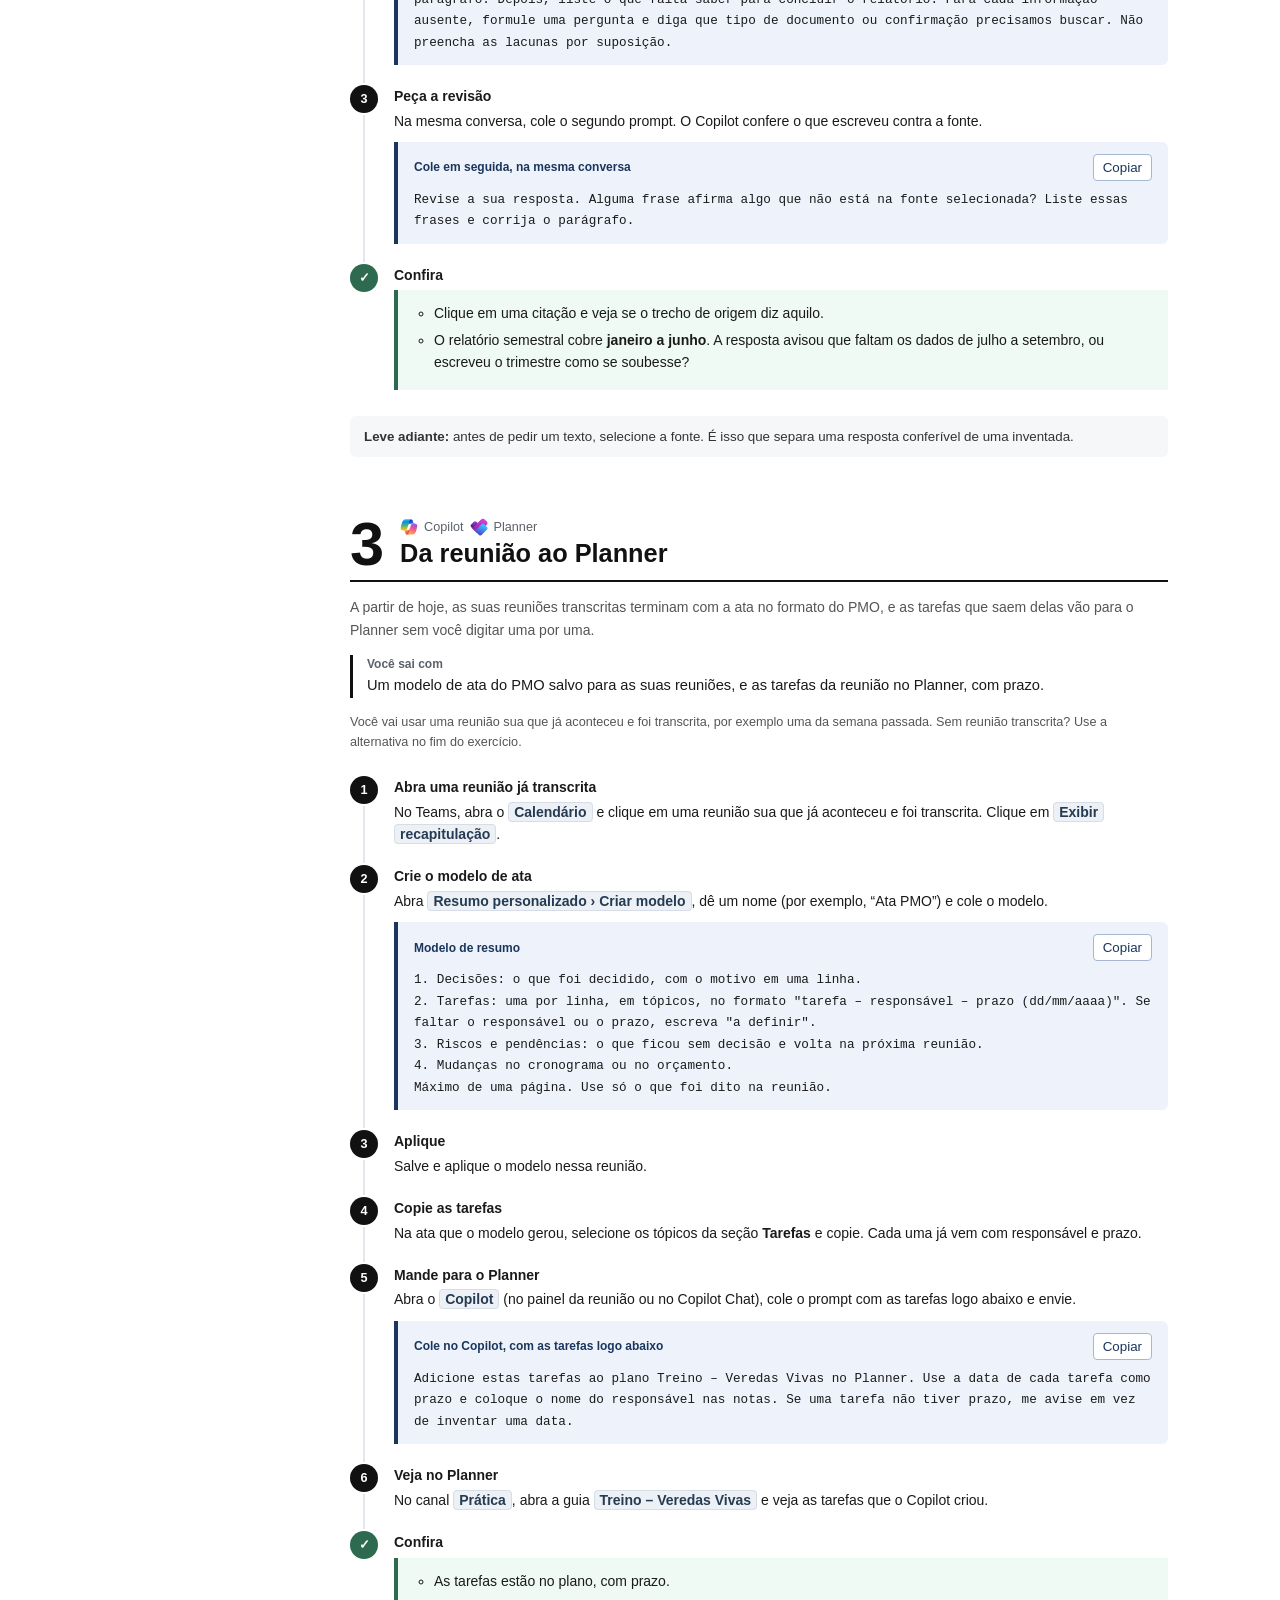
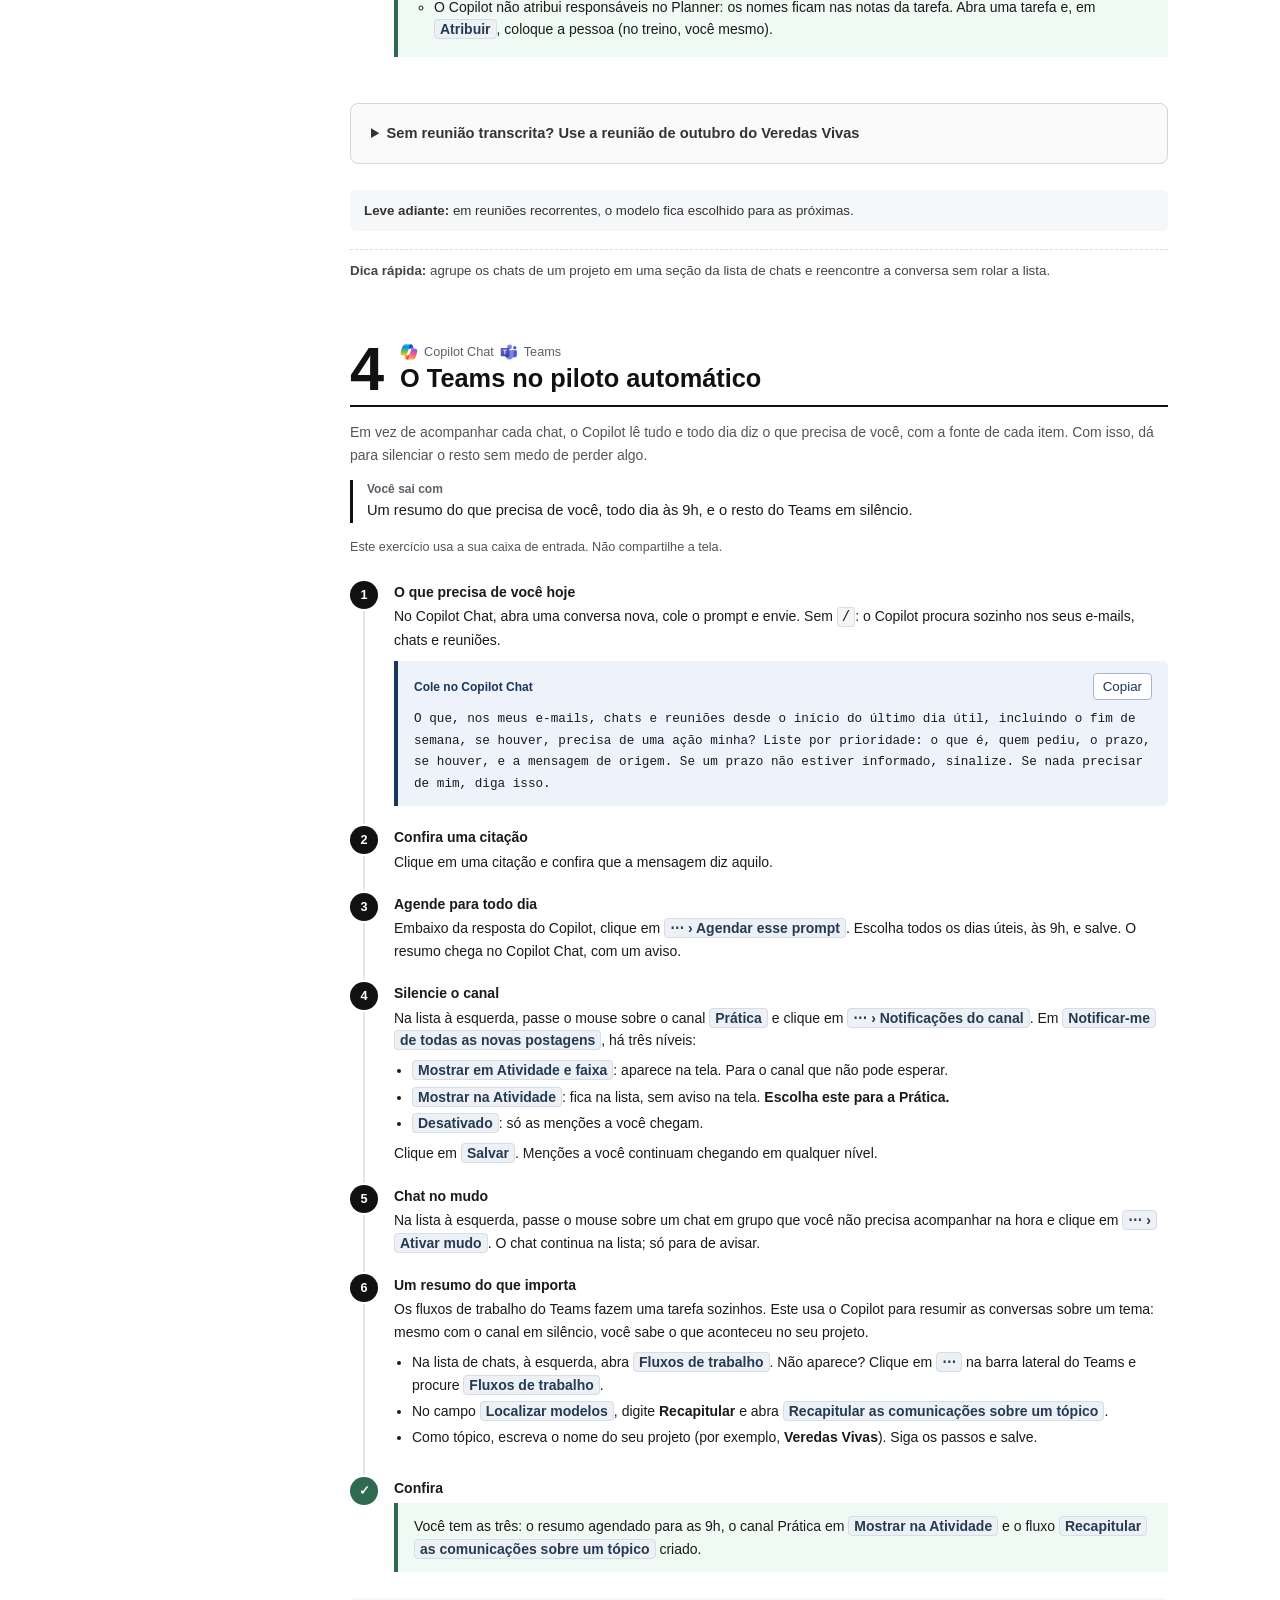
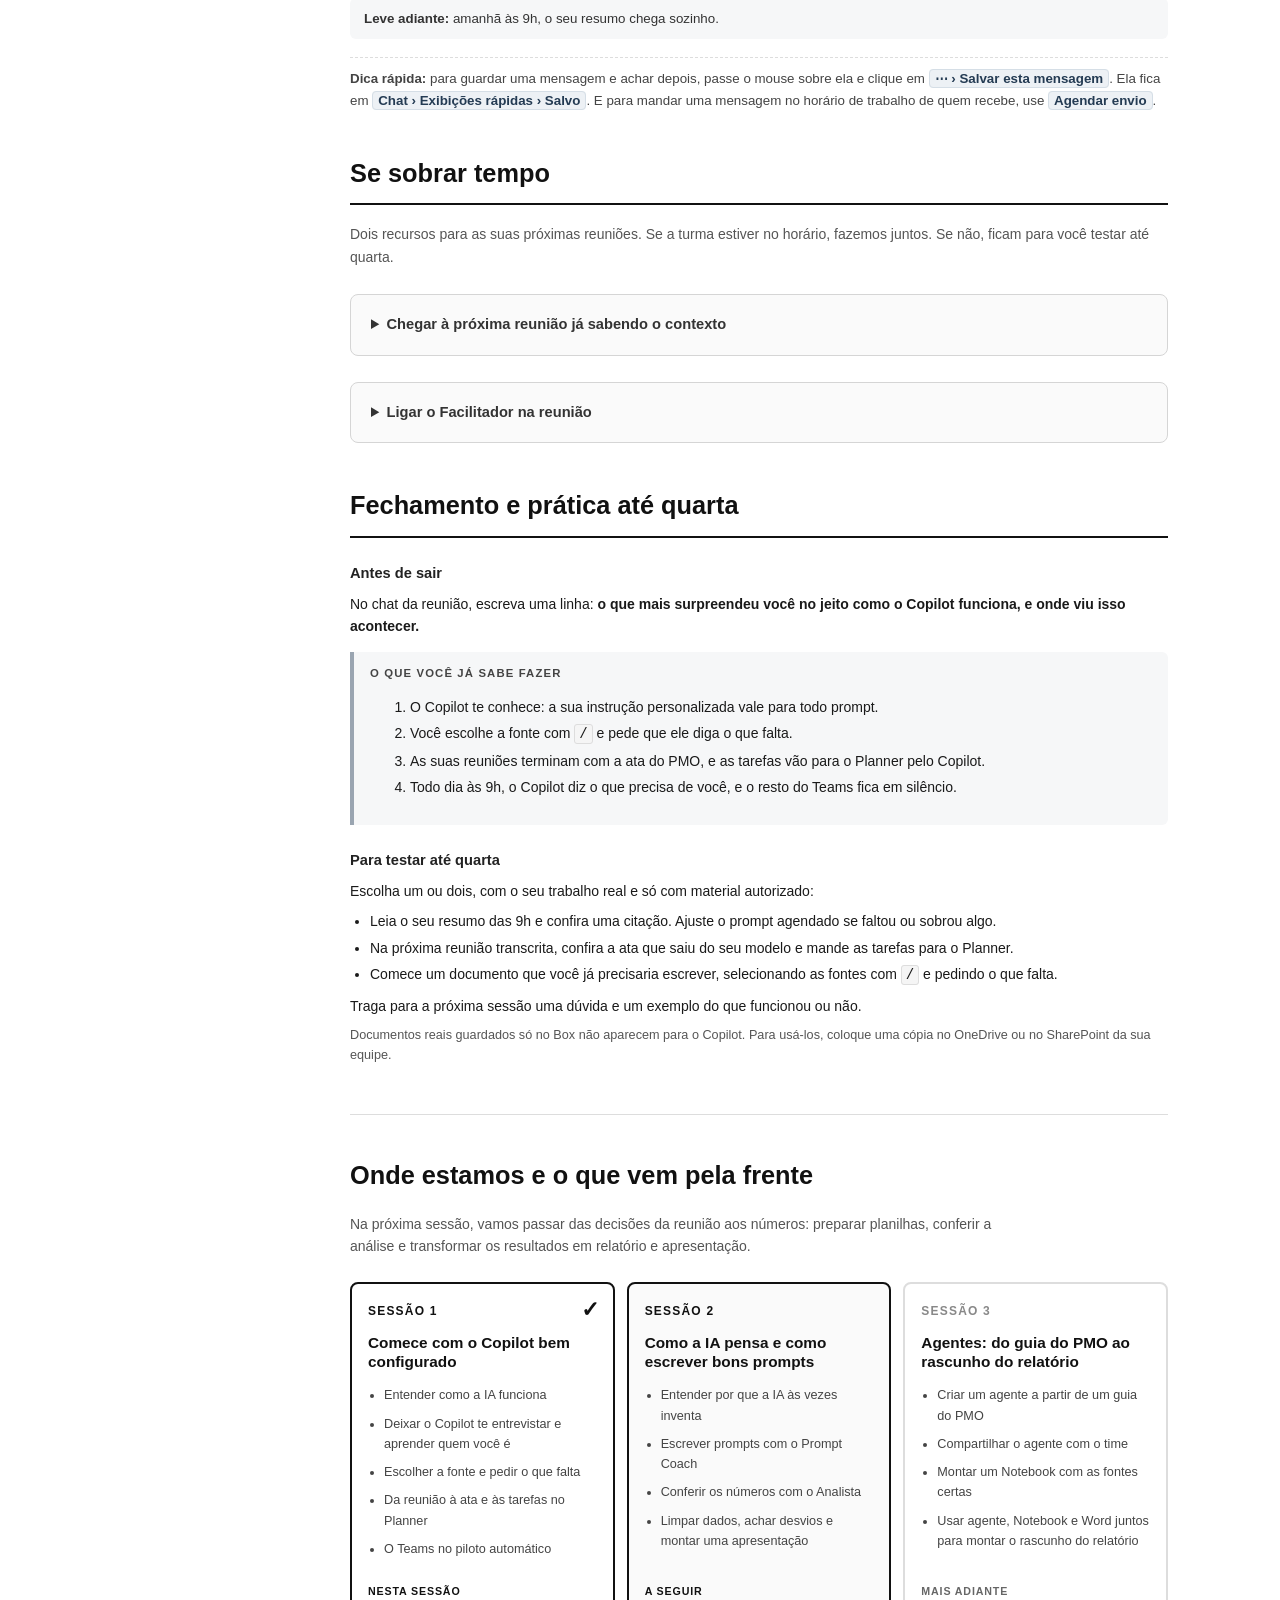
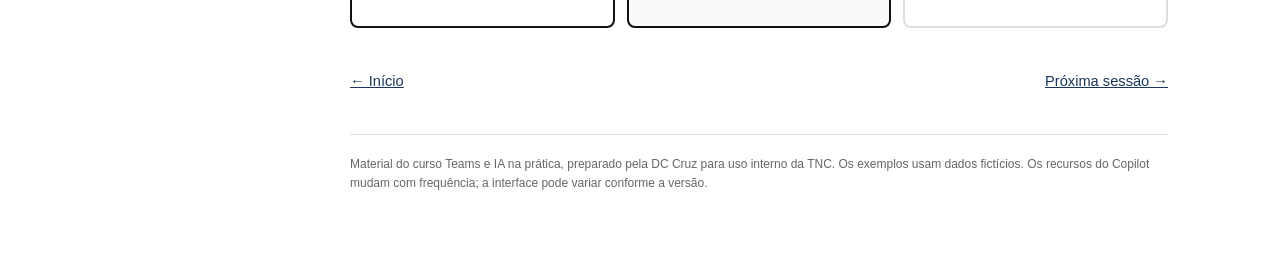
==== commit 09394196: "Session 3: rascunho instead of relatório pronto; scheduled prompt is automation, not an agent; Criar" ====
--- a/sessao-1.html
+++ b/sessao-1.html
@@ -1,6 +1,6 @@
 <!DOCTYPE html>
 
-<html lang="pt-BR"><head><meta charset="utf-8"/><meta content="width=device-width,initial-scale=1,viewport-fit=cover" name="viewport"/><meta content="noindex,nofollow" name="robots"/><link href="style.css?v=20261108" rel="stylesheet"/><script defer="" src="app.js?v=20261108"></script><title>Teams e IA na Prática · TNC · Sessão 1</title></head><body class="rail-page"><a class="skip" href="#conteudo">Ir para o conteúdo</a>
+<html lang="pt-BR"><head><meta charset="utf-8"/><meta content="width=device-width,initial-scale=1,viewport-fit=cover" name="viewport"/><meta content="noindex,nofollow" name="robots"/><link href="style.css?v=20261111b" rel="stylesheet"/><script defer="" src="app.js?v=20261111b"></script><title>Teams e IA na Prática · TNC · Sessão 1</title></head><body class="rail-page"><a class="skip" href="#conteudo">Ir para o conteúdo</a>
 <nav aria-label="Exercícios desta sessão" class="session-rail" id="session-rail"><p class="lbl">Sessão 1 · hoje</p><ol><li><a data-s="abertura" href="#abertura"><span class="dot">0</span><span>Abertura</span></a></li><li><a data-s="preferencias" href="#preferencias"><span class="dot">1</span><span>O Copilot te conhece</span></a></li><li><a data-s="fontes" href="#fontes"><span class="dot">2</span><span>A fonte certa</span></a></li><li><a data-s="reuniao" href="#reuniao"><span class="dot">3</span><span>Da reunião ao Planner</span></a></li><li><a data-s="piloto" href="#piloto"><span class="dot">4</span><span>Teams no piloto automático</span></a></li><li><a data-s="extra" href="#extra"><span class="dot">+</span><span>Extras e fechamento</span></a></li></ol></nav>
 <div class="wrap">
 <div class="top">
@@ -182,6 +182,6 @@
 <p>Traga para a próxima sessão uma dúvida e um exemplo do que funcionou ou não.</p>
 <p class="note">Documentos reais guardados só no Box não aparecem para o Copilot. Para usá-los, coloque uma cópia no OneDrive ou no SharePoint da sua equipe.</p>
 </section>
-<section aria-labelledby="recap-title" class="session-recap"><h2 id="recap-title">Onde estamos e o que vem pela frente</h2><p class="recap-intro">Na próxima sessão, vamos passar das decisões da reunião aos números: preparar planilhas, conferir a análise e transformar os resultados em relatório e apresentação.</p><div class="roadmap"><article class="roadmap-card completed"><span aria-hidden="true" class="roadmap-check">✓</span><div class="session-label">Sessão 1</div><h3 class="session-title-small"><a href="sessao-1.html">Comece com o Copilot bem configurado</a></h3><ul><li>Entender como a IA funciona</li><li>Deixar o Copilot te entrevistar e aprender quem você é</li><li>Escolher a fonte e pedir o que falta</li><li>Da reunião à ata e às tarefas no Planner</li><li>O Teams no piloto automático</li></ul><p class="status-tag">Nesta sessão</p></article><article class="roadmap-card current"><div class="session-label">Sessão 2</div><h3 class="session-title-small"><a href="sessao-2.html">Como a IA pensa e como escrever bons prompts</a></h3><ul><li>Entender por que a IA às vezes inventa</li><li>Escrever prompts com o Prompt Coach</li><li>Conferir os números com o Analista</li><li>Limpar dados, achar desvios e montar uma apresentação</li></ul><p class="status-tag">A seguir</p></article><article class="roadmap-card upcoming"><div class="session-label">Sessão 3</div><h3 class="session-title-small"><a href="sessao-3.html">Agentes: do guia do PMO ao relatório pronto</a></h3><ul><li>Criar um agente a partir de um guia do PMO</li><li>Compartilhar o agente com o time</li><li>Montar um Notebook com as fontes certas</li><li>Usar agente, Notebook e Word juntos para entregar um relatório pronto</li></ul><p class="status-tag">Mais adiante</p></article></div></section><nav aria-label="Continuar" class="bottom-nav"><a href="index.html">← Início</a><a href="sessao-2.html">Próxima sessão →</a></nav><footer>Material do curso Teams e IA na prática, preparado pela DC Cruz para uso interno da TNC. Os exemplos usam dados fictícios. Os recursos do Copilot mudam com frequência; a interface pode variar conforme a versão.</footer>
+<section aria-labelledby="recap-title" class="session-recap"><h2 id="recap-title">Onde estamos e o que vem pela frente</h2><p class="recap-intro">Na próxima sessão, vamos passar das decisões da reunião aos números: preparar planilhas, conferir a análise e transformar os resultados em relatório e apresentação.</p><div class="roadmap"><article class="roadmap-card completed"><span aria-hidden="true" class="roadmap-check">✓</span><div class="session-label">Sessão 1</div><h3 class="session-title-small"><a href="sessao-1.html">Comece com o Copilot bem configurado</a></h3><ul><li>Entender como a IA funciona</li><li>Deixar o Copilot te entrevistar e aprender quem você é</li><li>Escolher a fonte e pedir o que falta</li><li>Da reunião à ata e às tarefas no Planner</li><li>O Teams no piloto automático</li></ul><p class="status-tag">Nesta sessão</p></article><article class="roadmap-card current"><div class="session-label">Sessão 2</div><h3 class="session-title-small"><a href="sessao-2.html">Como a IA pensa e como escrever bons prompts</a></h3><ul><li>Entender por que a IA às vezes inventa</li><li>Escrever prompts com o Prompt Coach</li><li>Conferir os números com o Analista</li><li>Limpar dados, achar desvios e montar uma apresentação</li></ul><p class="status-tag">A seguir</p></article><article class="roadmap-card upcoming"><div class="session-label">Sessão 3</div><h3 class="session-title-small"><a href="sessao-3.html">Agentes: do guia do PMO ao rascunho do relatório</a></h3><ul><li>Criar um agente a partir de um guia do PMO</li><li>Compartilhar o agente com o time</li><li>Montar um Notebook com as fontes certas</li><li>Usar agente, Notebook e Word juntos para montar o rascunho do relatório</li></ul><p class="status-tag">Mais adiante</p></article></div></section><nav aria-label="Continuar" class="bottom-nav"><a href="index.html">← Início</a><a href="sessao-2.html">Próxima sessão →</a></nav><footer>Material do curso Teams e IA na prática, preparado pela DC Cruz para uso interno da TNC. Os exemplos usam dados fictícios. Os recursos do Copilot mudam com frequência; a interface pode variar conforme a versão.</footer>
 </div>
 <span aria-live="polite" class="sr-only" role="status"></span></body></html>
--- a/style.css
+++ b/style.css
@@ -252,3 +252,7 @@
 .file-chip{display:inline-flex;align-items:center;gap:5px;font:700 9pt Arial,sans-serif;color:#1f2a37;background:#fff;border:1px solid #b9c3cf;border-radius:14px;padding:1px 9px 1px 5px;vertical-align:1px}
 .file-chip img{width:14px;height:14px}
 .inline-icon{width:16px;height:16px;vertical-align:-3px;margin-right:4px}
+
+tr.hl td{background:#fdf8e7;font-weight:600;border-left:0}
+tr.hl td:first-child{box-shadow:inset 4px 0 0 #B8860B}
+.where-tag{display:inline-block;font-size:8.5pt;font-weight:700;color:#1f2a37;background:#eef1f5;border:1px solid #d5dbe3;border-radius:10px;padding:0 8px;margin-right:8px;vertical-align:1px}
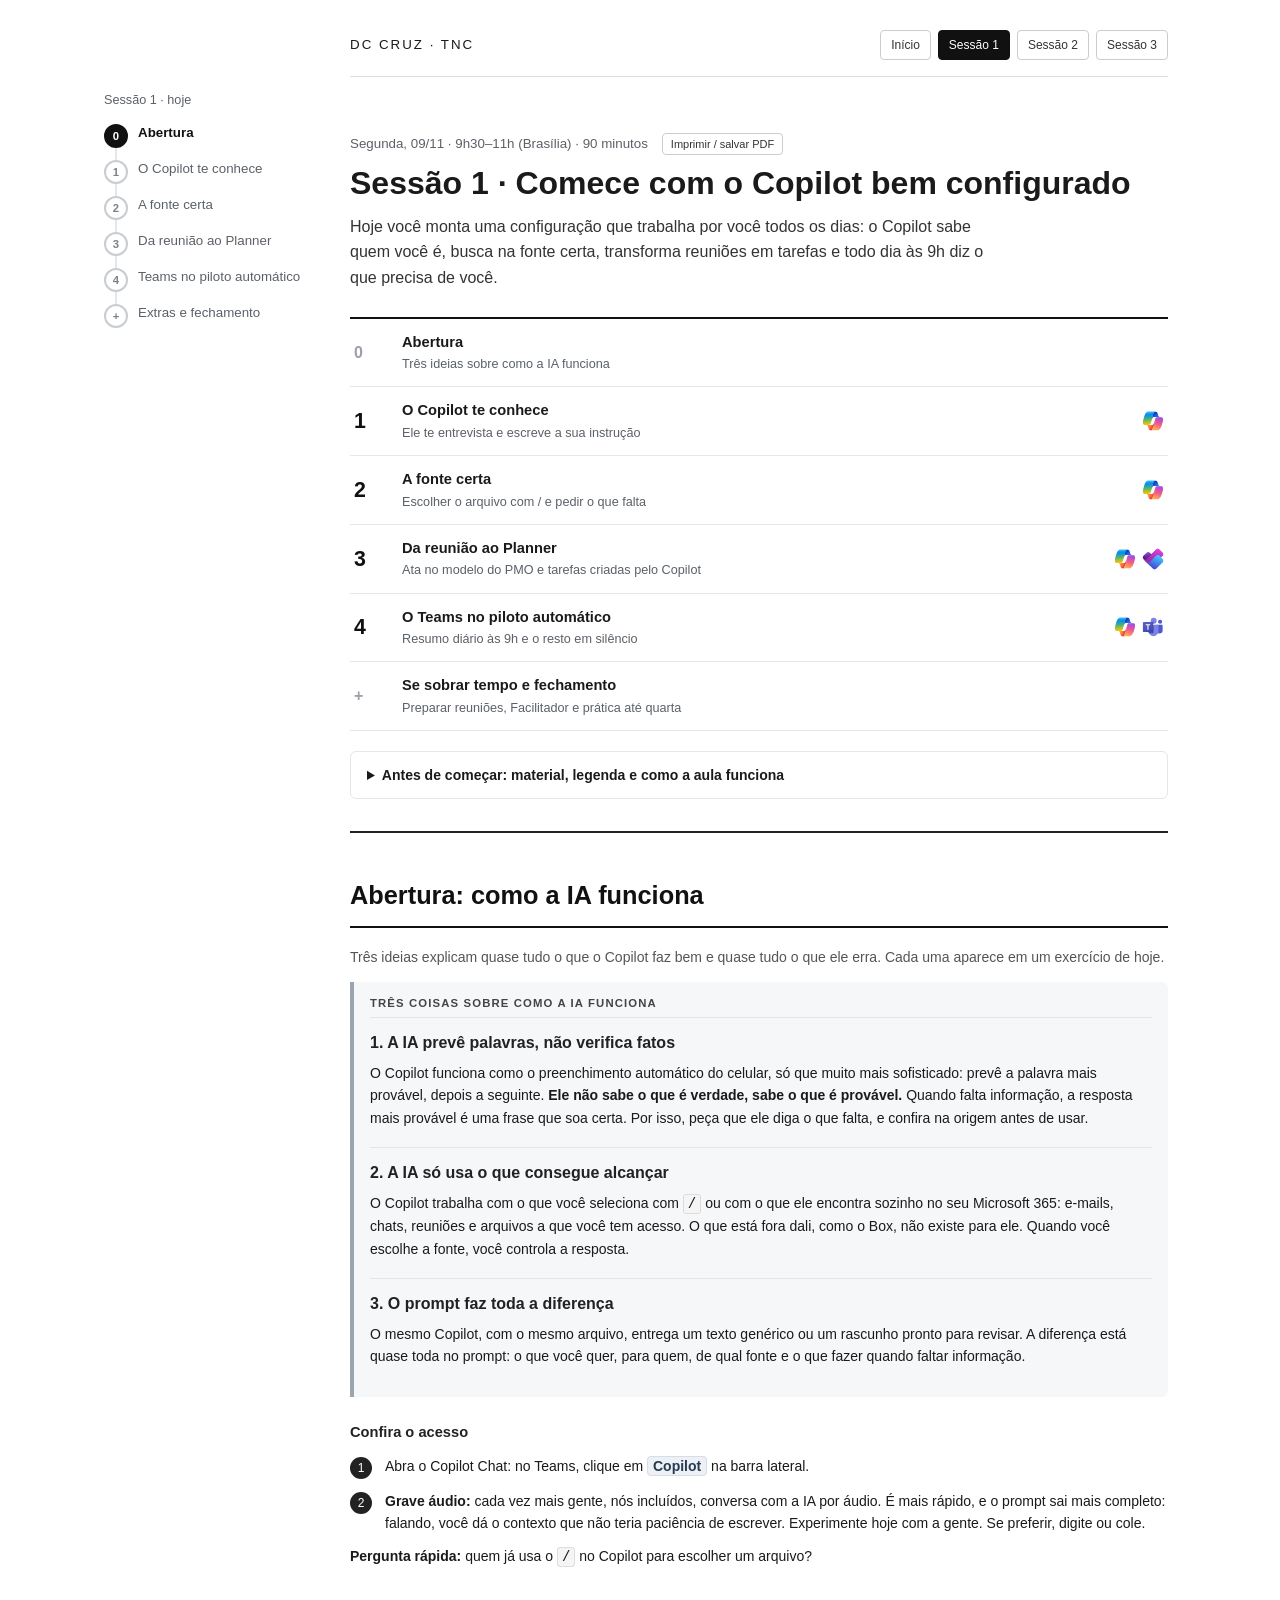
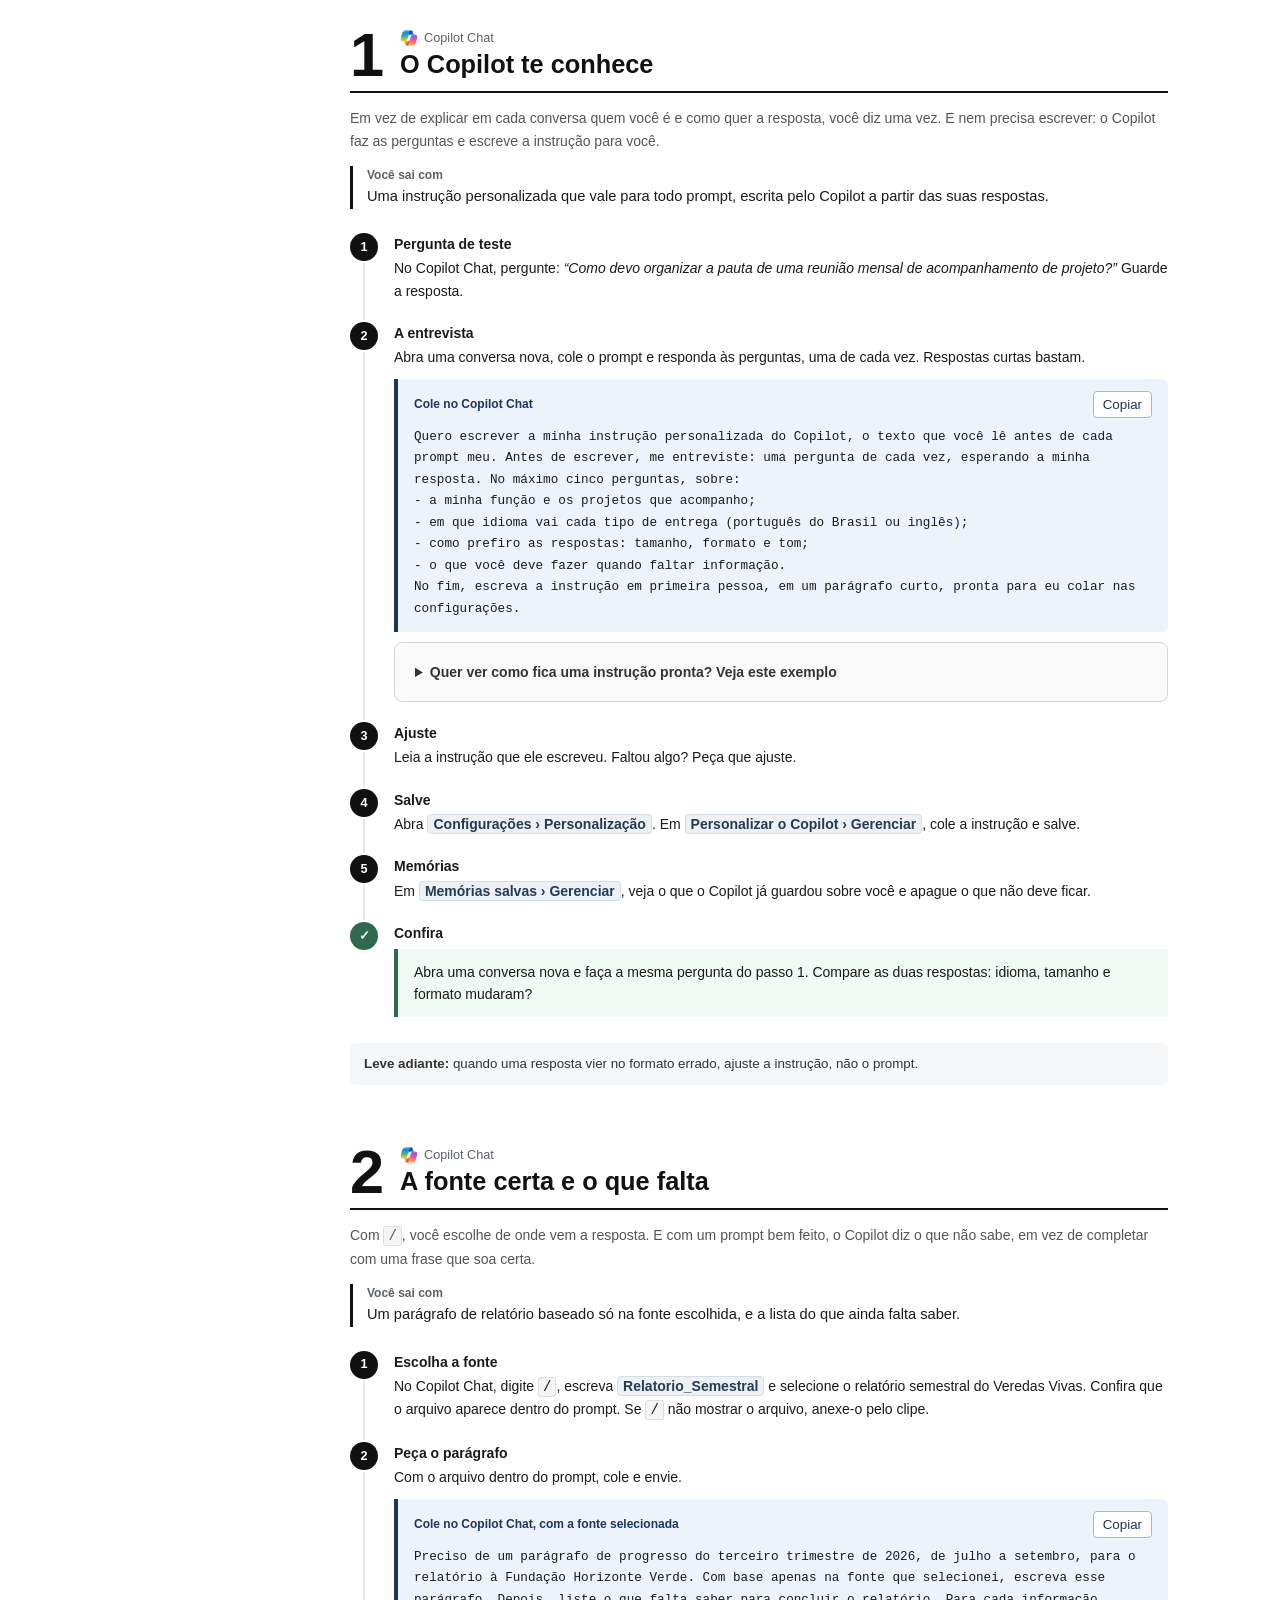
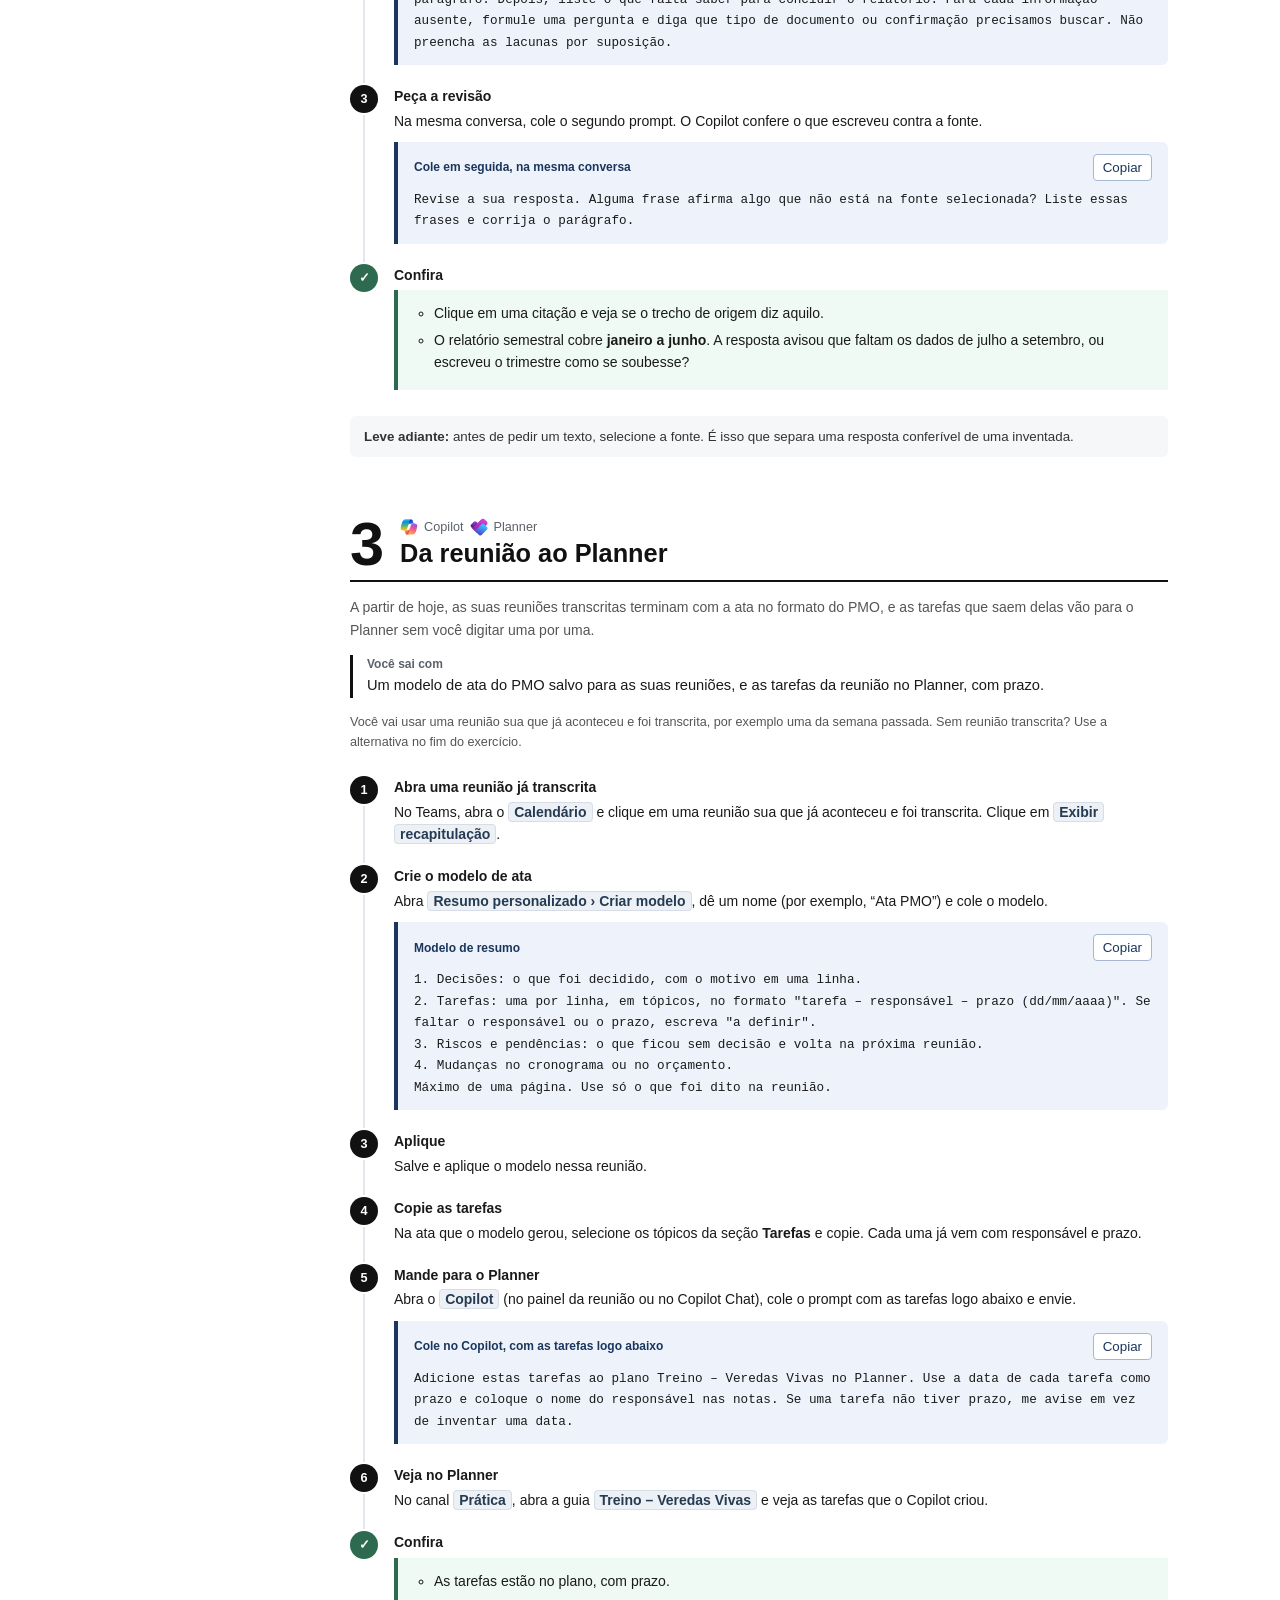
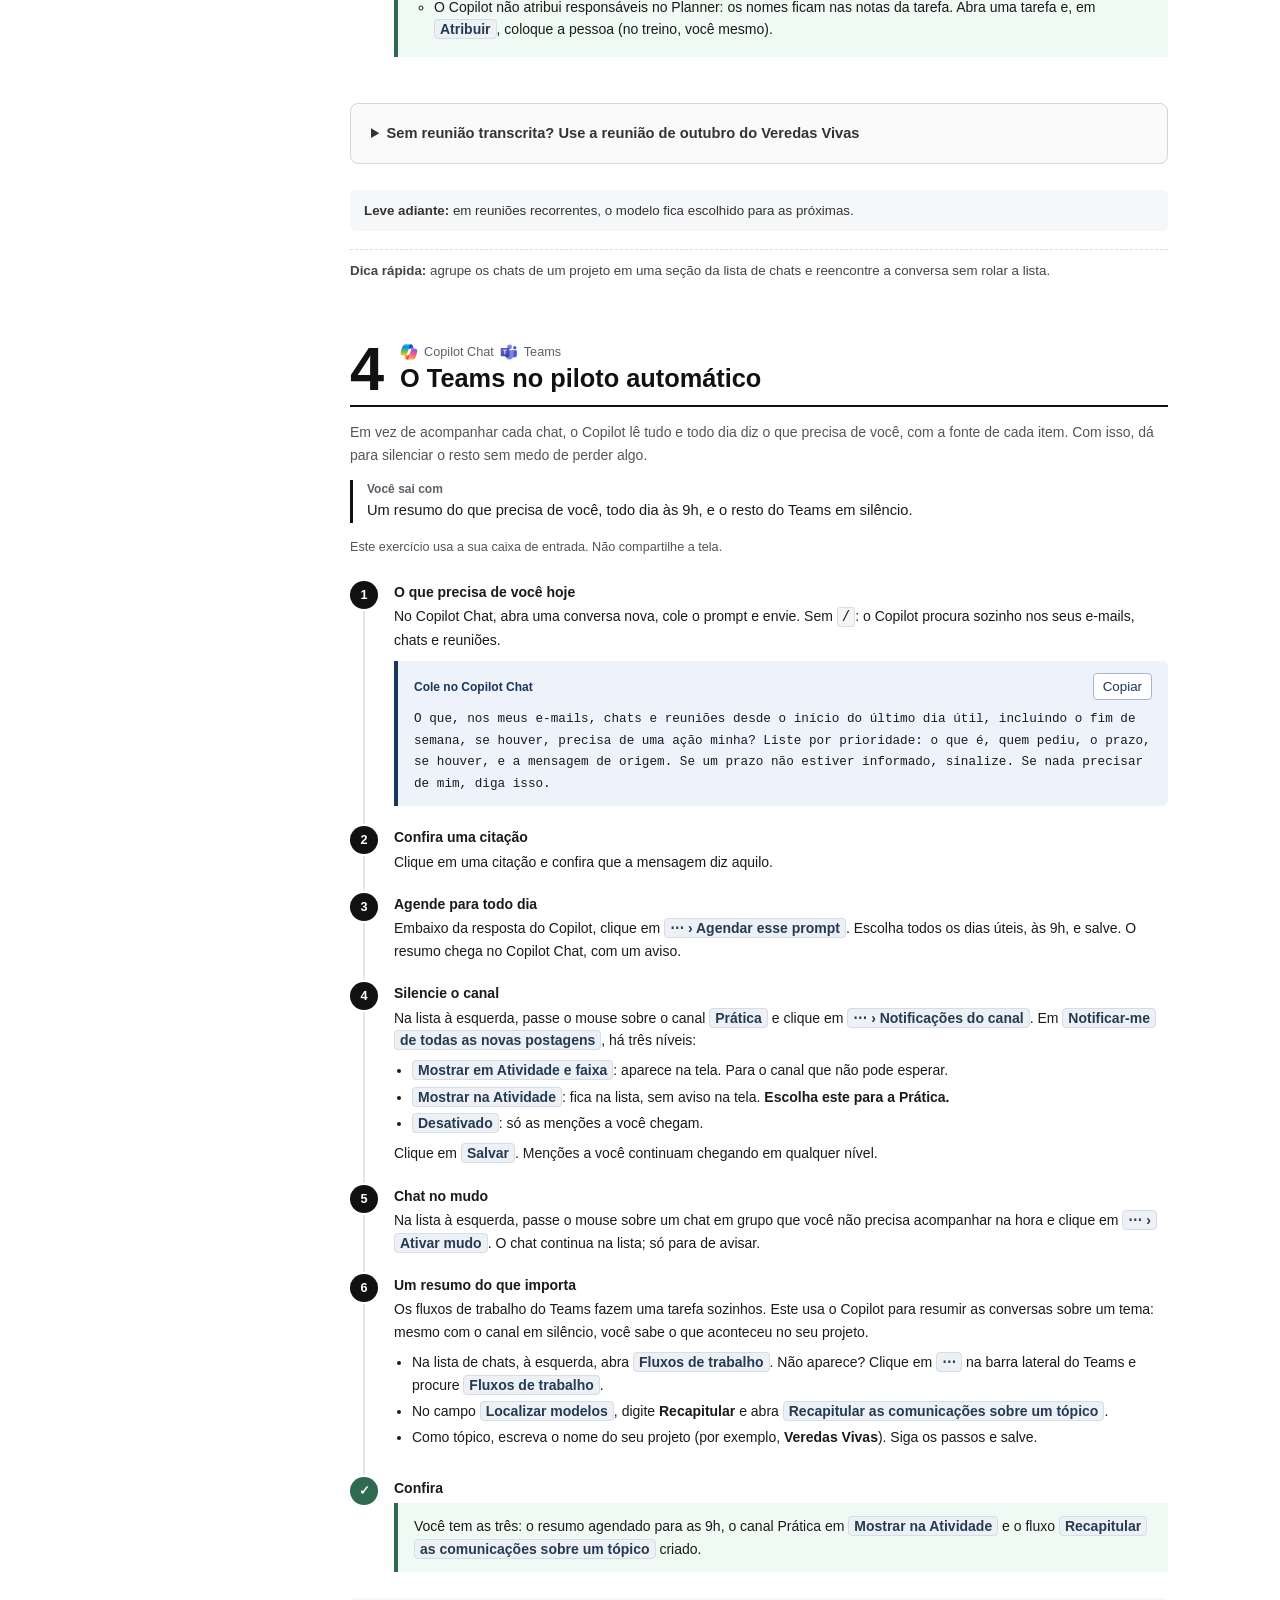
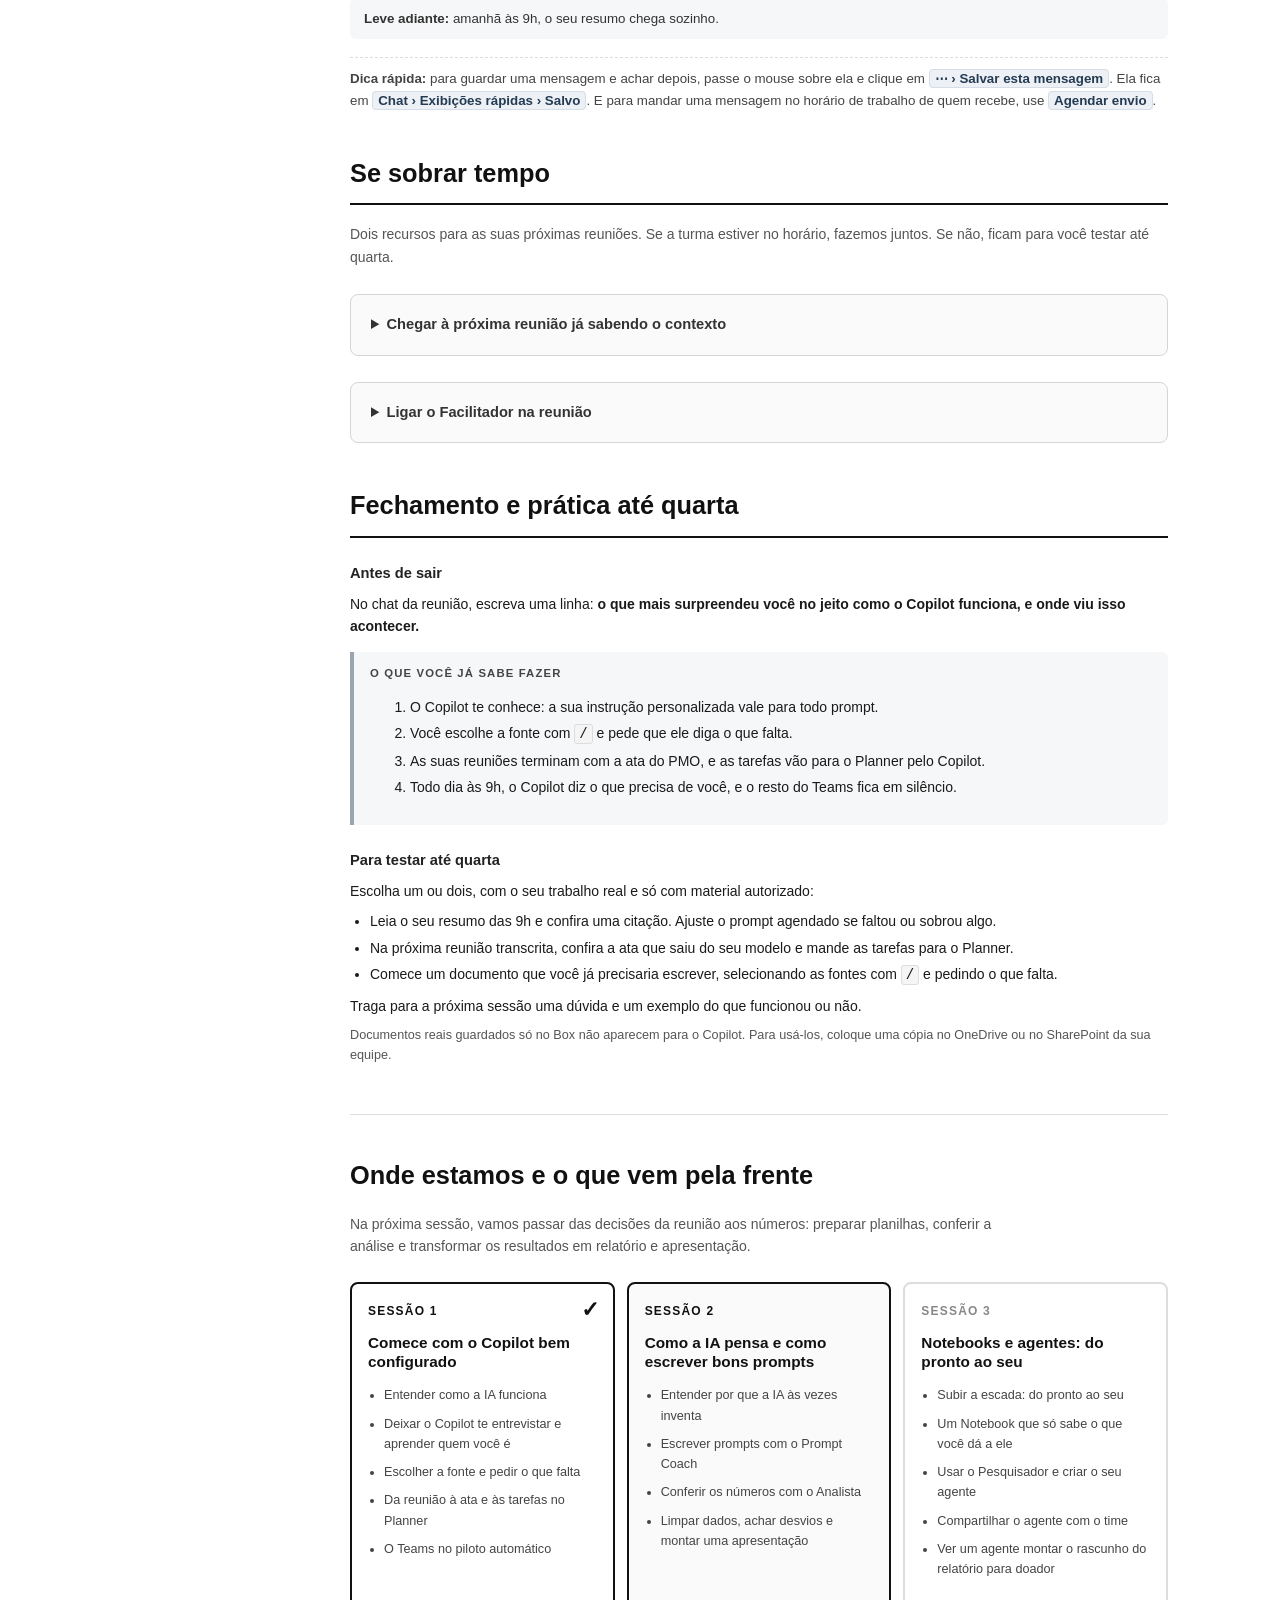
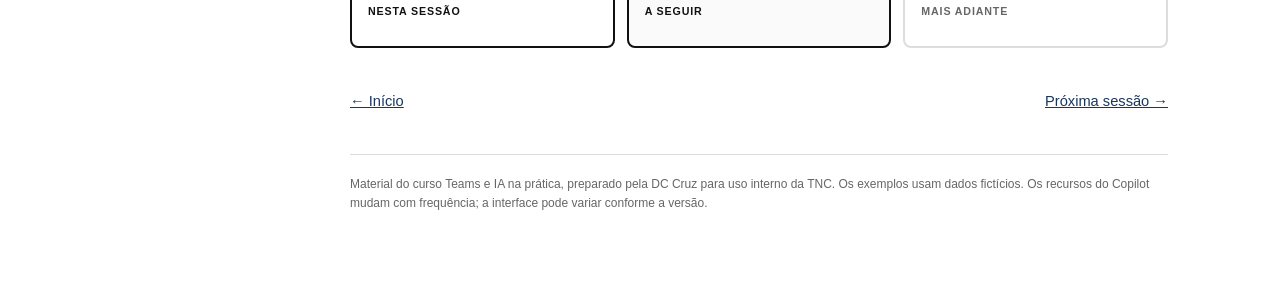
==== commit 6e88215c: "Session 3 rebuilt: the ladder, Notebook in two rounds, Pesquisador and the Guia do Notebook agent, r" ====
--- a/sessao-1.html
+++ b/sessao-1.html
@@ -1,6 +1,6 @@
 <!DOCTYPE html>
 
-<html lang="pt-BR"><head><meta charset="utf-8"/><meta content="width=device-width,initial-scale=1,viewport-fit=cover" name="viewport"/><meta content="noindex,nofollow" name="robots"/><link href="style.css?v=20261111b" rel="stylesheet"/><script defer="" src="app.js?v=20261111b"></script><title>Teams e IA na Prática · TNC · Sessão 1</title></head><body class="rail-page"><a class="skip" href="#conteudo">Ir para o conteúdo</a>
+<html lang="pt-BR"><head><meta charset="utf-8"/><meta content="width=device-width,initial-scale=1,viewport-fit=cover" name="viewport"/><meta content="noindex,nofollow" name="robots"/><link href="style.css?v=20261112" rel="stylesheet"/><script defer="" src="app.js?v=20261112"></script><title>Teams e IA na Prática · TNC · Sessão 1</title></head><body class="rail-page"><a class="skip" href="#conteudo">Ir para o conteúdo</a>
 <nav aria-label="Exercícios desta sessão" class="session-rail" id="session-rail"><p class="lbl">Sessão 1 · hoje</p><ol><li><a data-s="abertura" href="#abertura"><span class="dot">0</span><span>Abertura</span></a></li><li><a data-s="preferencias" href="#preferencias"><span class="dot">1</span><span>O Copilot te conhece</span></a></li><li><a data-s="fontes" href="#fontes"><span class="dot">2</span><span>A fonte certa</span></a></li><li><a data-s="reuniao" href="#reuniao"><span class="dot">3</span><span>Da reunião ao Planner</span></a></li><li><a data-s="piloto" href="#piloto"><span class="dot">4</span><span>Teams no piloto automático</span></a></li><li><a data-s="extra" href="#extra"><span class="dot">+</span><span>Extras e fechamento</span></a></li></ol></nav>
 <div class="wrap">
 <div class="top">
@@ -182,6 +182,6 @@
 <p>Traga para a próxima sessão uma dúvida e um exemplo do que funcionou ou não.</p>
 <p class="note">Documentos reais guardados só no Box não aparecem para o Copilot. Para usá-los, coloque uma cópia no OneDrive ou no SharePoint da sua equipe.</p>
 </section>
-<section aria-labelledby="recap-title" class="session-recap"><h2 id="recap-title">Onde estamos e o que vem pela frente</h2><p class="recap-intro">Na próxima sessão, vamos passar das decisões da reunião aos números: preparar planilhas, conferir a análise e transformar os resultados em relatório e apresentação.</p><div class="roadmap"><article class="roadmap-card completed"><span aria-hidden="true" class="roadmap-check">✓</span><div class="session-label">Sessão 1</div><h3 class="session-title-small"><a href="sessao-1.html">Comece com o Copilot bem configurado</a></h3><ul><li>Entender como a IA funciona</li><li>Deixar o Copilot te entrevistar e aprender quem você é</li><li>Escolher a fonte e pedir o que falta</li><li>Da reunião à ata e às tarefas no Planner</li><li>O Teams no piloto automático</li></ul><p class="status-tag">Nesta sessão</p></article><article class="roadmap-card current"><div class="session-label">Sessão 2</div><h3 class="session-title-small"><a href="sessao-2.html">Como a IA pensa e como escrever bons prompts</a></h3><ul><li>Entender por que a IA às vezes inventa</li><li>Escrever prompts com o Prompt Coach</li><li>Conferir os números com o Analista</li><li>Limpar dados, achar desvios e montar uma apresentação</li></ul><p class="status-tag">A seguir</p></article><article class="roadmap-card upcoming"><div class="session-label">Sessão 3</div><h3 class="session-title-small"><a href="sessao-3.html">Agentes: do guia do PMO ao rascunho do relatório</a></h3><ul><li>Criar um agente a partir de um guia do PMO</li><li>Compartilhar o agente com o time</li><li>Montar um Notebook com as fontes certas</li><li>Usar agente, Notebook e Word juntos para montar o rascunho do relatório</li></ul><p class="status-tag">Mais adiante</p></article></div></section><nav aria-label="Continuar" class="bottom-nav"><a href="index.html">← Início</a><a href="sessao-2.html">Próxima sessão →</a></nav><footer>Material do curso Teams e IA na prática, preparado pela DC Cruz para uso interno da TNC. Os exemplos usam dados fictícios. Os recursos do Copilot mudam com frequência; a interface pode variar conforme a versão.</footer>
+<section aria-labelledby="recap-title" class="session-recap"><h2 id="recap-title">Onde estamos e o que vem pela frente</h2><p class="recap-intro">Na próxima sessão, vamos passar das decisões da reunião aos números: preparar planilhas, conferir a análise e transformar os resultados em relatório e apresentação.</p><div class="roadmap"><article class="roadmap-card completed"><span aria-hidden="true" class="roadmap-check">✓</span><div class="session-label">Sessão 1</div><h3 class="session-title-small"><a href="sessao-1.html">Comece com o Copilot bem configurado</a></h3><ul><li>Entender como a IA funciona</li><li>Deixar o Copilot te entrevistar e aprender quem você é</li><li>Escolher a fonte e pedir o que falta</li><li>Da reunião à ata e às tarefas no Planner</li><li>O Teams no piloto automático</li></ul><p class="status-tag">Nesta sessão</p></article><article class="roadmap-card current"><div class="session-label">Sessão 2</div><h3 class="session-title-small"><a href="sessao-2.html">Como a IA pensa e como escrever bons prompts</a></h3><ul><li>Entender por que a IA às vezes inventa</li><li>Escrever prompts com o Prompt Coach</li><li>Conferir os números com o Analista</li><li>Limpar dados, achar desvios e montar uma apresentação</li></ul><p class="status-tag">A seguir</p></article><article class="roadmap-card upcoming"><div class="session-label">Sessão 3</div><h3 class="session-title-small"><a href="sessao-3.html">Notebooks e agentes: do pronto ao seu</a></h3><ul><li>Subir a escada: do pronto ao seu</li><li>Um Notebook que só sabe o que você dá a ele</li><li>Usar o Pesquisador e criar o seu agente</li><li>Compartilhar o agente com o time</li><li>Ver um agente montar o rascunho do relatório para doador</li></ul><p class="status-tag">Mais adiante</p></article></div></section><nav aria-label="Continuar" class="bottom-nav"><a href="index.html">← Início</a><a href="sessao-2.html">Próxima sessão →</a></nav><footer>Material do curso Teams e IA na prática, preparado pela DC Cruz para uso interno da TNC. Os exemplos usam dados fictícios. Os recursos do Copilot mudam com frequência; a interface pode variar conforme a versão.</footer>
 </div>
 <span aria-live="polite" class="sr-only" role="status"></span></body></html>
--- a/style.css
+++ b/style.css
@@ -256,3 +256,5 @@
 tr.hl td{background:#fdf8e7;font-weight:600;border-left:0}
 tr.hl td:first-child{box-shadow:inset 4px 0 0 #B8860B}
 .where-tag{display:inline-block;font-size:8.5pt;font-weight:700;color:#1f2a37;background:#eef1f5;border:1px solid #d5dbe3;border-radius:10px;padding:0 8px;margin-right:8px;vertical-align:1px}
+.ladder td:first-child{white-space:nowrap}
+section.exercise h3{margin-top:30px}
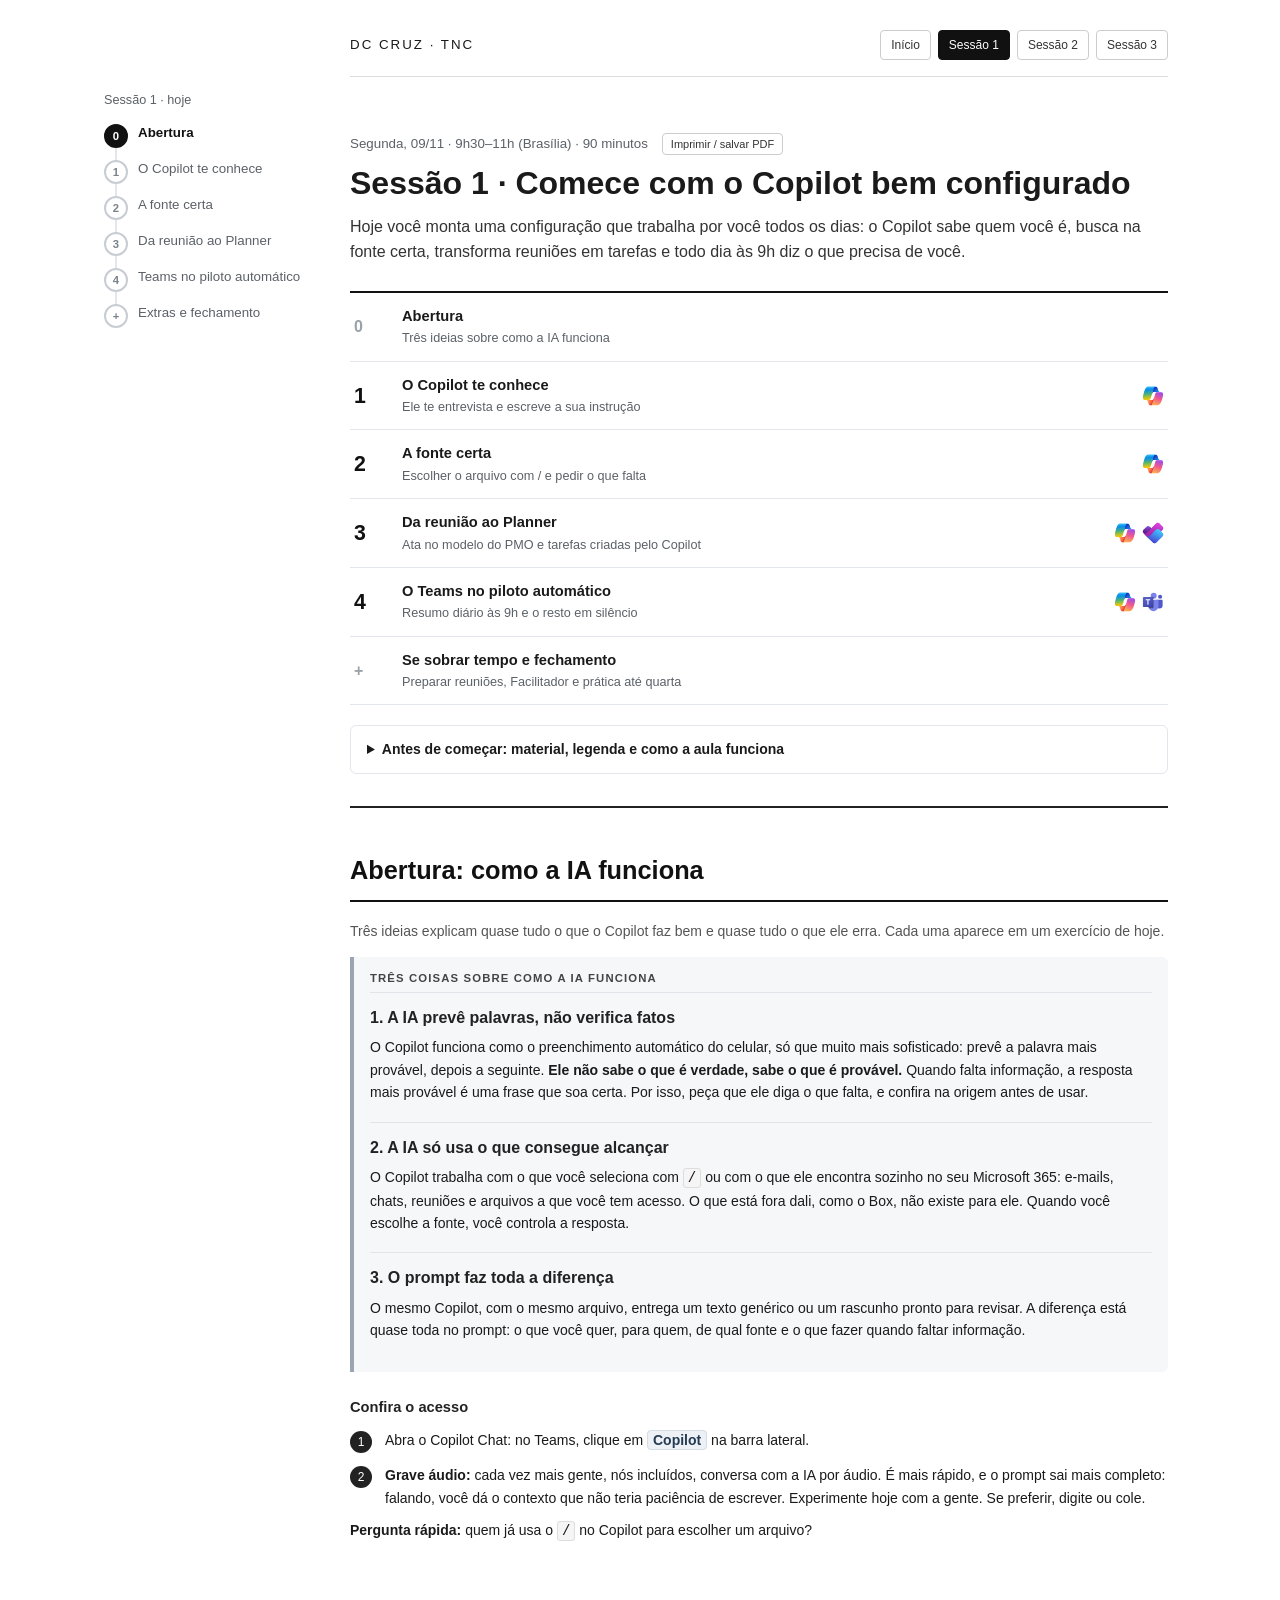
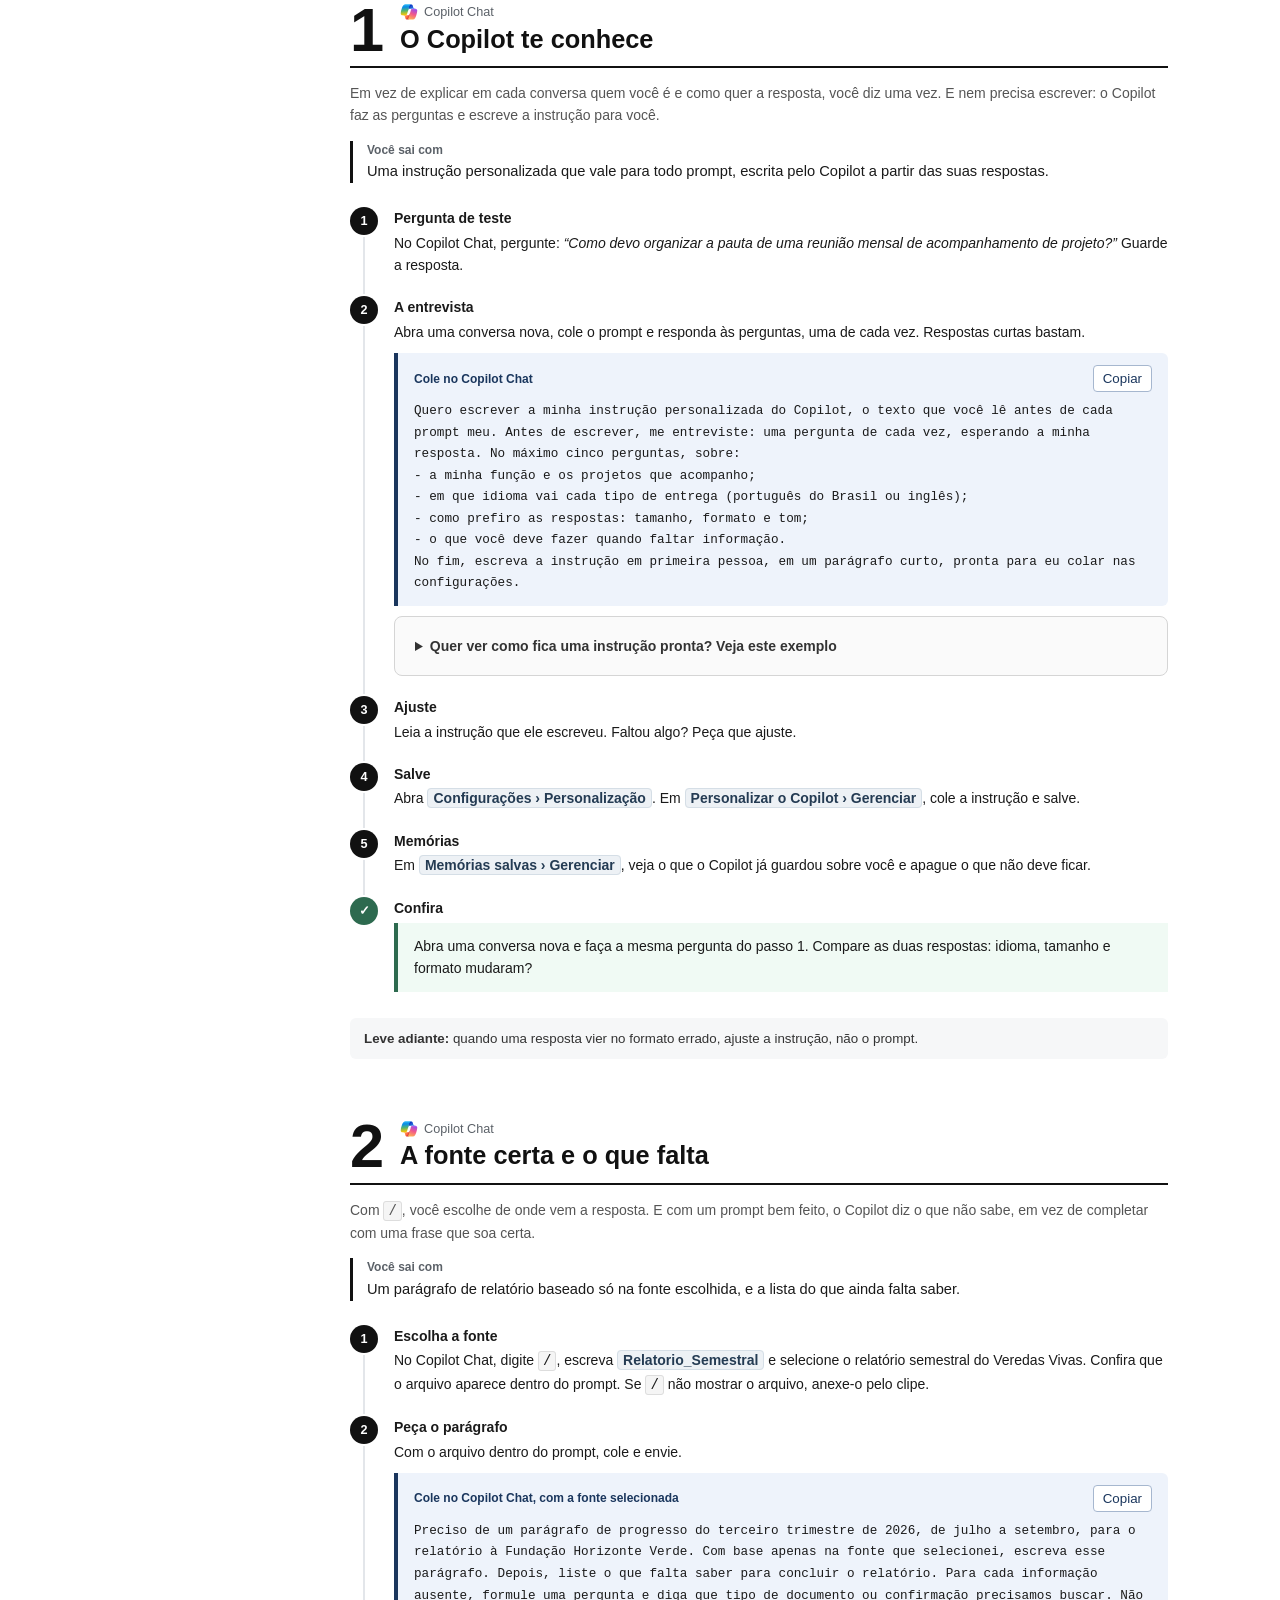
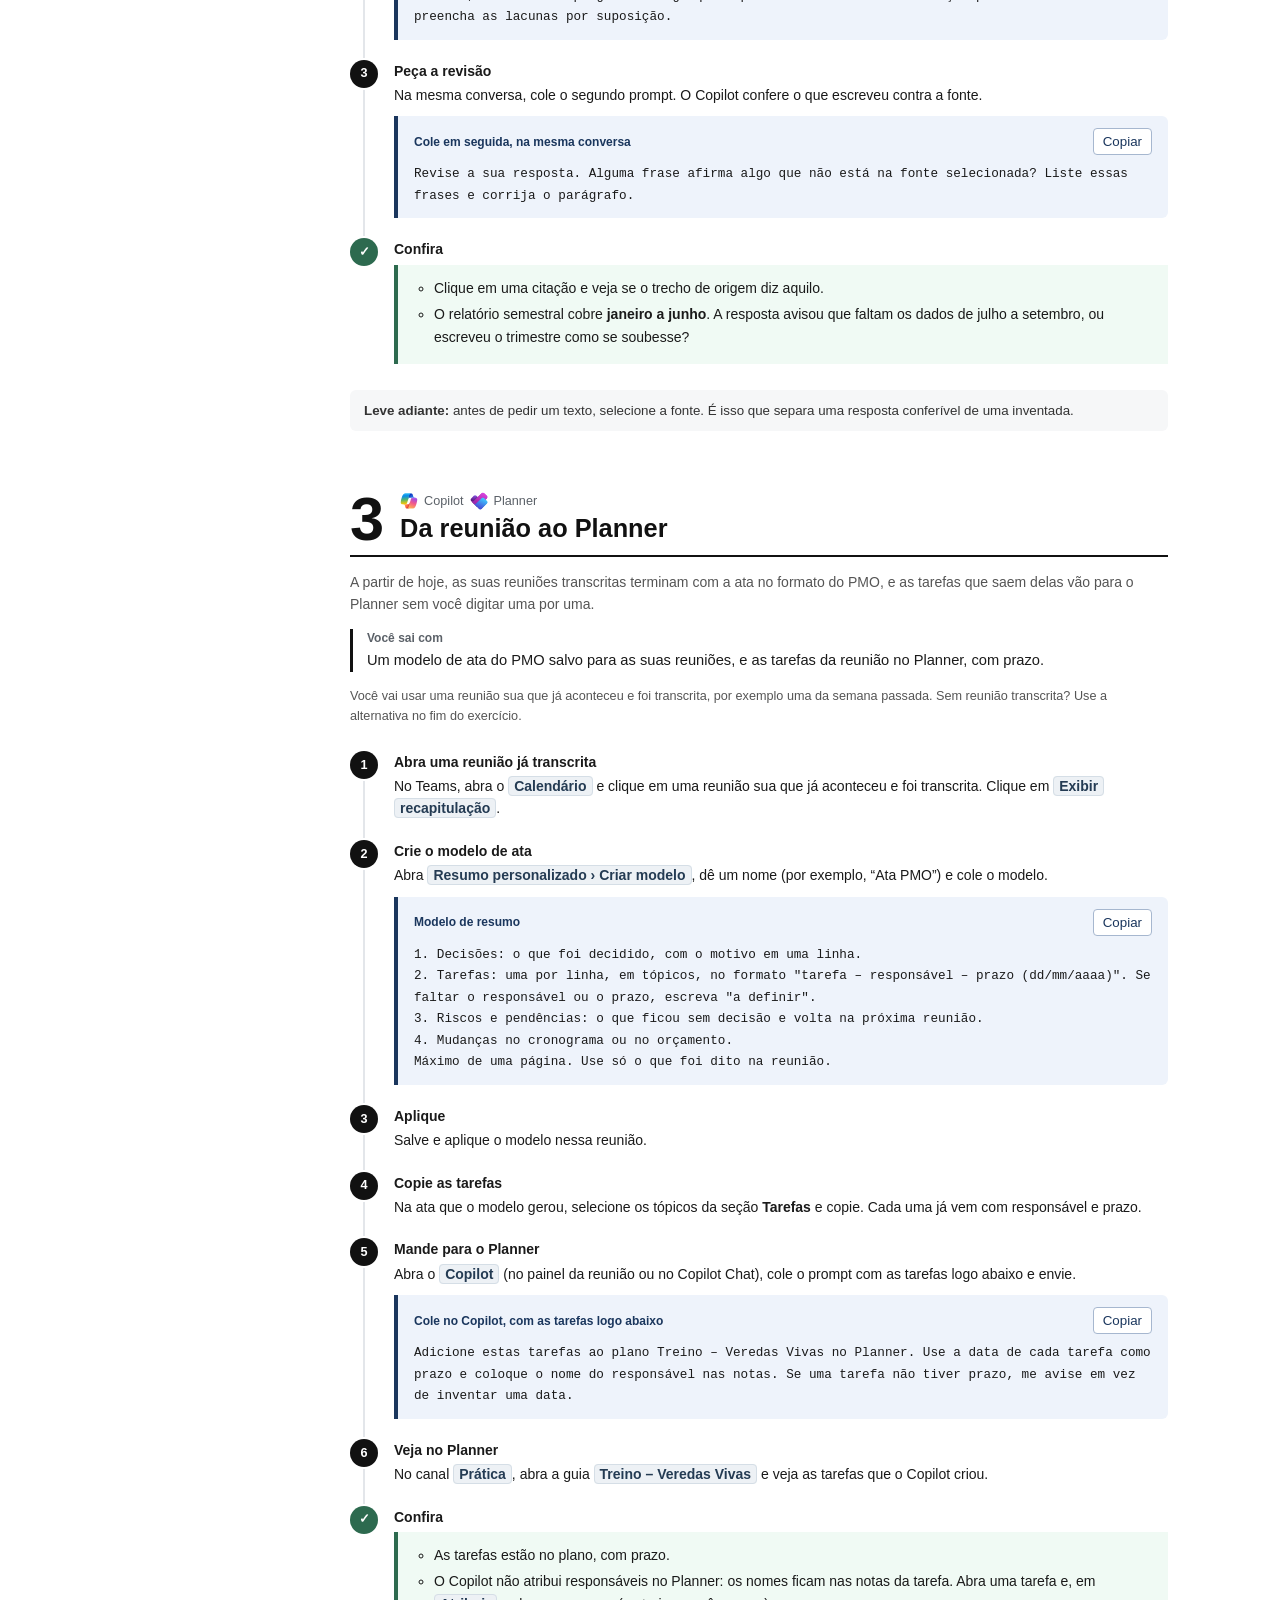
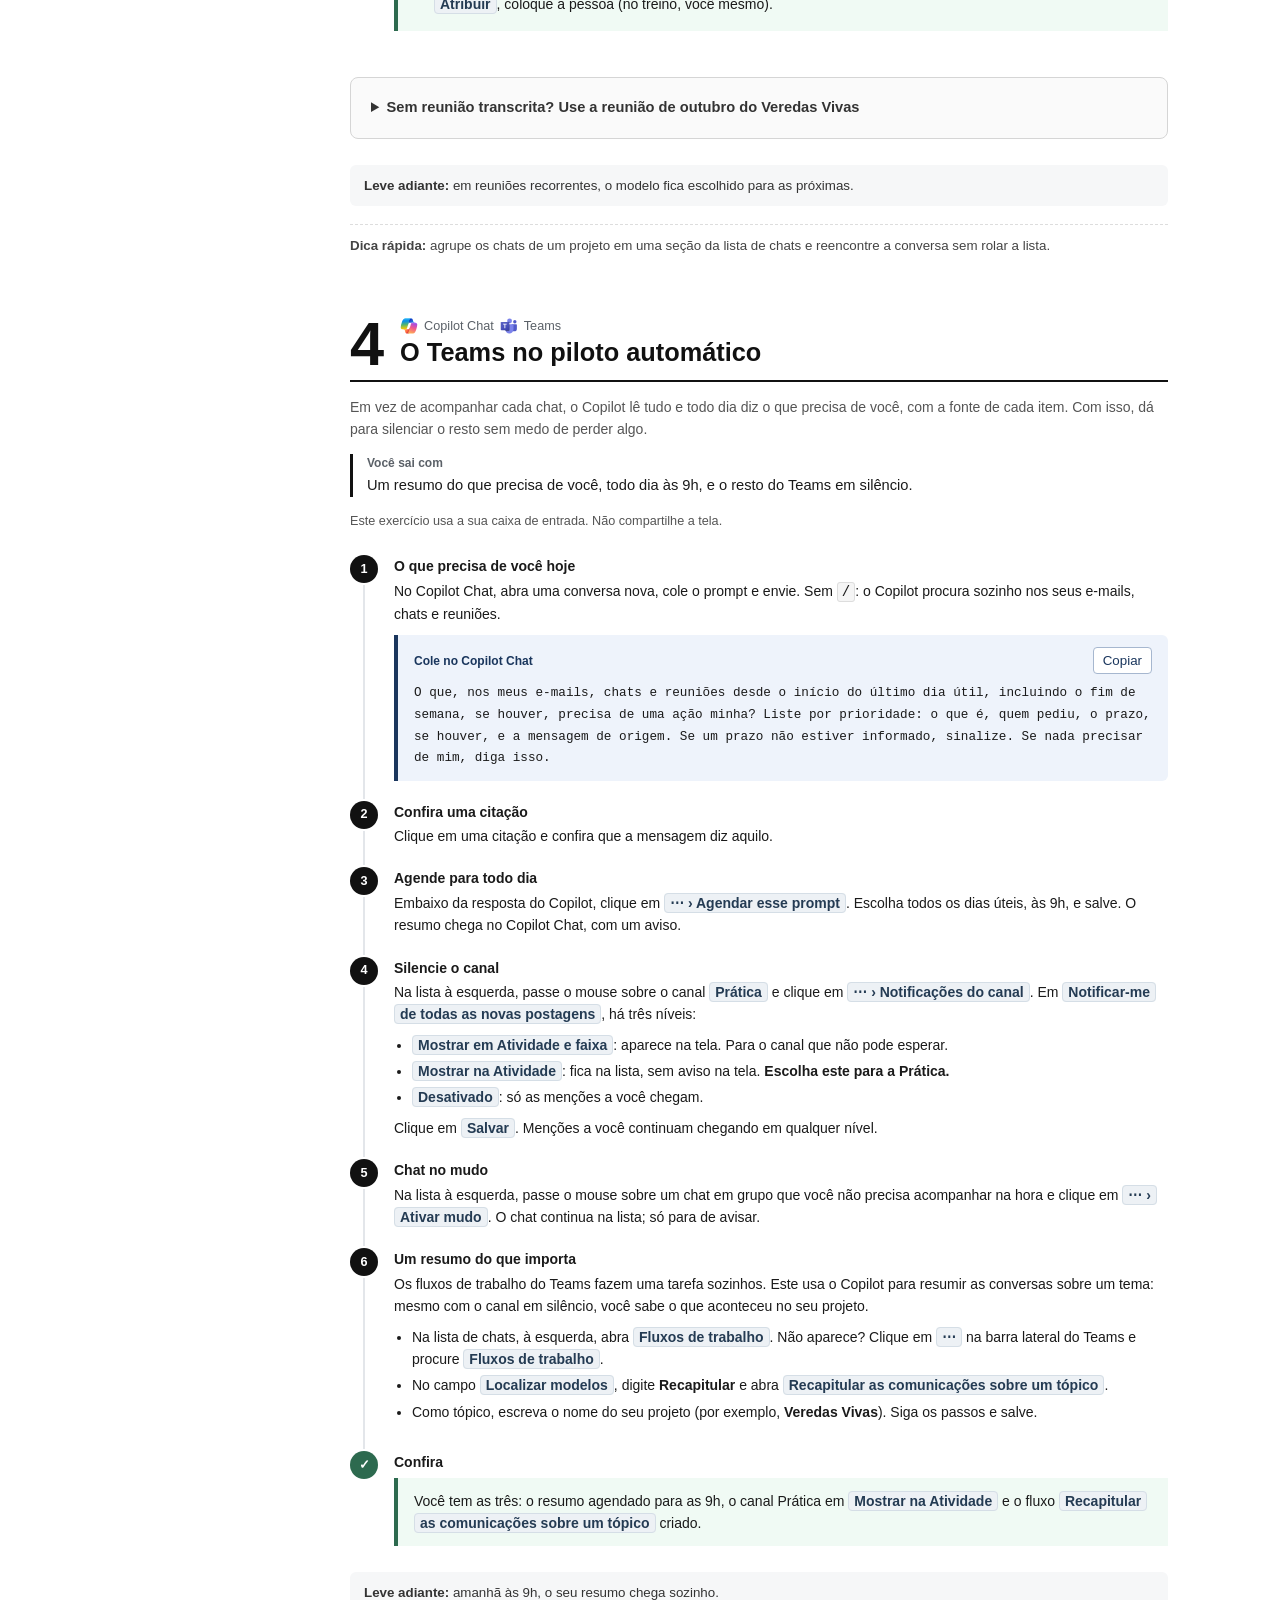
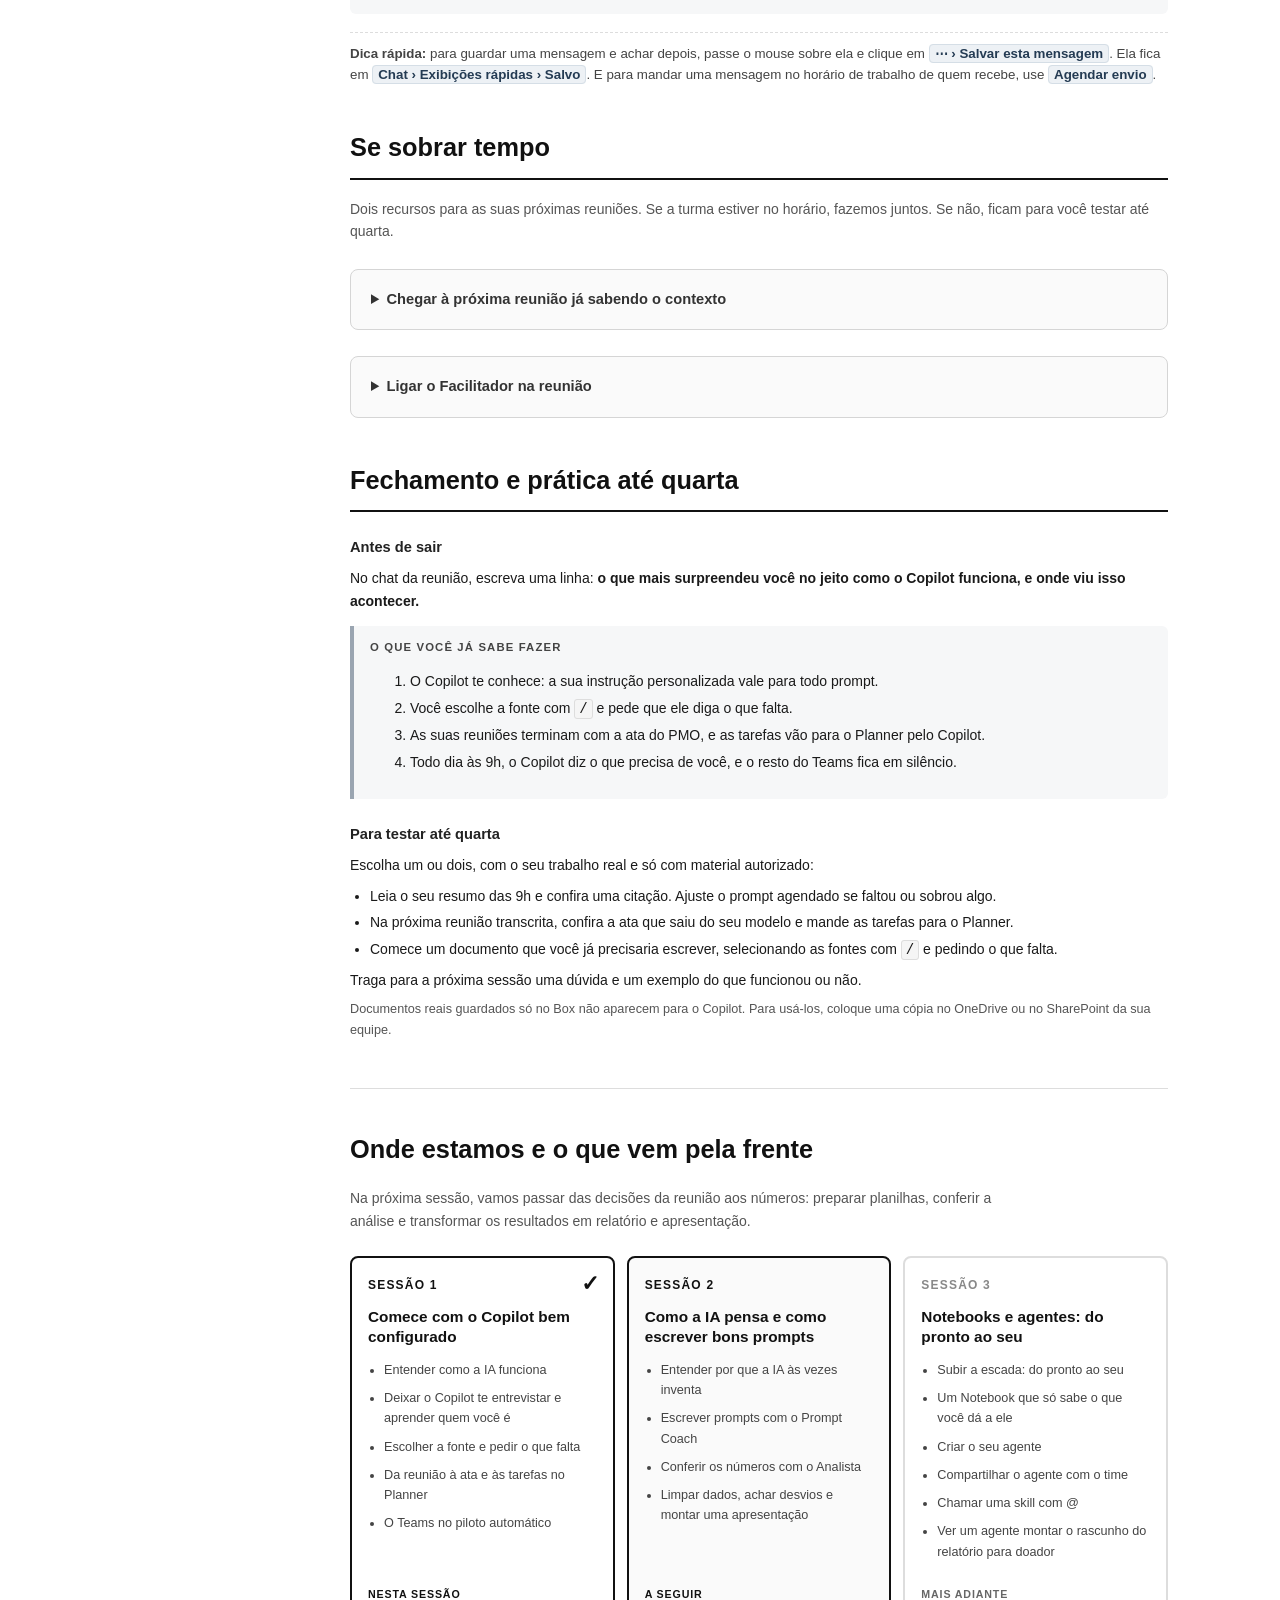
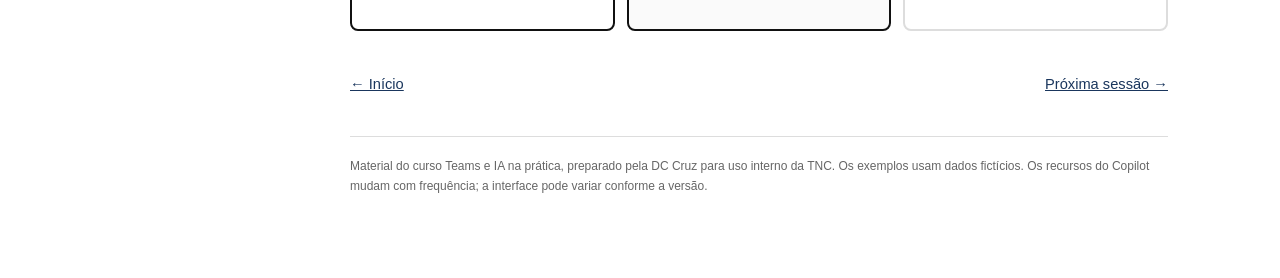
==== commit 6faa5165: "Session 3 round 4: three-step stairs, Skills with @ (Bruna's example), Pesquisador and Para ir além " ====
--- a/sessao-1.html
+++ b/sessao-1.html
@@ -1,6 +1,6 @@
 <!DOCTYPE html>
 
-<html lang="pt-BR"><head><meta charset="utf-8"/><meta content="width=device-width,initial-scale=1,viewport-fit=cover" name="viewport"/><meta content="noindex,nofollow" name="robots"/><link href="style.css?v=20261112" rel="stylesheet"/><script defer="" src="app.js?v=20261112"></script><title>Teams e IA na Prática · TNC · Sessão 1</title></head><body class="rail-page"><a class="skip" href="#conteudo">Ir para o conteúdo</a>
+<html lang="pt-BR"><head><meta charset="utf-8"/><meta content="width=device-width,initial-scale=1,viewport-fit=cover" name="viewport"/><meta content="noindex,nofollow" name="robots"/><link href="style.css?v=20261113" rel="stylesheet"/><script defer="" src="app.js?v=20261113"></script><title>Teams e IA na Prática · TNC · Sessão 1</title></head><body class="rail-page"><a class="skip" href="#conteudo">Ir para o conteúdo</a>
 <nav aria-label="Exercícios desta sessão" class="session-rail" id="session-rail"><p class="lbl">Sessão 1 · hoje</p><ol><li><a data-s="abertura" href="#abertura"><span class="dot">0</span><span>Abertura</span></a></li><li><a data-s="preferencias" href="#preferencias"><span class="dot">1</span><span>O Copilot te conhece</span></a></li><li><a data-s="fontes" href="#fontes"><span class="dot">2</span><span>A fonte certa</span></a></li><li><a data-s="reuniao" href="#reuniao"><span class="dot">3</span><span>Da reunião ao Planner</span></a></li><li><a data-s="piloto" href="#piloto"><span class="dot">4</span><span>Teams no piloto automático</span></a></li><li><a data-s="extra" href="#extra"><span class="dot">+</span><span>Extras e fechamento</span></a></li></ol></nav>
 <div class="wrap">
 <div class="top">
@@ -182,6 +182,6 @@
 <p>Traga para a próxima sessão uma dúvida e um exemplo do que funcionou ou não.</p>
 <p class="note">Documentos reais guardados só no Box não aparecem para o Copilot. Para usá-los, coloque uma cópia no OneDrive ou no SharePoint da sua equipe.</p>
 </section>
-<section aria-labelledby="recap-title" class="session-recap"><h2 id="recap-title">Onde estamos e o que vem pela frente</h2><p class="recap-intro">Na próxima sessão, vamos passar das decisões da reunião aos números: preparar planilhas, conferir a análise e transformar os resultados em relatório e apresentação.</p><div class="roadmap"><article class="roadmap-card completed"><span aria-hidden="true" class="roadmap-check">✓</span><div class="session-label">Sessão 1</div><h3 class="session-title-small"><a href="sessao-1.html">Comece com o Copilot bem configurado</a></h3><ul><li>Entender como a IA funciona</li><li>Deixar o Copilot te entrevistar e aprender quem você é</li><li>Escolher a fonte e pedir o que falta</li><li>Da reunião à ata e às tarefas no Planner</li><li>O Teams no piloto automático</li></ul><p class="status-tag">Nesta sessão</p></article><article class="roadmap-card current"><div class="session-label">Sessão 2</div><h3 class="session-title-small"><a href="sessao-2.html">Como a IA pensa e como escrever bons prompts</a></h3><ul><li>Entender por que a IA às vezes inventa</li><li>Escrever prompts com o Prompt Coach</li><li>Conferir os números com o Analista</li><li>Limpar dados, achar desvios e montar uma apresentação</li></ul><p class="status-tag">A seguir</p></article><article class="roadmap-card upcoming"><div class="session-label">Sessão 3</div><h3 class="session-title-small"><a href="sessao-3.html">Notebooks e agentes: do pronto ao seu</a></h3><ul><li>Subir a escada: do pronto ao seu</li><li>Um Notebook que só sabe o que você dá a ele</li><li>Usar o Pesquisador e criar o seu agente</li><li>Compartilhar o agente com o time</li><li>Ver um agente montar o rascunho do relatório para doador</li></ul><p class="status-tag">Mais adiante</p></article></div></section><nav aria-label="Continuar" class="bottom-nav"><a href="index.html">← Início</a><a href="sessao-2.html">Próxima sessão →</a></nav><footer>Material do curso Teams e IA na prática, preparado pela DC Cruz para uso interno da TNC. Os exemplos usam dados fictícios. Os recursos do Copilot mudam com frequência; a interface pode variar conforme a versão.</footer>
+<section aria-labelledby="recap-title" class="session-recap"><h2 id="recap-title">Onde estamos e o que vem pela frente</h2><p class="recap-intro">Na próxima sessão, vamos passar das decisões da reunião aos números: preparar planilhas, conferir a análise e transformar os resultados em relatório e apresentação.</p><div class="roadmap"><article class="roadmap-card completed"><span aria-hidden="true" class="roadmap-check">✓</span><div class="session-label">Sessão 1</div><h3 class="session-title-small"><a href="sessao-1.html">Comece com o Copilot bem configurado</a></h3><ul><li>Entender como a IA funciona</li><li>Deixar o Copilot te entrevistar e aprender quem você é</li><li>Escolher a fonte e pedir o que falta</li><li>Da reunião à ata e às tarefas no Planner</li><li>O Teams no piloto automático</li></ul><p class="status-tag">Nesta sessão</p></article><article class="roadmap-card current"><div class="session-label">Sessão 2</div><h3 class="session-title-small"><a href="sessao-2.html">Como a IA pensa e como escrever bons prompts</a></h3><ul><li>Entender por que a IA às vezes inventa</li><li>Escrever prompts com o Prompt Coach</li><li>Conferir os números com o Analista</li><li>Limpar dados, achar desvios e montar uma apresentação</li></ul><p class="status-tag">A seguir</p></article><article class="roadmap-card upcoming"><div class="session-label">Sessão 3</div><h3 class="session-title-small"><a href="sessao-3.html">Notebooks e agentes: do pronto ao seu</a></h3><ul><li>Subir a escada: do pronto ao seu</li><li>Um Notebook que só sabe o que você dá a ele</li><li>Criar o seu agente</li><li>Compartilhar o agente com o time</li><li>Chamar uma skill com @</li><li>Ver um agente montar o rascunho do relatório para doador</li></ul><p class="status-tag">Mais adiante</p></article></div></section><nav aria-label="Continuar" class="bottom-nav"><a href="index.html">← Início</a><a href="sessao-2.html">Próxima sessão →</a></nav><footer>Material do curso Teams e IA na prática, preparado pela DC Cruz para uso interno da TNC. Os exemplos usam dados fictícios. Os recursos do Copilot mudam com frequência; a interface pode variar conforme a versão.</footer>
 </div>
 <span aria-live="polite" class="sr-only" role="status"></span></body></html>
--- a/style.css
+++ b/style.css
@@ -258,3 +258,12 @@
 .where-tag{display:inline-block;font-size:8.5pt;font-weight:700;color:#1f2a37;background:#eef1f5;border:1px solid #d5dbe3;border-radius:10px;padding:0 8px;margin-right:8px;vertical-align:1px}
 .ladder td:first-child{white-space:nowrap}
 section.exercise h3{margin-top:30px}
+.page-lede{max-width:none}
+.callout.dica{border-left-color:#d97706;background:#fff8e6}
+.callout.dica .callout-label{color:#92400e}
+.stairs thead th{background:transparent;vertical-align:bottom;padding:0 4px 0 0;border:0}
+.stairs .step{background:#1f2a37;color:#fff;font-weight:700;padding:10px 12px;border-radius:6px 6px 0 0;display:flex;align-items:flex-start;gap:8px}
+.stairs .step .k{display:inline-flex;align-items:center;justify-content:center;width:22px;height:22px;border-radius:50%;background:#fff;color:#1f2a37;font-size:9.5pt;flex:none}
+.stairs .s1{min-height:44px;background:#5b6b7d}.stairs .s2{min-height:76px;background:#3a4a5c}.stairs .s3{min-height:108px}
+.stairs tr.today td{background:#f0faf4}
+@media (max-width:600px){.stairs .s1,.stairs .s2,.stairs .s3{min-height:0}}
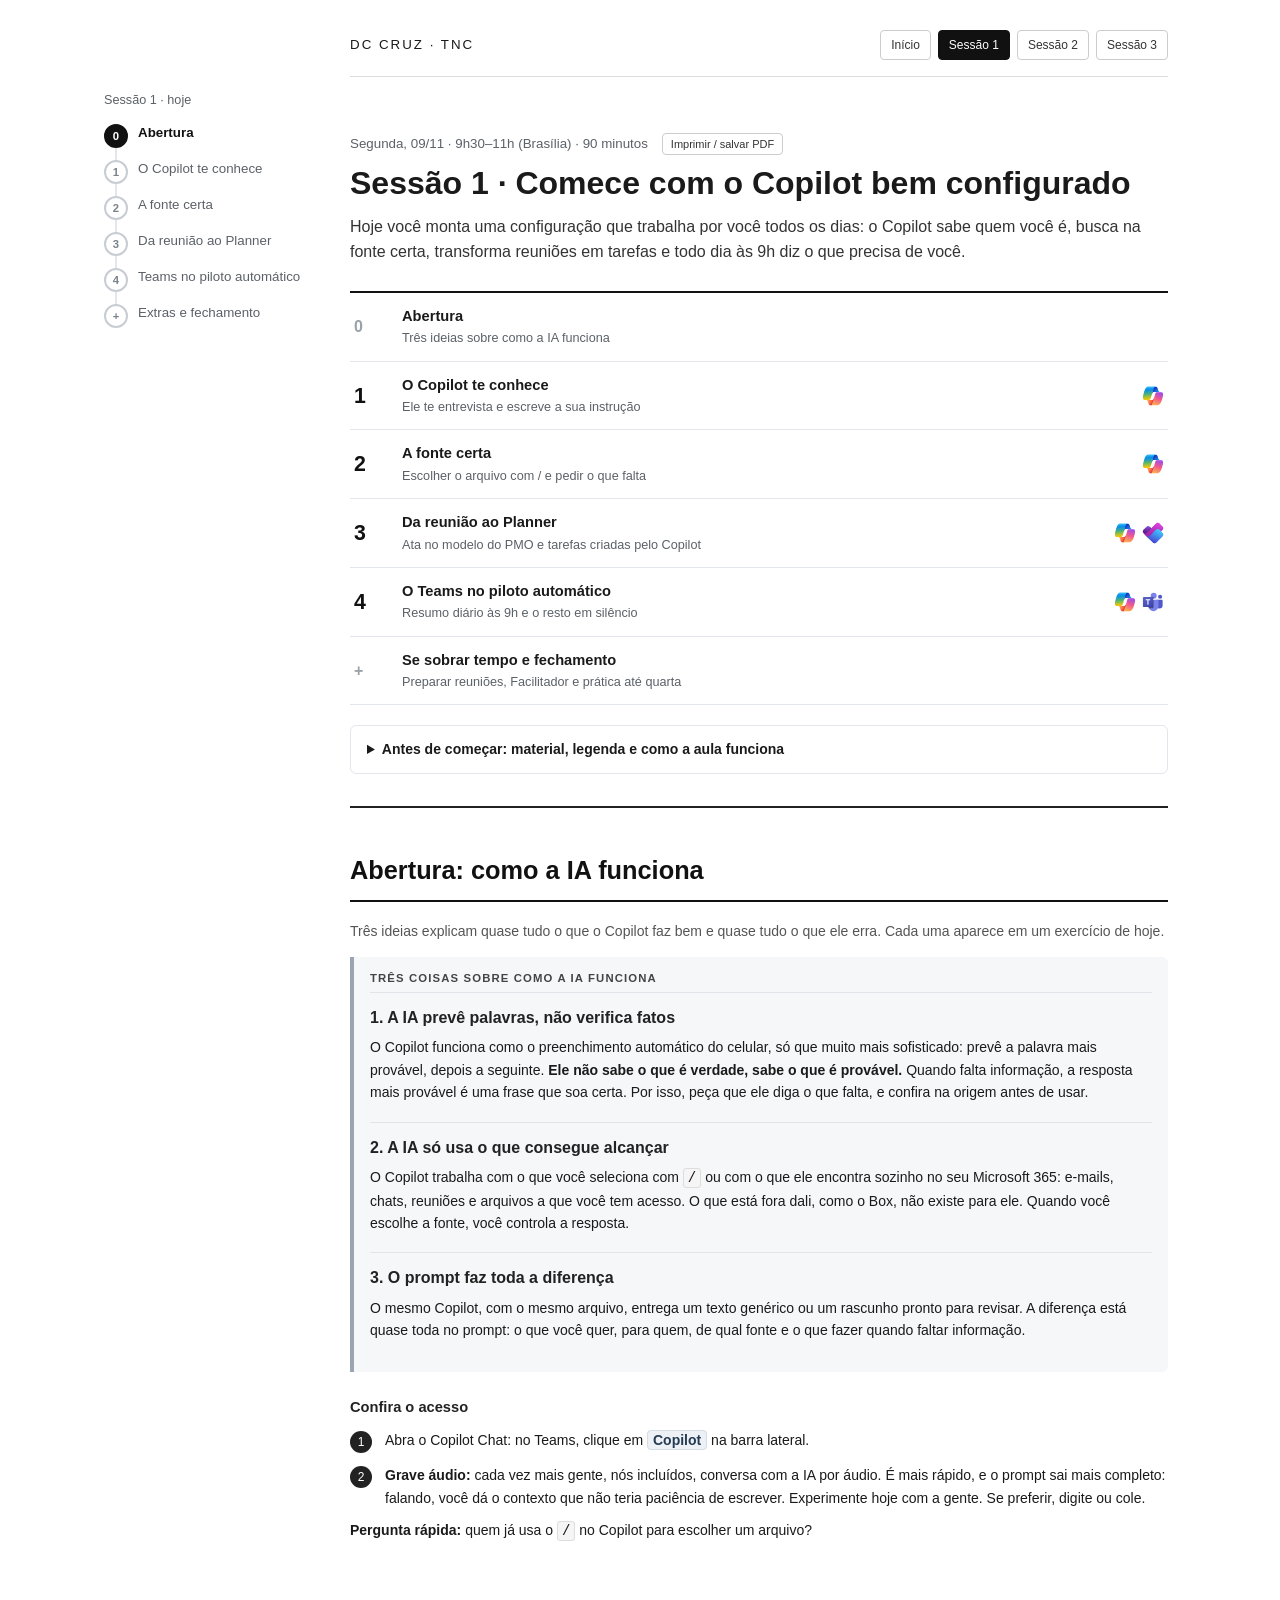
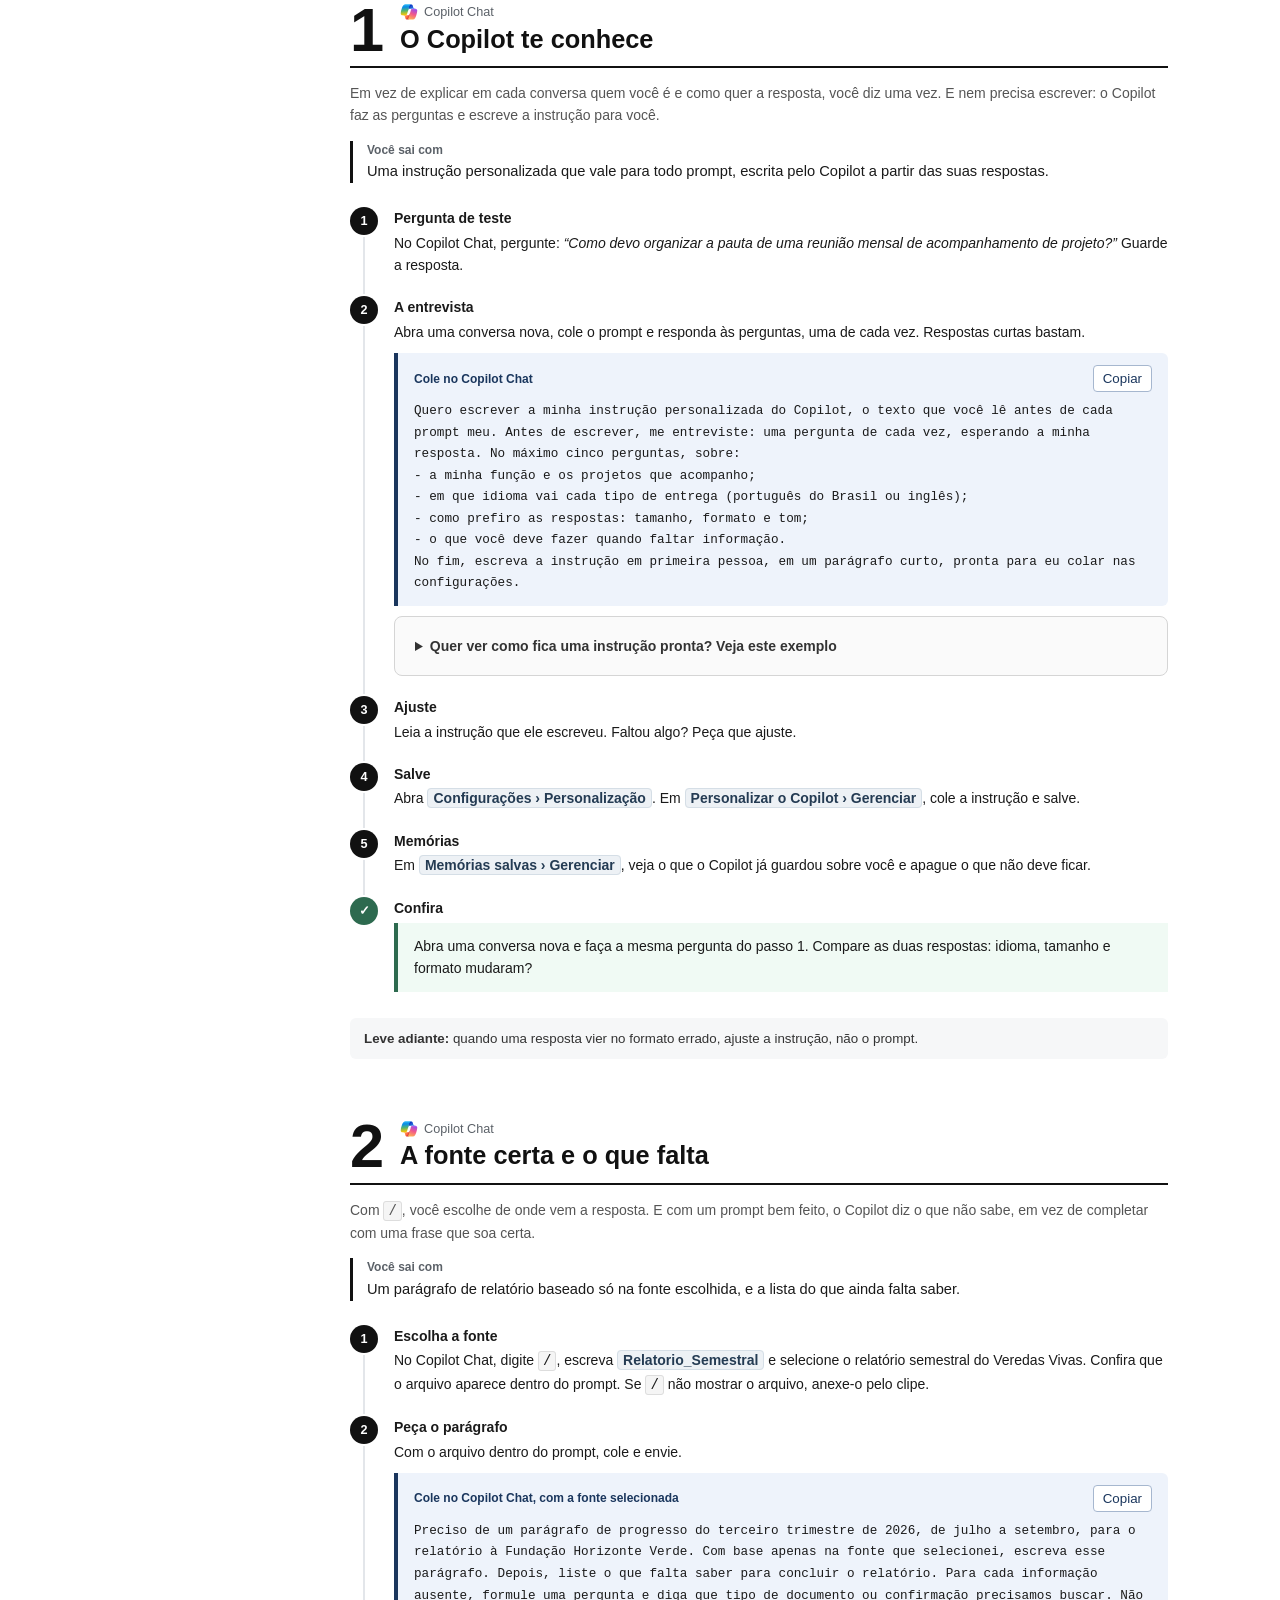
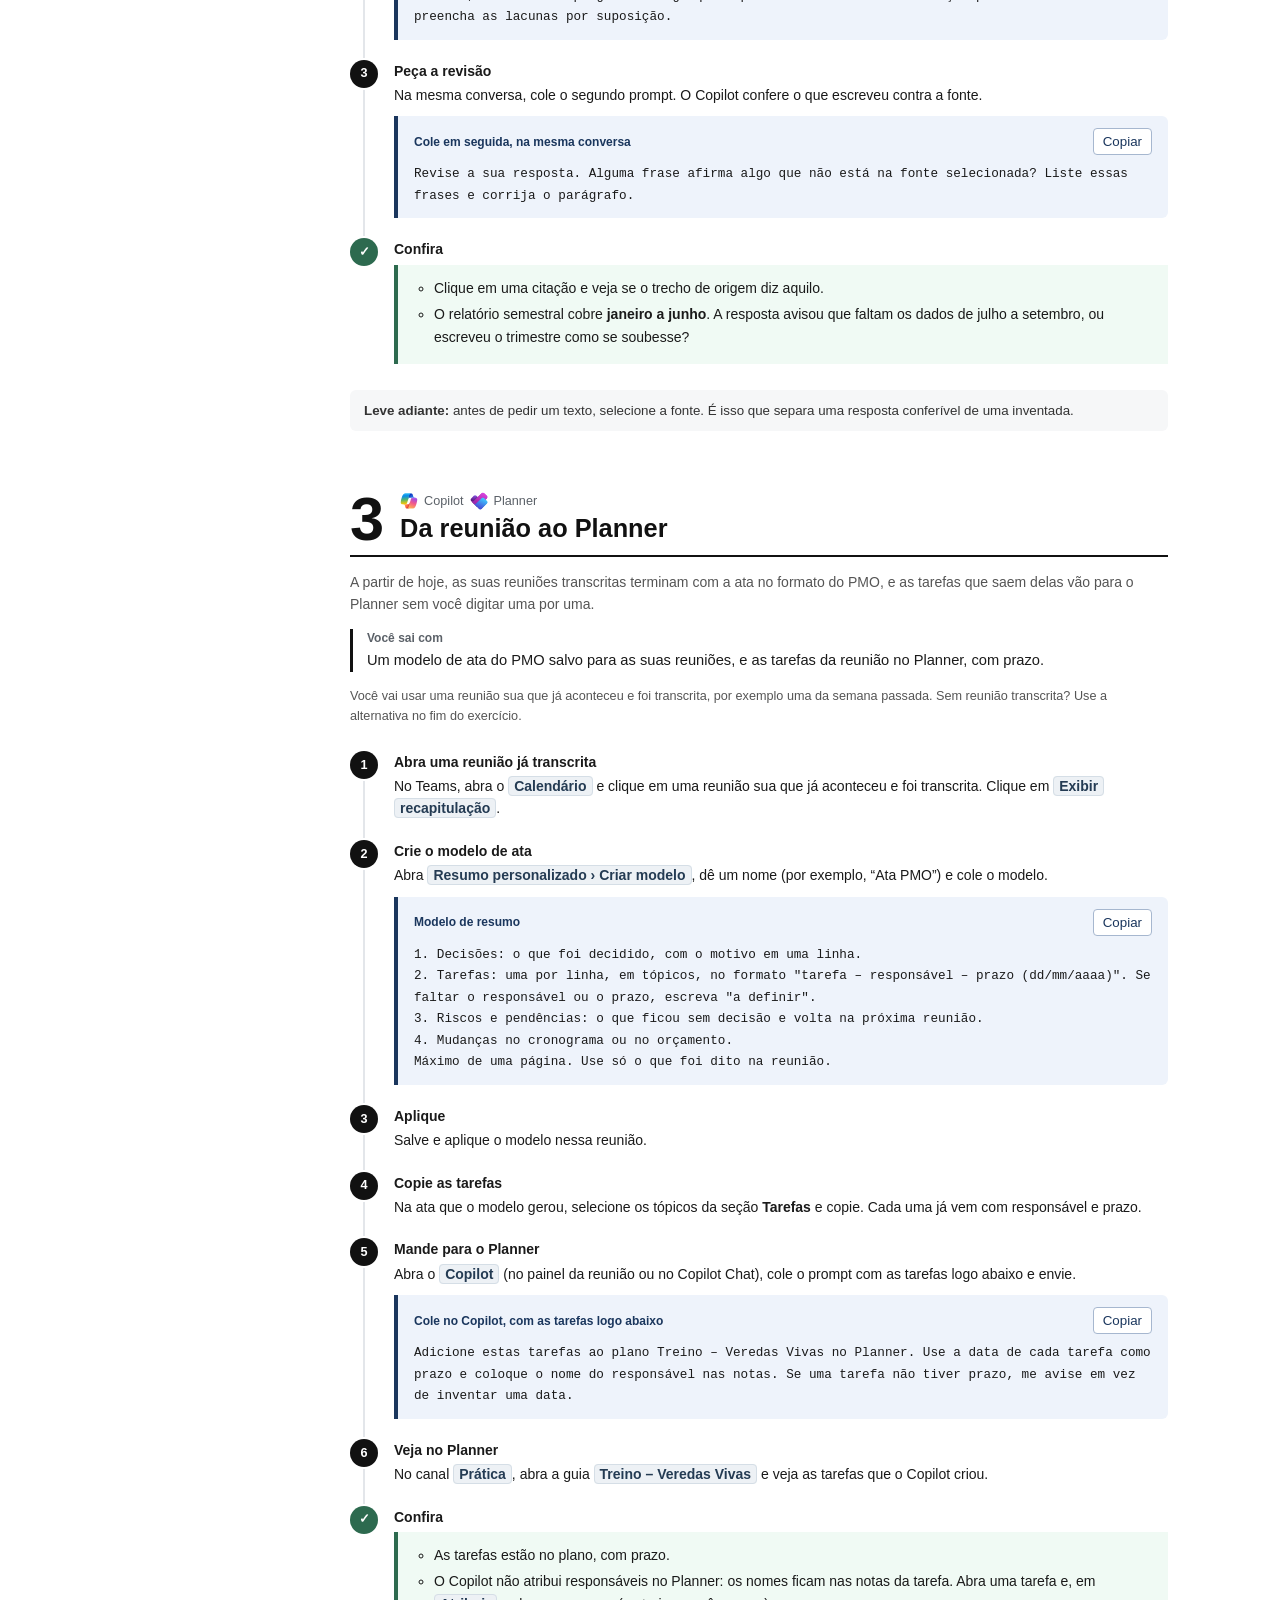
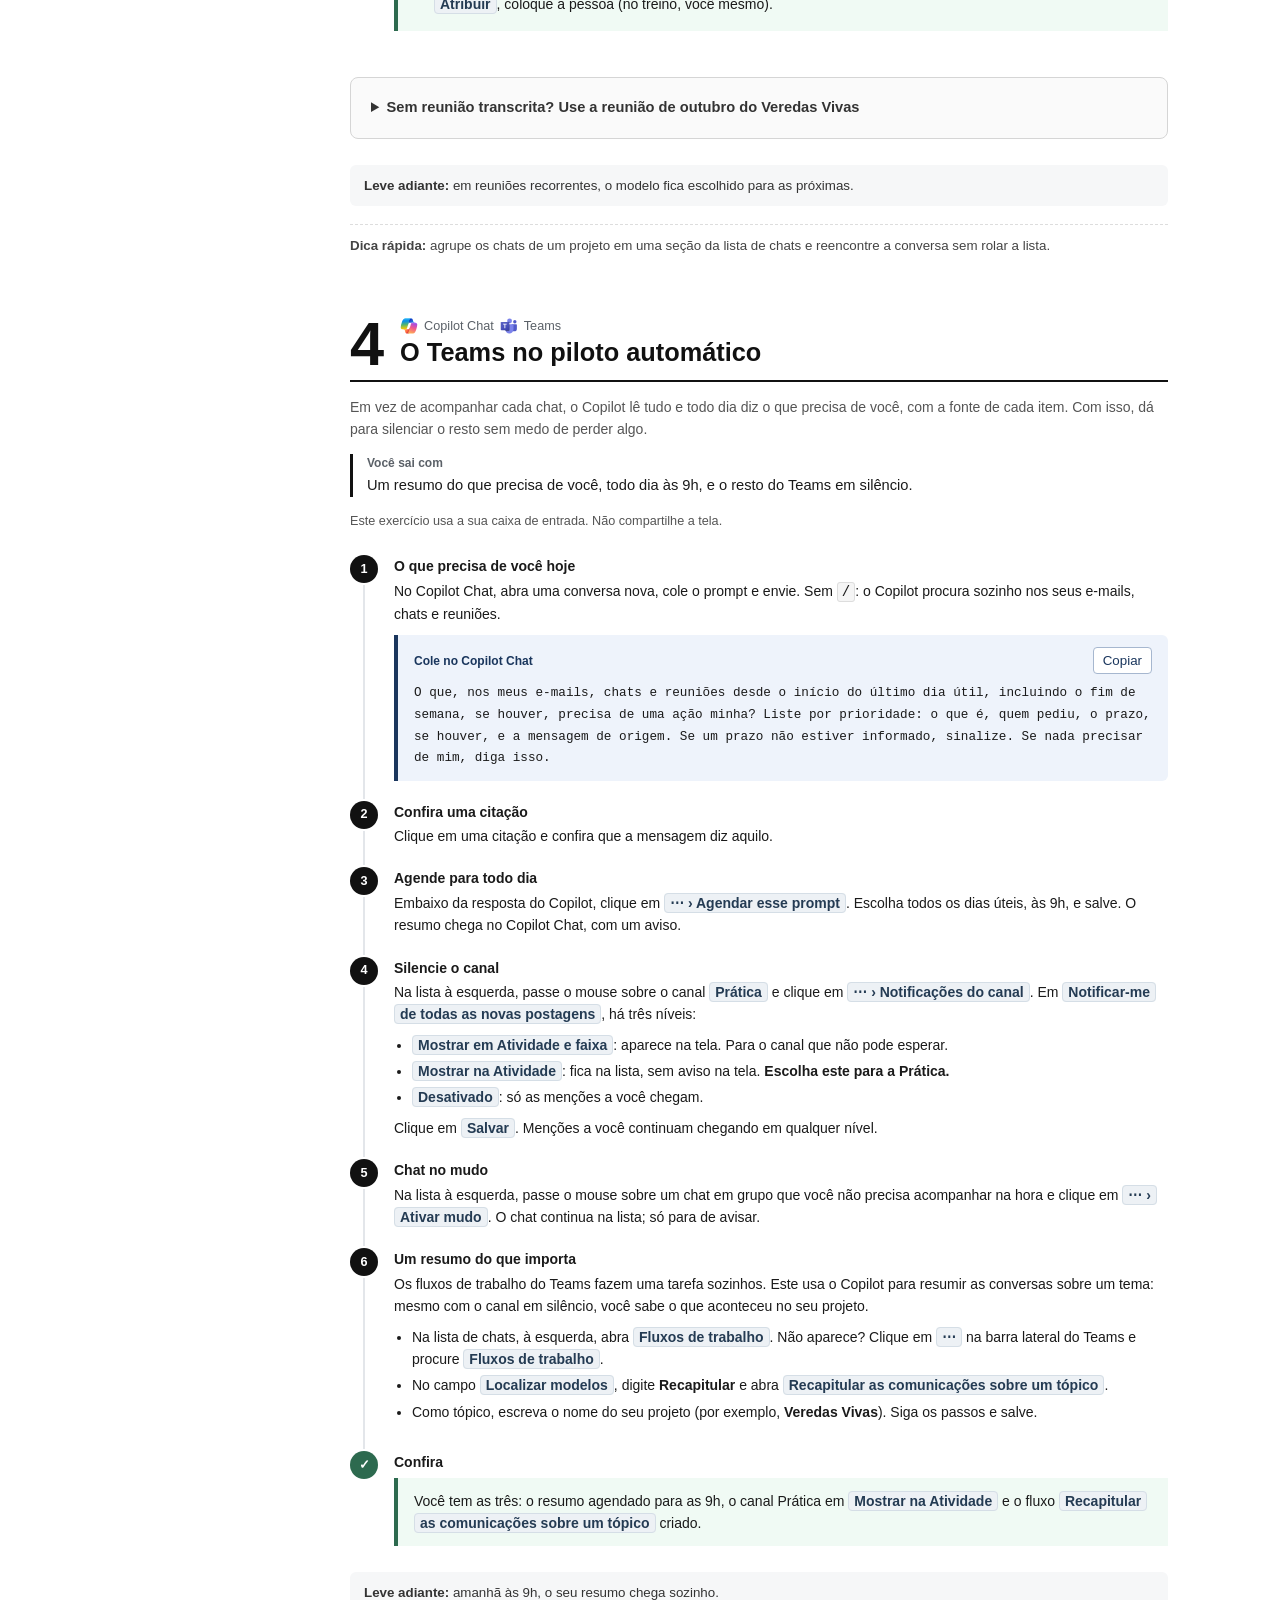
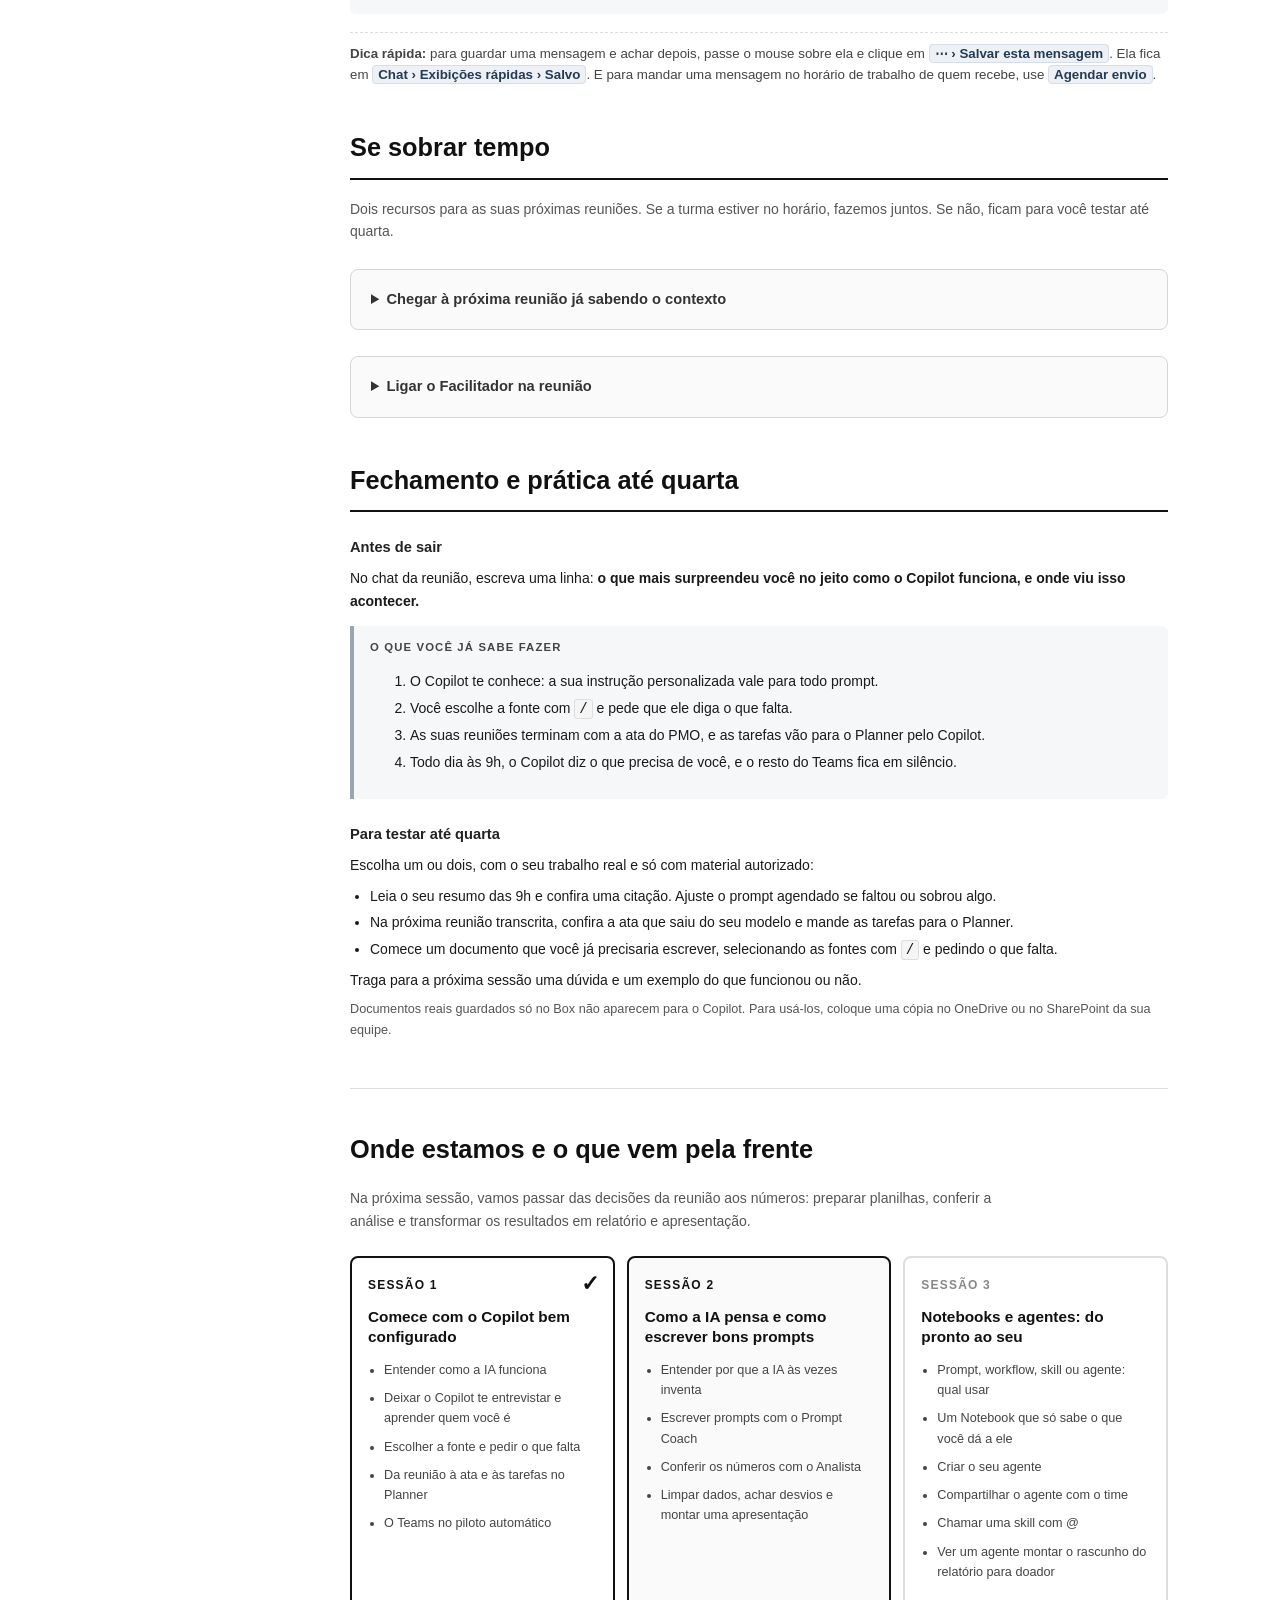
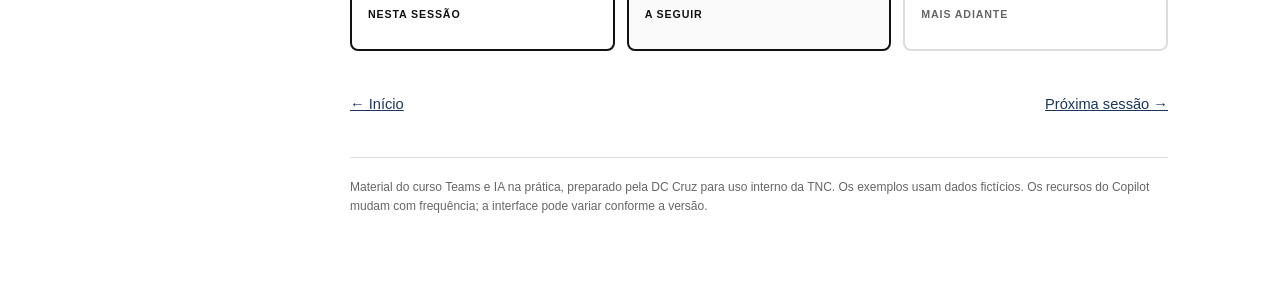
==== commit 23d268f7: "Session 3 opening: Qual usar? Four cards (Prompt, Workflow, Skill, Agente) with effort bars Co-Autho" ====
--- a/sessao-1.html
+++ b/sessao-1.html
@@ -1,6 +1,6 @@
 <!DOCTYPE html>
 
-<html lang="pt-BR"><head><meta charset="utf-8"/><meta content="width=device-width,initial-scale=1,viewport-fit=cover" name="viewport"/><meta content="noindex,nofollow" name="robots"/><link href="style.css?v=20261113" rel="stylesheet"/><script defer="" src="app.js?v=20261113"></script><title>Teams e IA na Prática · TNC · Sessão 1</title></head><body class="rail-page"><a class="skip" href="#conteudo">Ir para o conteúdo</a>
+<html lang="pt-BR"><head><meta charset="utf-8"/><meta content="width=device-width,initial-scale=1,viewport-fit=cover" name="viewport"/><meta content="noindex,nofollow" name="robots"/><link href="style.css?v=20261113b" rel="stylesheet"/><script defer="" src="app.js?v=20261113b"></script><title>Teams e IA na Prática · TNC · Sessão 1</title></head><body class="rail-page"><a class="skip" href="#conteudo">Ir para o conteúdo</a>
 <nav aria-label="Exercícios desta sessão" class="session-rail" id="session-rail"><p class="lbl">Sessão 1 · hoje</p><ol><li><a data-s="abertura" href="#abertura"><span class="dot">0</span><span>Abertura</span></a></li><li><a data-s="preferencias" href="#preferencias"><span class="dot">1</span><span>O Copilot te conhece</span></a></li><li><a data-s="fontes" href="#fontes"><span class="dot">2</span><span>A fonte certa</span></a></li><li><a data-s="reuniao" href="#reuniao"><span class="dot">3</span><span>Da reunião ao Planner</span></a></li><li><a data-s="piloto" href="#piloto"><span class="dot">4</span><span>Teams no piloto automático</span></a></li><li><a data-s="extra" href="#extra"><span class="dot">+</span><span>Extras e fechamento</span></a></li></ol></nav>
 <div class="wrap">
 <div class="top">
@@ -182,6 +182,6 @@
 <p>Traga para a próxima sessão uma dúvida e um exemplo do que funcionou ou não.</p>
 <p class="note">Documentos reais guardados só no Box não aparecem para o Copilot. Para usá-los, coloque uma cópia no OneDrive ou no SharePoint da sua equipe.</p>
 </section>
-<section aria-labelledby="recap-title" class="session-recap"><h2 id="recap-title">Onde estamos e o que vem pela frente</h2><p class="recap-intro">Na próxima sessão, vamos passar das decisões da reunião aos números: preparar planilhas, conferir a análise e transformar os resultados em relatório e apresentação.</p><div class="roadmap"><article class="roadmap-card completed"><span aria-hidden="true" class="roadmap-check">✓</span><div class="session-label">Sessão 1</div><h3 class="session-title-small"><a href="sessao-1.html">Comece com o Copilot bem configurado</a></h3><ul><li>Entender como a IA funciona</li><li>Deixar o Copilot te entrevistar e aprender quem você é</li><li>Escolher a fonte e pedir o que falta</li><li>Da reunião à ata e às tarefas no Planner</li><li>O Teams no piloto automático</li></ul><p class="status-tag">Nesta sessão</p></article><article class="roadmap-card current"><div class="session-label">Sessão 2</div><h3 class="session-title-small"><a href="sessao-2.html">Como a IA pensa e como escrever bons prompts</a></h3><ul><li>Entender por que a IA às vezes inventa</li><li>Escrever prompts com o Prompt Coach</li><li>Conferir os números com o Analista</li><li>Limpar dados, achar desvios e montar uma apresentação</li></ul><p class="status-tag">A seguir</p></article><article class="roadmap-card upcoming"><div class="session-label">Sessão 3</div><h3 class="session-title-small"><a href="sessao-3.html">Notebooks e agentes: do pronto ao seu</a></h3><ul><li>Subir a escada: do pronto ao seu</li><li>Um Notebook que só sabe o que você dá a ele</li><li>Criar o seu agente</li><li>Compartilhar o agente com o time</li><li>Chamar uma skill com @</li><li>Ver um agente montar o rascunho do relatório para doador</li></ul><p class="status-tag">Mais adiante</p></article></div></section><nav aria-label="Continuar" class="bottom-nav"><a href="index.html">← Início</a><a href="sessao-2.html">Próxima sessão →</a></nav><footer>Material do curso Teams e IA na prática, preparado pela DC Cruz para uso interno da TNC. Os exemplos usam dados fictícios. Os recursos do Copilot mudam com frequência; a interface pode variar conforme a versão.</footer>
+<section aria-labelledby="recap-title" class="session-recap"><h2 id="recap-title">Onde estamos e o que vem pela frente</h2><p class="recap-intro">Na próxima sessão, vamos passar das decisões da reunião aos números: preparar planilhas, conferir a análise e transformar os resultados em relatório e apresentação.</p><div class="roadmap"><article class="roadmap-card completed"><span aria-hidden="true" class="roadmap-check">✓</span><div class="session-label">Sessão 1</div><h3 class="session-title-small"><a href="sessao-1.html">Comece com o Copilot bem configurado</a></h3><ul><li>Entender como a IA funciona</li><li>Deixar o Copilot te entrevistar e aprender quem você é</li><li>Escolher a fonte e pedir o que falta</li><li>Da reunião à ata e às tarefas no Planner</li><li>O Teams no piloto automático</li></ul><p class="status-tag">Nesta sessão</p></article><article class="roadmap-card current"><div class="session-label">Sessão 2</div><h3 class="session-title-small"><a href="sessao-2.html">Como a IA pensa e como escrever bons prompts</a></h3><ul><li>Entender por que a IA às vezes inventa</li><li>Escrever prompts com o Prompt Coach</li><li>Conferir os números com o Analista</li><li>Limpar dados, achar desvios e montar uma apresentação</li></ul><p class="status-tag">A seguir</p></article><article class="roadmap-card upcoming"><div class="session-label">Sessão 3</div><h3 class="session-title-small"><a href="sessao-3.html">Notebooks e agentes: do pronto ao seu</a></h3><ul><li>Prompt, workflow, skill ou agente: qual usar</li><li>Um Notebook que só sabe o que você dá a ele</li><li>Criar o seu agente</li><li>Compartilhar o agente com o time</li><li>Chamar uma skill com @</li><li>Ver um agente montar o rascunho do relatório para doador</li></ul><p class="status-tag">Mais adiante</p></article></div></section><nav aria-label="Continuar" class="bottom-nav"><a href="index.html">← Início</a><a href="sessao-2.html">Próxima sessão →</a></nav><footer>Material do curso Teams e IA na prática, preparado pela DC Cruz para uso interno da TNC. Os exemplos usam dados fictícios. Os recursos do Copilot mudam com frequência; a interface pode variar conforme a versão.</footer>
 </div>
 <span aria-live="polite" class="sr-only" role="status"></span></body></html>
--- a/style.css
+++ b/style.css
@@ -267,3 +267,16 @@
 .stairs .s1{min-height:44px;background:#5b6b7d}.stairs .s2{min-height:76px;background:#3a4a5c}.stairs .s3{min-height:108px}
 .stairs tr.today td{background:#f0faf4}
 @media (max-width:600px){.stairs .s1,.stairs .s2,.stairs .s3{min-height:0}}
+.tool-cards{display:grid;grid-template-columns:repeat(4,1fr);gap:12px;margin:18px 0}
+.tool-card{border:1px solid #d5dbe3;border-radius:8px;padding:14px 14px 12px;background:#fff;display:flex;flex-direction:column}
+.tool-card.today{border-color:#2d6a4f;box-shadow:inset 0 3px 0 #2d6a4f}
+.tool-card h3{margin:0 0 10px;font-size:13pt}
+.tool-card .lbl{font-size:7.5pt;font-weight:700;letter-spacing:.08em;text-transform:uppercase;color:#6b7785;margin:0 0 2px}
+.tool-card .use{font-weight:700;margin:0 0 10px;font-size:10.5pt}
+.tool-card .ex{margin:0 0 12px;font-size:10pt;color:#333}
+.effort{margin-top:auto;display:grid;grid-template-columns:repeat(4,1fr);gap:3px}
+.effort span{height:7px;border-radius:2px;background:#e3e7ec}
+.effort span.on{background:#1f2a37}
+.effort small{grid-column:1/-1;font-size:8pt;color:#6b7785;margin-top:3px}
+@media (max-width:900px){.tool-cards{grid-template-columns:repeat(2,1fr)}}
+@media (max-width:520px){.tool-cards{grid-template-columns:1fr}}
